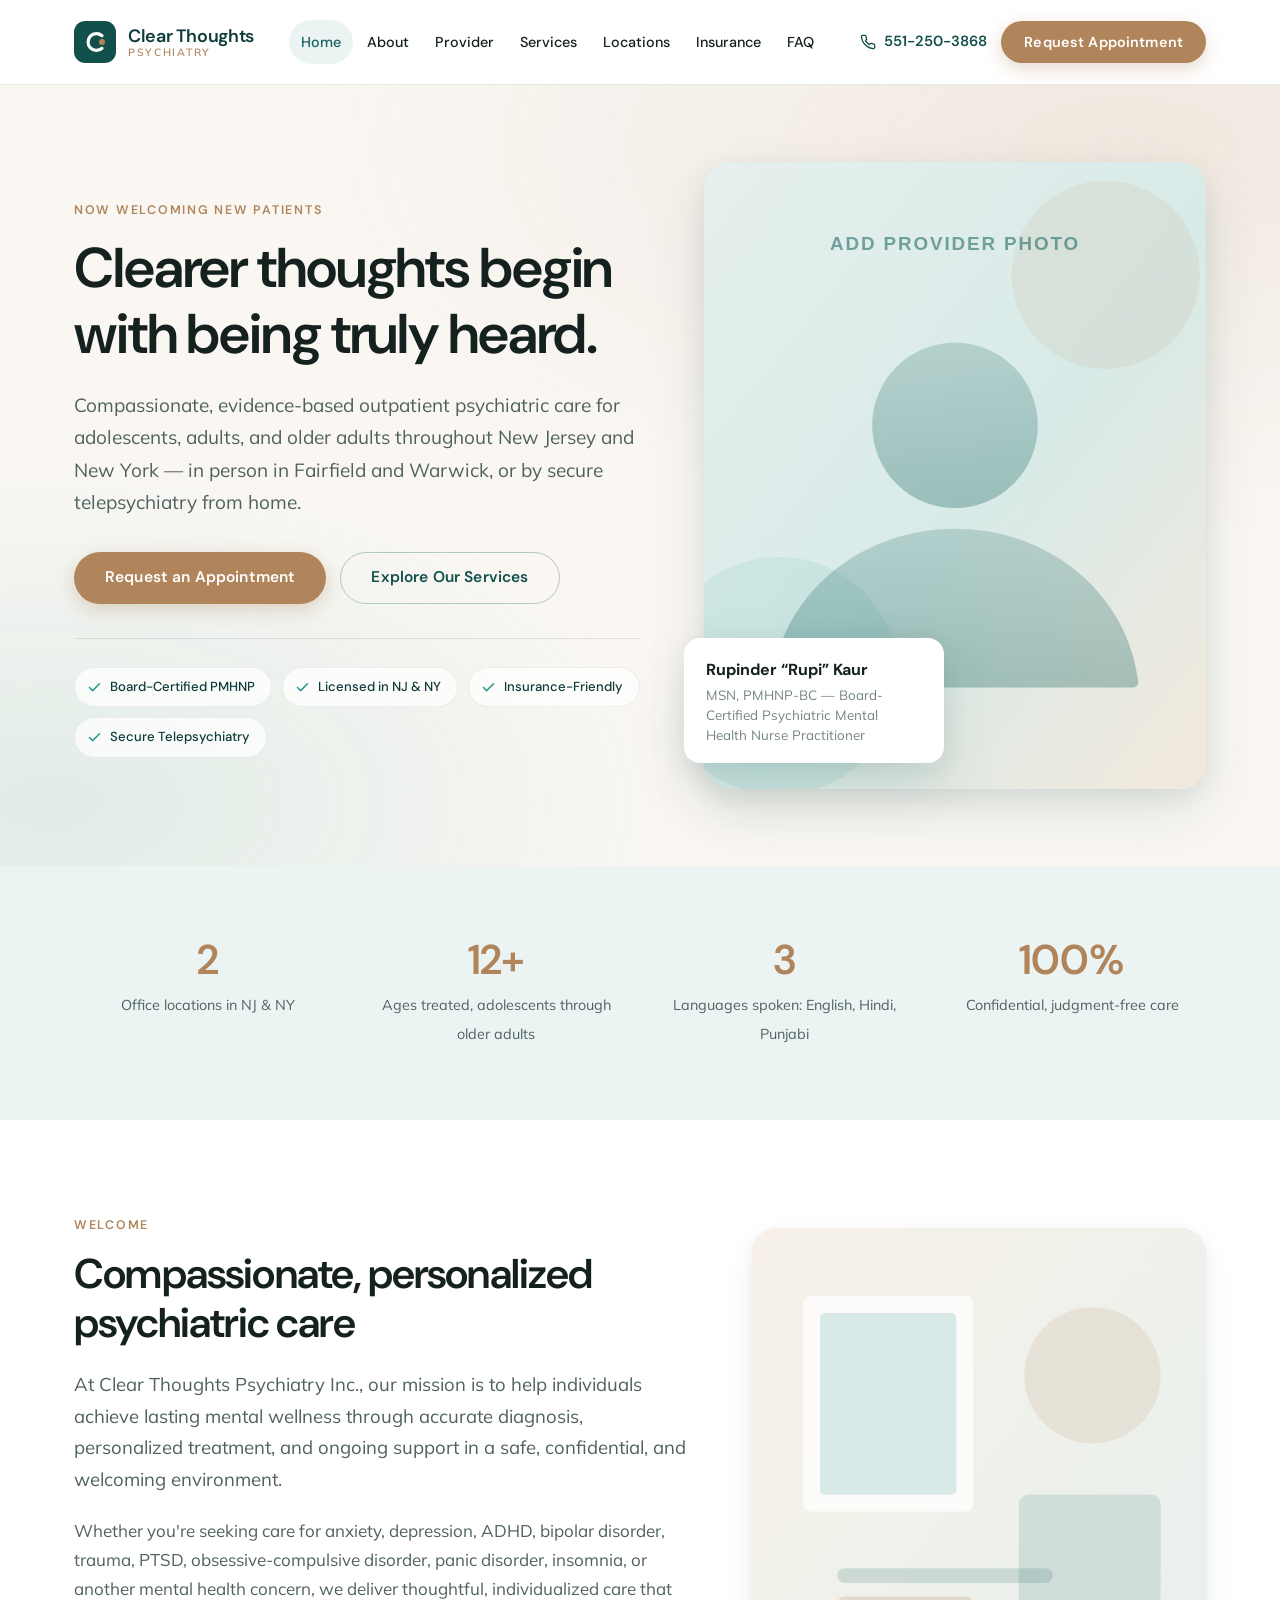
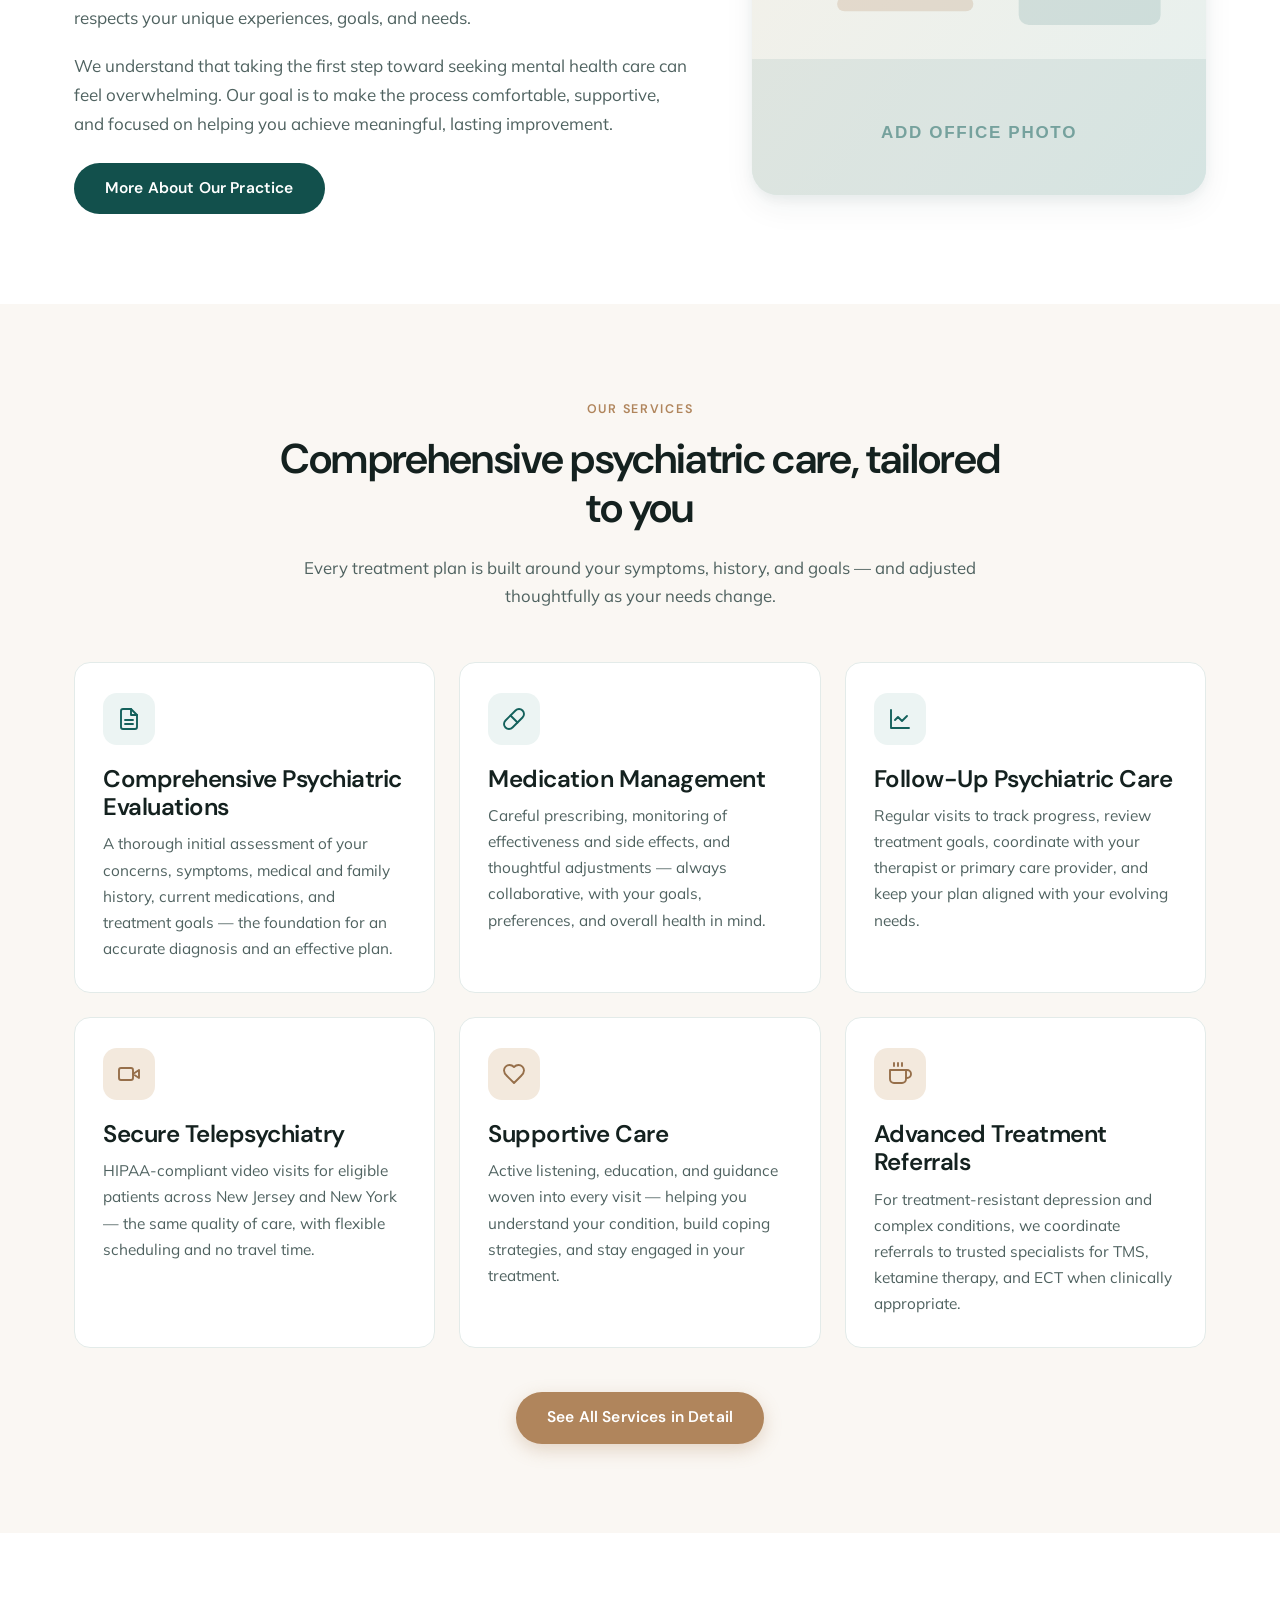
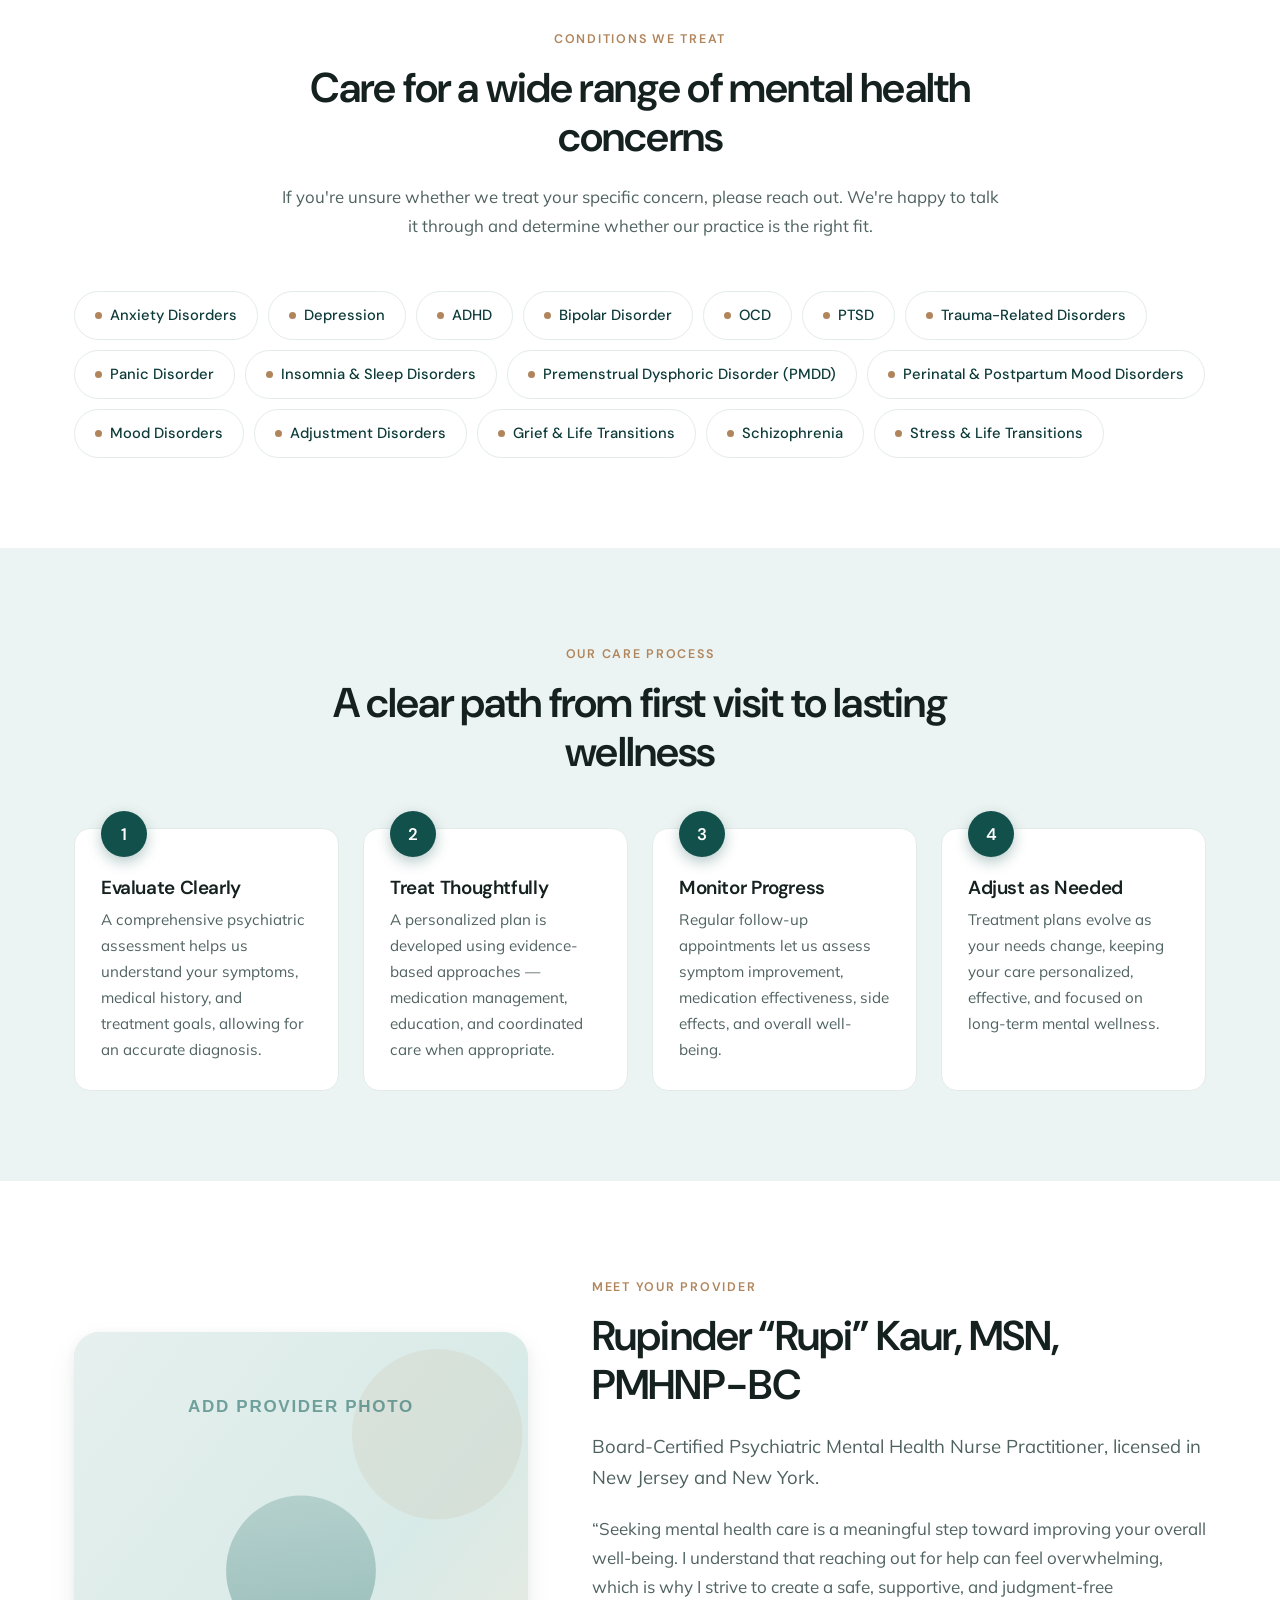
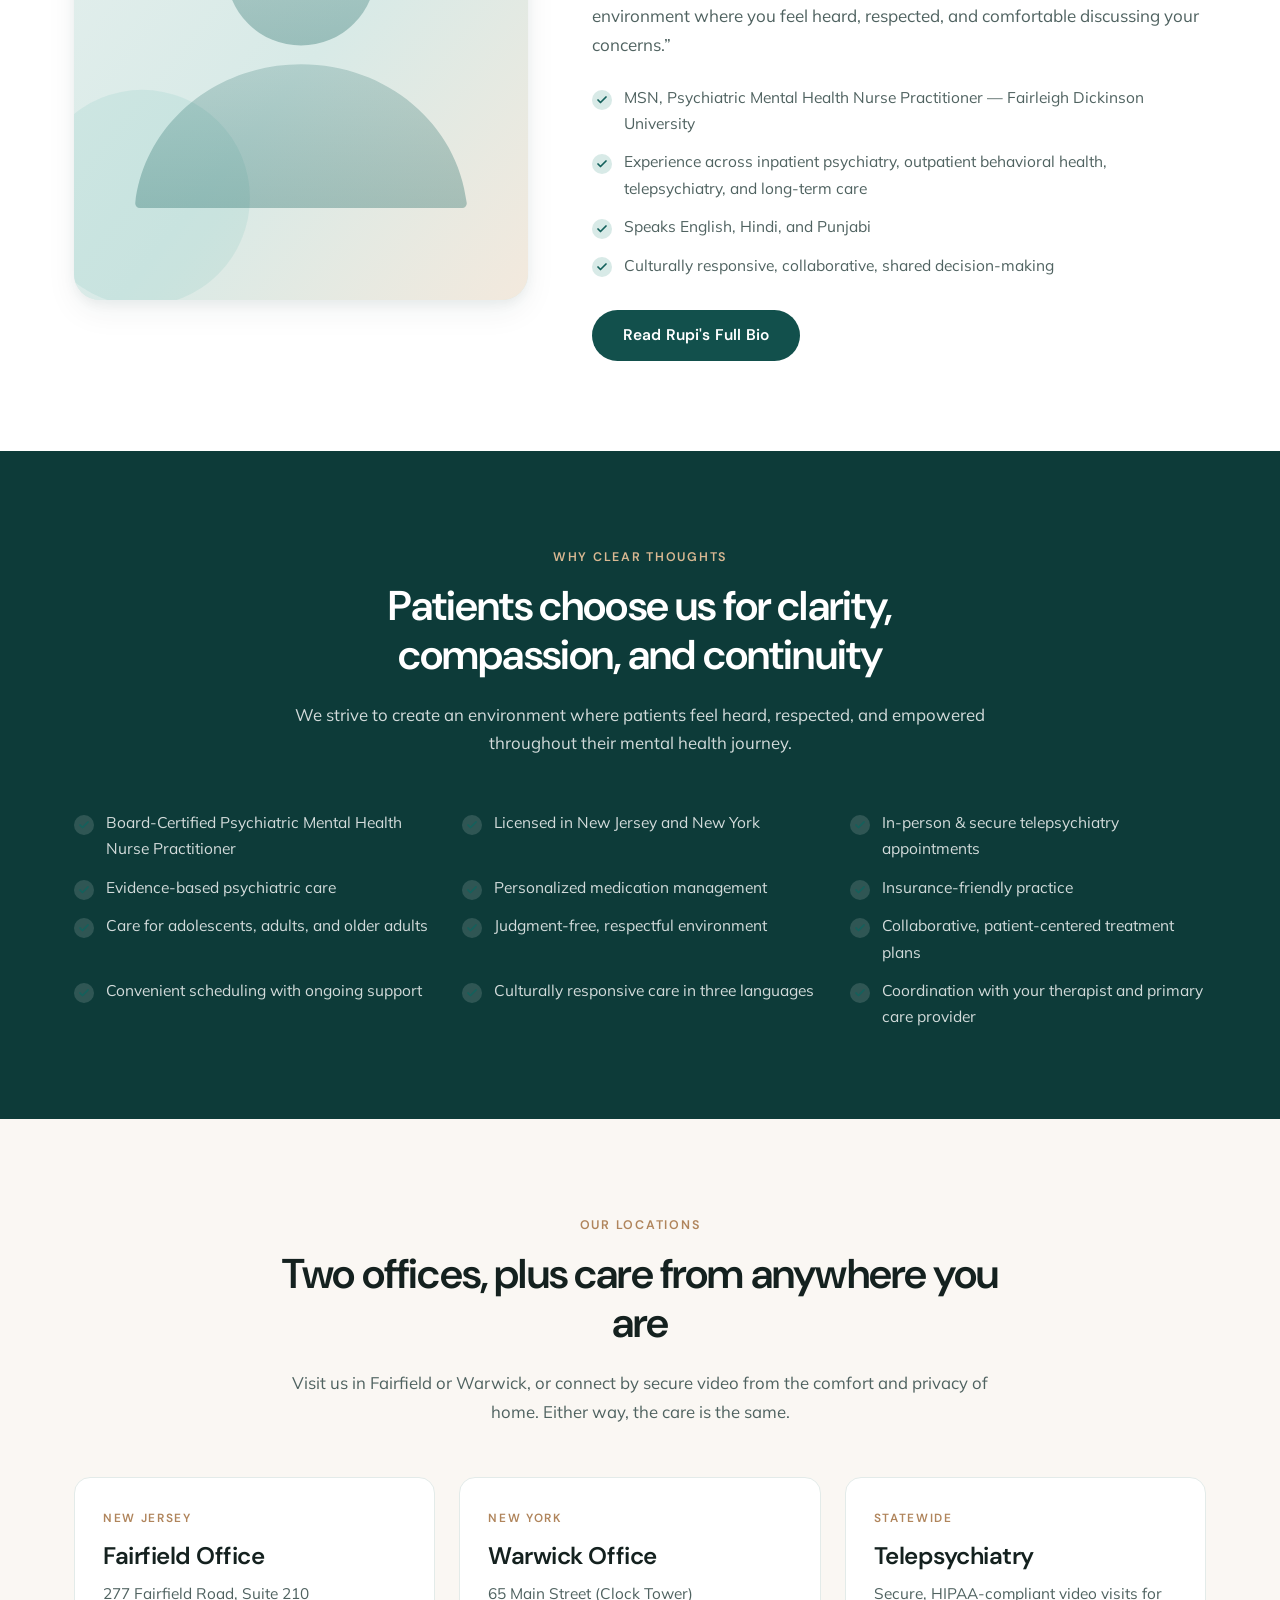
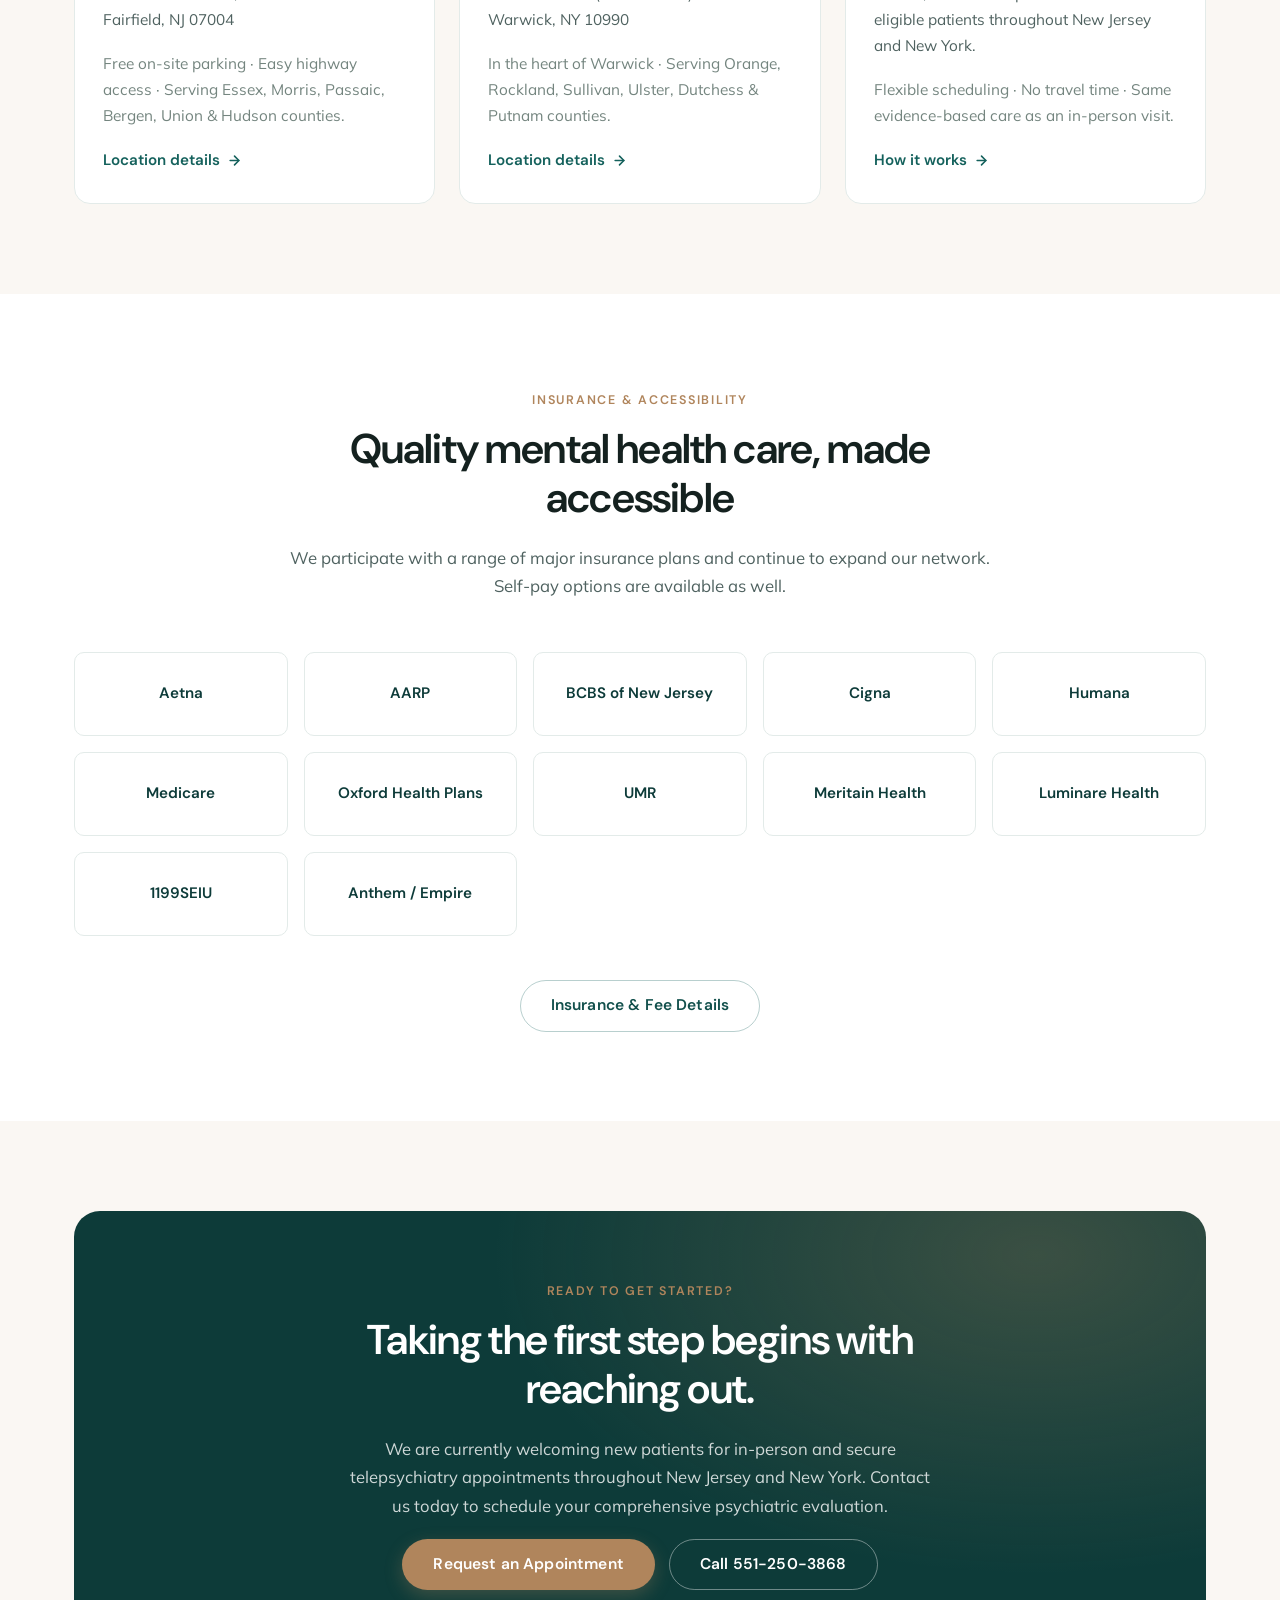
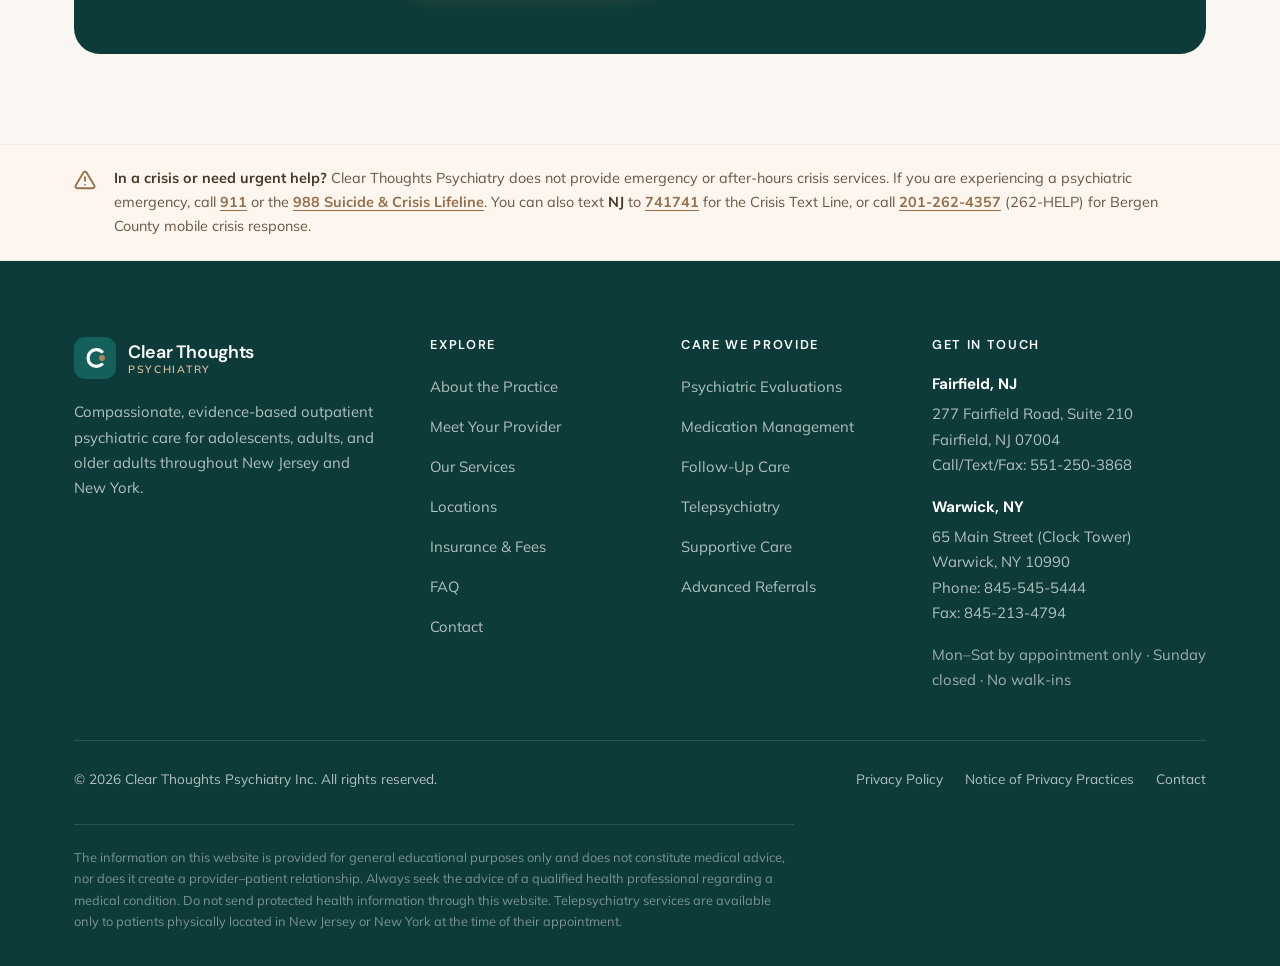
==== index.html @ 6c9cc45d "Initial commit: Clear Thoughts Psychiatry static site Static multi-page marketing site, no build ste" ====
<!DOCTYPE html>
<html lang="en">
<head>
<meta charset="utf-8">
<meta name="viewport" content="width=device-width, initial-scale=1">
<title>Clear Thoughts Psychiatry Inc. | Psychiatric Care in New Jersey &amp; New York</title>
<meta name="description" content="Compassionate, evidence-based outpatient psychiatric care for adolescents, adults, and older adults in New Jersey and New York. In-person visits in Fairfield, NJ and Warwick, NY plus secure telepsychiatry. Now accepting new patients.">
<meta name="theme-color" content="#12504c">
<link rel="canonical" href="https://www.clearthoughtspsychiatry.com/">

<meta property="og:type" content="website">
<meta property="og:site_name" content="Clear Thoughts Psychiatry Inc.">
<meta property="og:title" content="Clear Thoughts Psychiatry Inc. | Psychiatric Care in NJ &amp; NY">
<meta property="og:description" content="Compassionate, evidence-based psychiatric evaluations, medication management, and telepsychiatry across New Jersey and New York.">
<meta property="og:url" content="https://www.clearthoughtspsychiatry.com/">
<meta name="twitter:card" content="summary_large_image">

<link rel="icon" href="images/favicon.svg" type="image/svg+xml">
<link rel="preconnect" href="https://fonts.googleapis.com">
<link rel="preconnect" href="https://fonts.gstatic.com" crossorigin>
<link href="https://fonts.googleapis.com/css2?family=DM+Sans:wght@400;500;600;700&family=Mulish:wght@400;500;600;700&display=swap" rel="stylesheet">
<link rel="stylesheet" href="css/styles.css">

<script type="application/ld+json">
{
  "@context": "https://schema.org",
  "@type": "MedicalBusiness",
  "name": "Clear Thoughts Psychiatry Inc.",
  "description": "Outpatient psychiatric care for adolescents, adults, and older adults in New Jersey and New York.",
  "url": "https://www.clearthoughtspsychiatry.com/",
  "medicalSpecialty": "Psychiatric",
  "priceRange": "$$",
  "location": [
    {
      "@type": "MedicalClinic",
      "name": "Clear Thoughts Psychiatry — Fairfield, NJ",
      "address": {
        "@type": "PostalAddress",
        "streetAddress": "277 Fairfield Road, Suite 210",
        "addressLocality": "Fairfield",
        "addressRegion": "NJ",
        "postalCode": "07004",
        "addressCountry": "US"
      },
      "telephone": "+1-551-250-3868"
    },
    {
      "@type": "MedicalClinic",
      "name": "Clear Thoughts Psychiatry — Warwick, NY",
      "address": {
        "@type": "PostalAddress",
        "streetAddress": "65 Main Street (Clock Tower)",
        "addressLocality": "Warwick",
        "addressRegion": "NY",
        "postalCode": "10990",
        "addressCountry": "US"
      },
      "telephone": "+1-845-545-5444",
      "faxNumber": "+1-845-213-4794"
    }
  ],
  "employee": {
    "@type": "Person",
    "name": "Rupinder Kaur",
    "honorificSuffix": "MSN, PMHNP-BC",
    "jobTitle": "Board-Certified Psychiatric Mental Health Nurse Practitioner",
    "knowsLanguage": ["English", "Hindi", "Punjabi"]
  },
  "areaServed": [
    { "@type": "State", "name": "New Jersey" },
    { "@type": "State", "name": "New York" }
  ]
}
</script>
</head>
<body>
<a class="skip-link" href="#main">Skip to main content</a>

<!-- ================= HEADER ================= -->
<header class="site-header">
  <div class="container header-inner">
    <a class="logo" href="index.html" aria-label="Clear Thoughts Psychiatry — home">
      <svg class="logo__mark" viewBox="0 0 48 48" aria-hidden="true">
        <rect width="48" height="48" rx="13" fill="#12504c"/>
        <path d="M32 16.8a9.6 9.6 0 1 0 0 14.4" fill="none" stroke="#fff" stroke-width="3.6" stroke-linecap="round"/>
        <circle cx="32" cy="24" r="3.4" fill="#b0855c"/>
      </svg>
      <span class="logo__text">
        <span class="logo__name">Clear Thoughts</span>
        <span class="logo__tag">Psychiatry</span>
      </span>
    </a>

    <nav class="nav" id="primary-nav" aria-label="Primary">
      <a href="index.html" aria-current="page">Home</a>
      <a href="about.html">About</a>
      <a href="provider.html">Provider</a>
      <a href="services.html">Services</a>
      <a href="locations.html">Locations</a>
      <a href="insurance.html">Insurance</a>
      <a href="faq.html">FAQ</a>
      <a class="btn btn--primary btn--sm nav-mobile-cta" href="contact.html">Request Appointment</a>
    </nav>

    <div class="header-cta">
      <a class="header-phone" href="tel:+15512503868">
        <svg width="16" height="16" viewBox="0 0 24 24" fill="none" stroke="currentColor" stroke-width="2" stroke-linecap="round" stroke-linejoin="round" aria-hidden="true"><path d="M22 16.92v3a2 2 0 0 1-2.18 2 19.79 19.79 0 0 1-8.63-3.07 19.5 19.5 0 0 1-6-6 19.79 19.79 0 0 1-3.07-8.67A2 2 0 0 1 4.11 2h3a2 2 0 0 1 2 1.72c.13.96.36 1.9.7 2.81a2 2 0 0 1-.45 2.11L8.09 9.91a16 16 0 0 0 6 6l1.27-1.27a2 2 0 0 1 2.11-.45c.9.34 1.85.57 2.81.7A2 2 0 0 1 22 16.92z"/></svg>
        551-250-3868
      </a>
      <a class="btn btn--primary btn--sm" href="contact.html">Request Appointment</a>
      <button class="nav-toggle" type="button" aria-label="Open menu" aria-expanded="false" aria-controls="primary-nav">
        <span></span>
      </button>
    </div>
  </div>
</header>

<main id="main">

<!-- ================= HERO ================= -->
<section class="hero">
  <div class="container hero__grid">
    <div>
      <span class="eyebrow">Now Welcoming New Patients</span>
      <h1>Clearer thoughts begin with being truly heard.</h1>
      <p class="hero__lede">
        Compassionate, evidence-based outpatient psychiatric care for adolescents,
        adults, and older adults throughout New Jersey and New York — in person in
        Fairfield and Warwick, or by secure telepsychiatry from home.
      </p>

      <div class="btn-row">
        <a class="btn btn--primary" href="contact.html">Request an Appointment</a>
        <a class="btn btn--ghost" href="services.html">Explore Our Services</a>
      </div>

      <div class="hero__badges">
        <span class="hero__badge">
          <svg width="15" height="15" viewBox="0 0 24 24" fill="none" stroke="currentColor" stroke-width="2.5" stroke-linecap="round" stroke-linejoin="round" aria-hidden="true"><polyline points="20 6 9 17 4 12"/></svg>
          Board-Certified PMHNP
        </span>
        <span class="hero__badge">
          <svg width="15" height="15" viewBox="0 0 24 24" fill="none" stroke="currentColor" stroke-width="2.5" stroke-linecap="round" stroke-linejoin="round" aria-hidden="true"><polyline points="20 6 9 17 4 12"/></svg>
          Licensed in NJ &amp; NY
        </span>
        <span class="hero__badge">
          <svg width="15" height="15" viewBox="0 0 24 24" fill="none" stroke="currentColor" stroke-width="2.5" stroke-linecap="round" stroke-linejoin="round" aria-hidden="true"><polyline points="20 6 9 17 4 12"/></svg>
          Insurance-Friendly
        </span>
        <span class="hero__badge">
          <svg width="15" height="15" viewBox="0 0 24 24" fill="none" stroke="currentColor" stroke-width="2.5" stroke-linecap="round" stroke-linejoin="round" aria-hidden="true"><polyline points="20 6 9 17 4 12"/></svg>
          Secure Telepsychiatry
        </span>
      </div>
    </div>

    <div class="hero__media">
      <div class="hero__photo">
        <!-- Replace images/provider.svg with a professional headshot (e.g. images/provider.jpg) -->
        <img src="images/provider.svg" alt="Rupinder “Rupi” Kaur, MSN, PMHNP-BC, board-certified psychiatric mental health nurse practitioner" width="800" height="1000">
      </div>
      <div class="hero__card">
        <strong>Rupinder “Rupi” Kaur</strong>
        <span>MSN, PMHNP-BC — Board-Certified Psychiatric Mental Health Nurse Practitioner</span>
      </div>
    </div>
  </div>
</section>

<!-- ================= QUICK STATS ================= -->
<section class="section--tight section--mint">
  <div class="container">
    <div class="stats">
      <div class="stat">
        <span class="stat__num">2</span>
        <span class="stat__label">Office locations in NJ &amp; NY</span>
      </div>
      <div class="stat">
        <span class="stat__num">12+</span>
        <span class="stat__label">Ages treated, adolescents through older adults</span>
      </div>
      <div class="stat">
        <span class="stat__num">3</span>
        <span class="stat__label">Languages spoken: English, Hindi, Punjabi</span>
      </div>
      <div class="stat">
        <span class="stat__num">100%</span>
        <span class="stat__label">Confidential, judgment-free care</span>
      </div>
    </div>
  </div>
</section>

<!-- ================= INTRO ================= -->
<section class="section">
  <div class="container split split--wide-left">
    <div data-reveal>
      <span class="eyebrow">Welcome</span>
      <h2>Compassionate, personalized psychiatric care</h2>
      <p class="lede">
        At Clear Thoughts Psychiatry Inc., our mission is to help individuals achieve
        lasting mental wellness through accurate diagnosis, personalized treatment,
        and ongoing support in a safe, confidential, and welcoming environment.
      </p>
      <p>
        Whether you're seeking care for anxiety, depression, ADHD, bipolar disorder,
        trauma, PTSD, obsessive-compulsive disorder, panic disorder, insomnia, or another
        mental health concern, we deliver thoughtful, individualized care that respects
        your unique experiences, goals, and needs.
      </p>
      <p>
        We understand that taking the first step toward seeking mental health care can
        feel overwhelming. Our goal is to make the process comfortable, supportive, and
        focused on helping you achieve meaningful, lasting improvement.
      </p>
      <div class="btn-row mt-3">
        <a class="btn btn--dark" href="about.html">More About Our Practice</a>
      </div>
    </div>
    <div class="split__media" data-reveal data-reveal-delay="120">
      <div class="split__frame">
        <!-- Replace with a photo of the office waiting room or exterior -->
        <img src="images/office.svg" alt="The welcoming, private office environment at Clear Thoughts Psychiatry" width="800" height="1000">
      </div>
    </div>
  </div>
</section>

<!-- ================= SERVICES ================= -->
<section class="section section--cream">
  <div class="container">
    <div class="sec-head sec-head--center" data-reveal>
      <span class="eyebrow">Our Services</span>
      <h2>Comprehensive psychiatric care, tailored to you</h2>
      <p>
        Every treatment plan is built around your symptoms, history, and goals — and
        adjusted thoughtfully as your needs change.
      </p>
    </div>

    <div class="grid grid-3">
      <article class="card" data-reveal>
        <div class="card__icon">
          <svg width="24" height="24" viewBox="0 0 24 24" fill="none" stroke="currentColor" stroke-width="1.9" stroke-linecap="round" stroke-linejoin="round" aria-hidden="true"><path d="M14 2H6a2 2 0 0 0-2 2v16a2 2 0 0 0 2 2h12a2 2 0 0 0 2-2V8z"/><polyline points="14 2 14 8 20 8"/><line x1="16" y1="13" x2="8" y2="13"/><line x1="16" y1="17" x2="8" y2="17"/></svg>
        </div>
        <h3>Comprehensive Psychiatric Evaluations</h3>
        <p>
          A thorough initial assessment of your concerns, symptoms, medical and family
          history, current medications, and treatment goals — the foundation for an
          accurate diagnosis and an effective plan.
        </p>
      </article>

      <article class="card" data-reveal data-reveal-delay="80">
        <div class="card__icon">
          <svg width="24" height="24" viewBox="0 0 24 24" fill="none" stroke="currentColor" stroke-width="1.9" stroke-linecap="round" stroke-linejoin="round" aria-hidden="true"><path d="m10.5 20.5 10-10a4.95 4.95 0 1 0-7-7l-10 10a4.95 4.95 0 1 0 7 7Z"/><path d="m8.5 8.5 7 7"/></svg>
        </div>
        <h3>Medication Management</h3>
        <p>
          Careful prescribing, monitoring of effectiveness and side effects, and
          thoughtful adjustments — always collaborative, with your goals, preferences,
          and overall health in mind.
        </p>
      </article>

      <article class="card" data-reveal data-reveal-delay="160">
        <div class="card__icon">
          <svg width="24" height="24" viewBox="0 0 24 24" fill="none" stroke="currentColor" stroke-width="1.9" stroke-linecap="round" stroke-linejoin="round" aria-hidden="true"><path d="M3 3v18h18"/><path d="m19 9-5 5-4-4-3 3"/></svg>
        </div>
        <h3>Follow-Up Psychiatric Care</h3>
        <p>
          Regular visits to track progress, review treatment goals, coordinate with your
          therapist or primary care provider, and keep your plan aligned with your
          evolving needs.
        </p>
      </article>

      <article class="card" data-reveal>
        <div class="card__icon card__icon--bronze">
          <svg width="24" height="24" viewBox="0 0 24 24" fill="none" stroke="currentColor" stroke-width="1.9" stroke-linecap="round" stroke-linejoin="round" aria-hidden="true"><path d="m22 8-6 4 6 4V8Z"/><rect width="14" height="12" x="2" y="6" rx="2"/></svg>
        </div>
        <h3>Secure Telepsychiatry</h3>
        <p>
          HIPAA-compliant video visits for eligible patients across New Jersey and New
          York — the same quality of care, with flexible scheduling and no travel time.
        </p>
      </article>

      <article class="card" data-reveal data-reveal-delay="80">
        <div class="card__icon card__icon--bronze">
          <svg width="24" height="24" viewBox="0 0 24 24" fill="none" stroke="currentColor" stroke-width="1.9" stroke-linecap="round" stroke-linejoin="round" aria-hidden="true"><path d="M19 14c1.49-1.46 3-3.21 3-5.5A5.5 5.5 0 0 0 16.5 3c-1.76 0-3 .5-4.5 2-1.5-1.5-2.74-2-4.5-2A5.5 5.5 0 0 0 2 8.5c0 2.3 1.5 4.05 3 5.5l7 7Z"/></svg>
        </div>
        <h3>Supportive Care</h3>
        <p>
          Active listening, education, and guidance woven into every visit — helping you
          understand your condition, build coping strategies, and stay engaged in your
          treatment.
        </p>
      </article>

      <article class="card" data-reveal data-reveal-delay="160">
        <div class="card__icon card__icon--bronze">
          <svg width="24" height="24" viewBox="0 0 24 24" fill="none" stroke="currentColor" stroke-width="1.9" stroke-linecap="round" stroke-linejoin="round" aria-hidden="true"><path d="M18 8h1a4 4 0 0 1 0 8h-1"/><path d="M2 8h16v9a4 4 0 0 1-4 4H6a4 4 0 0 1-4-4Z"/><line x1="6" y1="1" x2="6" y2="4"/><line x1="10" y1="1" x2="10" y2="4"/><line x1="14" y1="1" x2="14" y2="4"/></svg>
        </div>
        <h3>Advanced Treatment Referrals</h3>
        <p>
          For treatment-resistant depression and complex conditions, we coordinate
          referrals to trusted specialists for TMS, ketamine therapy, and ECT when
          clinically appropriate.
        </p>
      </article>
    </div>

    <div class="btn-row btn-row--center mt-5" data-reveal>
      <a class="btn btn--primary" href="services.html">See All Services in Detail</a>
    </div>
  </div>
</section>

<!-- ================= CONDITIONS ================= -->
<section class="section">
  <div class="container">
    <div class="sec-head sec-head--center" data-reveal>
      <span class="eyebrow">Conditions We Treat</span>
      <h2>Care for a wide range of mental health concerns</h2>
      <p>
        If you're unsure whether we treat your specific concern, please reach out.
        We're happy to talk it through and determine whether our practice is the right fit.
      </p>
    </div>

    <div class="pill-grid" data-reveal>
      <span class="pill">Anxiety Disorders</span>
      <span class="pill">Depression</span>
      <span class="pill">ADHD</span>
      <span class="pill">Bipolar Disorder</span>
      <span class="pill">OCD</span>
      <span class="pill">PTSD</span>
      <span class="pill">Trauma-Related Disorders</span>
      <span class="pill">Panic Disorder</span>
      <span class="pill">Insomnia &amp; Sleep Disorders</span>
      <span class="pill">Premenstrual Dysphoric Disorder (PMDD)</span>
      <span class="pill">Perinatal &amp; Postpartum Mood Disorders</span>
      <span class="pill">Mood Disorders</span>
      <span class="pill">Adjustment Disorders</span>
      <span class="pill">Grief &amp; Life Transitions</span>
      <span class="pill">Schizophrenia</span>
      <span class="pill">Stress &amp; Life Transitions</span>
    </div>
  </div>
</section>

<!-- ================= CARE PROCESS ================= -->
<section class="section section--mint">
  <div class="container">
    <div class="sec-head sec-head--center" data-reveal>
      <span class="eyebrow">Our Care Process</span>
      <h2>A clear path from first visit to lasting wellness</h2>
    </div>

    <div class="grid grid-4 steps-grid">
      <div class="step" data-reveal>
        <span class="step__num">1</span>
        <h3>Evaluate Clearly</h3>
        <p>
          A comprehensive psychiatric assessment helps us understand your symptoms,
          medical history, and treatment goals, allowing for an accurate diagnosis.
        </p>
      </div>
      <div class="step" data-reveal data-reveal-delay="80">
        <span class="step__num">2</span>
        <h3>Treat Thoughtfully</h3>
        <p>
          A personalized plan is developed using evidence-based approaches — medication
          management, education, and coordinated care when appropriate.
        </p>
      </div>
      <div class="step" data-reveal data-reveal-delay="160">
        <span class="step__num">3</span>
        <h3>Monitor Progress</h3>
        <p>
          Regular follow-up appointments let us assess symptom improvement, medication
          effectiveness, side effects, and overall well-being.
        </p>
      </div>
      <div class="step" data-reveal data-reveal-delay="240">
        <span class="step__num">4</span>
        <h3>Adjust as Needed</h3>
        <p>
          Treatment plans evolve as your needs change, keeping your care personalized,
          effective, and focused on long-term mental wellness.
        </p>
      </div>
    </div>
  </div>
</section>

<!-- ================= PROVIDER ================= -->
<section class="section">
  <div class="container split split--wide-right">
    <div class="split__media" data-reveal>
      <div class="split__frame">
        <img src="images/provider.svg" alt="Rupinder “Rupi” Kaur, MSN, PMHNP-BC" width="800" height="1000">
      </div>
    </div>
    <div data-reveal data-reveal-delay="120">
      <span class="eyebrow">Meet Your Provider</span>
      <h2>Rupinder “Rupi” Kaur, MSN, PMHNP-BC</h2>
      <p class="lede">
        Board-Certified Psychiatric Mental Health Nurse Practitioner, licensed in
        New Jersey and New York.
      </p>
      <p>
        “Seeking mental health care is a meaningful step toward improving your overall
        well-being. I understand that reaching out for help can feel overwhelming, which
        is why I strive to create a safe, supportive, and judgment-free environment where
        you feel heard, respected, and comfortable discussing your concerns.”
      </p>
      <ul class="check-list mt-3">
        <li>MSN, Psychiatric Mental Health Nurse Practitioner — Fairleigh Dickinson University</li>
        <li>Experience across inpatient psychiatry, outpatient behavioral health, telepsychiatry, and long-term care</li>
        <li>Speaks English, Hindi, and Punjabi</li>
        <li>Culturally responsive, collaborative, shared decision-making</li>
      </ul>
      <div class="btn-row mt-4">
        <a class="btn btn--dark" href="provider.html">Read Rupi's Full Bio</a>
      </div>
    </div>
  </div>
</section>

<!-- ================= WHY CHOOSE ================= -->
<section class="section section--ink">
  <div class="container">
    <div class="sec-head sec-head--center" data-reveal>
      <span class="eyebrow">Why Clear Thoughts</span>
      <h2>Patients choose us for clarity, compassion, and continuity</h2>
      <p>
        We strive to create an environment where patients feel heard, respected, and
        empowered throughout their mental health journey.
      </p>
    </div>

    <ul class="check-list check-list--3" data-reveal>
      <li>Board-Certified Psychiatric Mental Health Nurse Practitioner</li>
      <li>Licensed in New Jersey and New York</li>
      <li>In-person &amp; secure telepsychiatry appointments</li>
      <li>Evidence-based psychiatric care</li>
      <li>Personalized medication management</li>
      <li>Insurance-friendly practice</li>
      <li>Care for adolescents, adults, and older adults</li>
      <li>Judgment-free, respectful environment</li>
      <li>Collaborative, patient-centered treatment plans</li>
      <li>Convenient scheduling with ongoing support</li>
      <li>Culturally responsive care in three languages</li>
      <li>Coordination with your therapist and primary care provider</li>
    </ul>
  </div>
</section>

<!-- ================= LOCATIONS ================= -->
<section class="section section--cream">
  <div class="container">
    <div class="sec-head sec-head--center" data-reveal>
      <span class="eyebrow">Our Locations</span>
      <h2>Two offices, plus care from anywhere you are</h2>
      <p>
        Visit us in Fairfield or Warwick, or connect by secure video from the comfort
        and privacy of home. Either way, the care is the same.
      </p>
    </div>

    <div class="grid grid-3">
      <article class="card" data-reveal>
        <span class="loc-card__state">New Jersey</span>
        <h3>Fairfield Office</h3>
        <p>
          277 Fairfield Road, Suite 210<br>
          Fairfield, NJ 07004
        </p>
        <p class="small">
          Free on-site parking · Easy highway access · Serving Essex, Morris, Passaic,
          Bergen, Union &amp; Hudson counties.
        </p>
        <p class="mt-2">
          <a class="link-arrow" href="locations.html#fairfield">
            Location details
            <svg width="15" height="15" viewBox="0 0 24 24" fill="none" stroke="currentColor" stroke-width="2.5" stroke-linecap="round" stroke-linejoin="round" aria-hidden="true"><line x1="5" y1="12" x2="19" y2="12"/><polyline points="12 5 19 12 12 19"/></svg>
          </a>
        </p>
      </article>

      <article class="card" data-reveal data-reveal-delay="80">
        <span class="loc-card__state">New York</span>
        <h3>Warwick Office</h3>
        <p>
          65 Main Street (Clock Tower)<br>
          Warwick, NY 10990
        </p>
        <p class="small">
          In the heart of Warwick · Serving Orange, Rockland, Sullivan, Ulster, Dutchess
          &amp; Putnam counties.
        </p>
        <p class="mt-2">
          <a class="link-arrow" href="locations.html#warwick">
            Location details
            <svg width="15" height="15" viewBox="0 0 24 24" fill="none" stroke="currentColor" stroke-width="2.5" stroke-linecap="round" stroke-linejoin="round" aria-hidden="true"><line x1="5" y1="12" x2="19" y2="12"/><polyline points="12 5 19 12 12 19"/></svg>
          </a>
        </p>
      </article>

      <article class="card" data-reveal data-reveal-delay="160">
        <span class="loc-card__state">Statewide</span>
        <h3>Telepsychiatry</h3>
        <p>
          Secure, HIPAA-compliant video visits for eligible patients throughout New
          Jersey and New York.
        </p>
        <p class="small">
          Flexible scheduling · No travel time · Same evidence-based care as an
          in-person visit.
        </p>
        <p class="mt-2">
          <a class="link-arrow" href="locations.html#telepsychiatry">
            How it works
            <svg width="15" height="15" viewBox="0 0 24 24" fill="none" stroke="currentColor" stroke-width="2.5" stroke-linecap="round" stroke-linejoin="round" aria-hidden="true"><line x1="5" y1="12" x2="19" y2="12"/><polyline points="12 5 19 12 12 19"/></svg>
          </a>
        </p>
      </article>
    </div>
  </div>
</section>

<!-- ================= INSURANCE ================= -->
<section class="section">
  <div class="container">
    <div class="sec-head sec-head--center" data-reveal>
      <span class="eyebrow">Insurance &amp; Accessibility</span>
      <h2>Quality mental health care, made accessible</h2>
      <p>
        We participate with a range of major insurance plans and continue to expand our
        network. Self-pay options are available as well.
      </p>
    </div>

    <div class="plan-grid" data-reveal>
      <span class="plan">Aetna</span>
      <span class="plan">AARP</span>
      <span class="plan">BCBS of New Jersey</span>
      <span class="plan">Cigna</span>
      <span class="plan">Humana</span>
      <span class="plan">Medicare</span>
      <span class="plan">Oxford Health Plans</span>
      <span class="plan">UMR</span>
      <span class="plan">Meritain Health</span>
      <span class="plan">Luminare Health</span>
      <span class="plan">1199SEIU</span>
      <span class="plan">Anthem / Empire</span>
    </div>

    <div class="btn-row btn-row--center mt-5" data-reveal>
      <a class="btn btn--ghost" href="insurance.html">Insurance &amp; Fee Details</a>
    </div>
  </div>
</section>

<!-- ================= CTA ================= -->
<section class="section section--cream">
  <div class="container">
    <div class="cta-band" data-reveal>
      <span class="eyebrow">Ready to Get Started?</span>
      <h2>Taking the first step begins with reaching out.</h2>
      <p>
        We are currently welcoming new patients for in-person and secure telepsychiatry
        appointments throughout New Jersey and New York. Contact us today to schedule
        your comprehensive psychiatric evaluation.
      </p>
      <div class="btn-row btn-row--center">
        <a class="btn btn--primary" href="contact.html">Request an Appointment</a>
        <a class="btn btn--outline-light" href="tel:+15512503868">Call 551-250-3868</a>
      </div>
    </div>
  </div>
</section>

</main>

<!-- ================= CRISIS ================= -->
<section class="crisis">
  <div class="container crisis__inner">
    <svg width="22" height="22" viewBox="0 0 24 24" fill="none" stroke="currentColor" stroke-width="2" stroke-linecap="round" stroke-linejoin="round" aria-hidden="true"><path d="M10.29 3.86 1.82 18a2 2 0 0 0 1.71 3h16.94a2 2 0 0 0 1.71-3L13.71 3.86a2 2 0 0 0-3.42 0z"/><line x1="12" y1="9" x2="12" y2="13"/><line x1="12" y1="17" x2="12.01" y2="17"/></svg>
    <p>
      <strong>In a crisis or need urgent help?</strong>
      Clear Thoughts Psychiatry does not provide emergency or after-hours crisis services.
      If you are experiencing a psychiatric emergency, call <a href="tel:911">911</a> or the
      <a href="tel:988">988 Suicide &amp; Crisis Lifeline</a>. You can also text
      <strong>NJ</strong> to <a href="sms:741741">741741</a> for the Crisis Text Line, or call
      <a href="tel:+12012624357">201-262-4357</a> (262-HELP) for Bergen County mobile crisis response.
    </p>
  </div>
</section>

<!-- ================= FOOTER ================= -->
<footer class="site-footer">
  <div class="container">
    <div class="footer-grid">
      <div>
        <a class="logo" href="index.html" aria-label="Clear Thoughts Psychiatry — home">
          <svg class="logo__mark" viewBox="0 0 48 48" aria-hidden="true">
            <rect width="48" height="48" rx="13" fill="#14615c"/>
            <path d="M32 16.8a9.6 9.6 0 1 0 0 14.4" fill="none" stroke="#fff" stroke-width="3.6" stroke-linecap="round"/>
            <circle cx="32" cy="24" r="3.4" fill="#b0855c"/>
          </svg>
          <span class="logo__text">
            <span class="logo__name">Clear Thoughts</span>
            <span class="logo__tag">Psychiatry</span>
          </span>
        </a>
        <p class="footer-about">
          Compassionate, evidence-based outpatient psychiatric care for adolescents,
          adults, and older adults throughout New Jersey and New York.
        </p>
      </div>

      <div class="footer-col">
        <h4>Explore</h4>
        <ul>
          <li><a href="about.html">About the Practice</a></li>
          <li><a href="provider.html">Meet Your Provider</a></li>
          <li><a href="services.html">Our Services</a></li>
          <li><a href="locations.html">Locations</a></li>
          <li><a href="insurance.html">Insurance &amp; Fees</a></li>
          <li><a href="faq.html">FAQ</a></li>
          <li><a href="contact.html">Contact</a></li>
        </ul>
      </div>

      <div class="footer-col">
        <h4>Care We Provide</h4>
        <ul>
          <li><a href="services.html#evaluations">Psychiatric Evaluations</a></li>
          <li><a href="services.html#medication">Medication Management</a></li>
          <li><a href="services.html#follow-up">Follow-Up Care</a></li>
          <li><a href="services.html#telepsychiatry">Telepsychiatry</a></li>
          <li><a href="services.html#supportive">Supportive Care</a></li>
          <li><a href="services.html#referrals">Advanced Referrals</a></li>
        </ul>
      </div>

      <div class="footer-col">
        <h4>Get in Touch</h4>
        <address class="footer-addr">
          <strong>Fairfield, NJ</strong>
          277 Fairfield Road, Suite 210<br>
          Fairfield, NJ 07004<br>
          Call/Text/Fax: <a href="tel:+15512503868">551-250-3868</a>
        </address>
        <address class="footer-addr">
          <strong>Warwick, NY</strong>
          65 Main Street (Clock Tower)<br>
          Warwick, NY 10990<br>
          Phone: <a href="tel:+18455455444">845-545-5444</a><br>
          Fax: 845-213-4794
        </address>
        <p class="small" style="color:rgba(255,255,255,.6)">
          Mon–Sat by appointment only · Sunday closed · No walk-ins
        </p>
      </div>
    </div>

    <div class="footer-bottom">
      <span>&copy; <span data-year>2026</span> Clear Thoughts Psychiatry Inc. All rights reserved.</span>
      <span class="footer-legal">
        <a href="privacy.html">Privacy Policy</a>
        <a href="privacy.html#hipaa">Notice of Privacy Practices</a>
        <a href="contact.html">Contact</a>
      </span>
    </div>

    <p class="footer-disclaimer">
      The information on this website is provided for general educational purposes only and
      does not constitute medical advice, nor does it create a provider–patient relationship.
      Always seek the advice of a qualified health professional regarding a medical condition.
      Do not send protected health information through this website. Telepsychiatry services
      are available only to patients physically located in New Jersey or New York at the time
      of their appointment.
    </p>
  </div>
</footer>

<script src="js/main.js" defer></script>
</body>
</html>
---- css/styles.css ----
/* ==========================================================================
   Clear Thoughts Psychiatry Inc. — Design System
   ========================================================================== */

/* --------------------------------------------------------------------------
   1. Tokens
   -------------------------------------------------------------------------- */
:root {
  /* Brand */
  --teal-900: #0d3b39;
  --teal-800: #12504c;
  --teal-700: #14615c;
  --teal-500: #2a9d8f;
  --teal-100: #d8eae7;
  --mint:     #ecf4f3;

  --bronze:      #b0855c;
  --bronze-dark: #966f4a;
  --bronze-100:  #f3e9dd;

  /* Neutrals */
  --ink:    #14211f;
  --body:   #4f6260;
  --muted:  #74857f;
  --line:   #e3ebe9;
  --cream:  #faf7f3;
  --paper:  #ffffff;

  /* Semantic */
  --accent:      var(--bronze);
  --accent-dark: var(--bronze-dark);
  --primary:     var(--teal-800);

  /* Type */
  --font-head: 'DM Sans', -apple-system, BlinkMacSystemFont, 'Segoe UI', sans-serif;
  --font-body: 'Mulish', -apple-system, BlinkMacSystemFont, 'Segoe UI', sans-serif;

  /* Radii */
  --r-sm:   10px;
  --r:      16px;
  --r-lg:   26px;
  --r-pill: 999px;

  /* Shadow */
  --sh-sm: 0 1px 2px rgba(13, 59, 57, .05), 0 2px 8px rgba(13, 59, 57, .04);
  --sh:    0 4px 12px rgba(13, 59, 57, .06), 0 12px 32px rgba(13, 59, 57, .06);
  --sh-lg: 0 8px 24px rgba(13, 59, 57, .08), 0 24px 60px rgba(13, 59, 57, .10);

  /* Layout */
  --container: 1180px;
  --gutter: 24px;
  --header-h: 84px;
}

/* --------------------------------------------------------------------------
   2. Reset & base
   -------------------------------------------------------------------------- */
*, *::before, *::after { box-sizing: border-box; }

html {
  -webkit-text-size-adjust: 100%;
  scroll-behavior: smooth;
  scroll-padding-top: calc(var(--header-h) + 16px);
}

@media (prefers-reduced-motion: reduce) {
  html { scroll-behavior: auto; }
  *, *::before, *::after {
    animation-duration: .01ms !important;
    animation-iteration-count: 1 !important;
    transition-duration: .01ms !important;
  }
}

body {
  margin: 0;
  font-family: var(--font-body);
  font-size: 17px;
  line-height: 1.7;
  color: var(--body);
  background: var(--paper);
  -webkit-font-smoothing: antialiased;
  -moz-osx-font-smoothing: grayscale;
}

img, svg, video { max-width: 100%; height: auto; display: block; }

h1, h2, h3, h4, h5 {
  font-family: var(--font-head);
  color: var(--ink);
  line-height: 1.18;
  letter-spacing: -0.02em;
  margin: 0 0 .5em;
  font-weight: 600;
}

h1 { font-size: clamp(2.15rem, 1.4rem + 3.1vw, 3.5rem); }
h2 { font-size: clamp(1.75rem, 1.25rem + 2vw, 2.6rem); }
h3 { font-size: clamp(1.2rem, 1.05rem + .6vw, 1.5rem); }
h4 { font-size: 1.1rem; }

p { margin: 0 0 1.15em; }
p:last-child { margin-bottom: 0; }

a { color: var(--teal-700); text-decoration-thickness: 1px; text-underline-offset: 3px; }
a:hover { color: var(--accent-dark); }

ul, ol { margin: 0 0 1.15em; padding-left: 1.25em; }
li { margin-bottom: .45em; }

strong { color: var(--ink); font-weight: 700; }

hr { border: 0; border-top: 1px solid var(--line); margin: 40px 0; }

:focus-visible {
  outline: 3px solid var(--teal-500);
  outline-offset: 3px;
  border-radius: 4px;
}

::selection { background: var(--bronze-100); color: var(--ink); }

/* --------------------------------------------------------------------------
   3. Layout primitives
   -------------------------------------------------------------------------- */
.container {
  width: 100%;
  max-width: var(--container);
  margin-inline: auto;
  padding-inline: var(--gutter);
}
.container--narrow { max-width: 820px; }

.section { padding: clamp(56px, 7vw, 104px) 0; }
.section--tight { padding: clamp(40px, 5vw, 68px) 0; }
.section--cream { background: var(--cream); }
.section--mint  { background: var(--mint); }
.section--ink   { background: var(--teal-900); }
.section--ink, .section--ink p, .section--ink li { color: rgba(255,255,255,.82); }
.section--ink h1, .section--ink h2, .section--ink h3 { color: #fff; }

.skip-link {
  position: absolute; left: -9999px; top: 0; z-index: 999;
  background: var(--teal-900); color: #fff;
  padding: 12px 20px; border-radius: 0 0 var(--r-sm) 0;
  font-family: var(--font-head); font-weight: 600;
}
.skip-link:focus { left: 0; color: #fff; }

/* Section heading block */
.sec-head { max-width: 720px; margin-bottom: clamp(32px, 4vw, 52px); }
.sec-head--center { margin-inline: auto; text-align: center; }
.sec-head p { font-size: 1.05rem; }

.eyebrow {
  display: inline-block;
  font-family: var(--font-head);
  font-size: .78rem;
  font-weight: 600;
  letter-spacing: .14em;
  text-transform: uppercase;
  color: var(--accent);
  margin-bottom: 14px;
}
.section--ink .eyebrow { color: #d9b892; }

/* Generic grids */
.grid { display: grid; gap: 24px; }
.grid-2 { grid-template-columns: repeat(2, 1fr); }
.grid-3 { grid-template-columns: repeat(3, 1fr); }
.grid-4 { grid-template-columns: repeat(4, 1fr); }

@media (max-width: 960px) {
  .grid-3, .grid-4 { grid-template-columns: repeat(2, 1fr); }
}
@media (max-width: 620px) {
  .grid-2, .grid-3, .grid-4 { grid-template-columns: 1fr; }
}

/* --------------------------------------------------------------------------
   4. Buttons
   -------------------------------------------------------------------------- */
.btn {
  display: inline-flex;
  align-items: center;
  justify-content: center;
  gap: 10px;
  font-family: var(--font-head);
  font-size: .97rem;
  font-weight: 600;
  letter-spacing: .01em;
  line-height: 1;
  padding: 17px 30px;
  border-radius: var(--r-pill);
  border: 1.5px solid transparent;
  cursor: pointer;
  text-decoration: none;
  transition: background-color .2s ease, color .2s ease, border-color .2s ease,
              transform .2s ease, box-shadow .2s ease;
  white-space: nowrap;
}
.btn:hover { transform: translateY(-2px); }
.btn:active { transform: translateY(0); }

.btn--primary {
  background: var(--accent);
  color: #fff;
  box-shadow: 0 6px 18px rgba(176, 133, 92, .3);
}
.btn--primary:hover { background: var(--accent-dark); color: #fff; box-shadow: 0 10px 26px rgba(176, 133, 92, .36); }

.btn--dark { background: var(--teal-800); color: #fff; }
.btn--dark:hover { background: var(--teal-900); color: #fff; }

.btn--ghost {
  background: transparent;
  color: var(--teal-800);
  border-color: rgba(20, 97, 92, .3);
}
.btn--ghost:hover { background: var(--teal-800); border-color: var(--teal-800); color: #fff; }

.btn--light { background: #fff; color: var(--teal-900); }
.btn--light:hover { background: var(--bronze-100); color: var(--teal-900); }

.btn--outline-light {
  background: transparent; color: #fff; border-color: rgba(255,255,255,.4);
}
.btn--outline-light:hover { background: rgba(255,255,255,.12); color: #fff; border-color: rgba(255,255,255,.7); }

.btn--sm { padding: 13px 22px; font-size: .9rem; }
.btn--block { width: 100%; }

.btn-row {
  display: flex; flex-wrap: wrap; gap: 14px; align-items: center;
}
.btn-row--center { justify-content: center; }

/* Text link with arrow */
.link-arrow {
  display: inline-flex; align-items: center; gap: 7px;
  font-family: var(--font-head); font-weight: 600; font-size: .95rem;
  color: var(--teal-700); text-decoration: none;
}
.link-arrow svg { transition: transform .2s ease; }
.link-arrow:hover svg { transform: translateX(4px); }

/* --------------------------------------------------------------------------
   5. Header / navigation
   -------------------------------------------------------------------------- */
.site-header {
  position: sticky; top: 0; z-index: 100;
  background: rgba(255,255,255,.92);
  backdrop-filter: saturate(1.6) blur(12px);
  -webkit-backdrop-filter: saturate(1.6) blur(12px);
  border-bottom: 1px solid var(--line);
  transition: box-shadow .25s ease;
}
.site-header.is-stuck { box-shadow: var(--sh-sm); }

.header-inner {
  height: var(--header-h);
  display: flex; align-items: center; justify-content: space-between; gap: 24px;
}

/* Logo */
.logo { display: flex; align-items: center; gap: 12px; text-decoration: none; flex-shrink: 0; }
.logo__mark { width: 42px; height: 42px; flex-shrink: 0; }
.logo__text { display: flex; flex-direction: column; line-height: 1.15; }
.logo__name {
  font-family: var(--font-head); font-weight: 600; font-size: 1.12rem;
  color: var(--teal-900); letter-spacing: -.02em;
}
.logo__tag {
  font-size: .66rem; font-weight: 600; letter-spacing: .16em;
  text-transform: uppercase; color: var(--accent);
}

/* Desktop nav */
.nav { display: flex; align-items: center; gap: 2px; }
.nav a {
  font-family: var(--font-head); font-size: .9rem; font-weight: 500;
  color: var(--ink); text-decoration: none;
  padding: 10px 12px; border-radius: var(--r-pill);
  white-space: nowrap;
  transition: background-color .18s ease, color .18s ease;
}
.nav a:hover { background: var(--mint); color: var(--teal-800); }
.nav a[aria-current="page"] { color: var(--teal-700); background: var(--mint); }

.header-cta { display: flex; align-items: center; gap: 14px; flex-shrink: 0; }
.header-phone {
  display: inline-flex; align-items: center; gap: 8px;
  font-family: var(--font-head); font-weight: 600; font-size: .92rem;
  color: var(--teal-800); text-decoration: none; white-space: nowrap;
}
.header-phone:hover { color: var(--accent-dark); }

/* Hamburger */
.nav-toggle {
  display: none;
  width: 46px; height: 46px;
  align-items: center; justify-content: center;
  background: var(--mint); border: 0; border-radius: 12px; cursor: pointer;
  color: var(--teal-900);
}
.nav-toggle span {
  display: block; width: 20px; height: 2px; background: currentColor;
  border-radius: 2px; position: relative;
  transition: transform .25s ease, background-color .2s ease;
}
.nav-toggle span::before, .nav-toggle span::after {
  content: ""; position: absolute; left: 0; width: 20px; height: 2px;
  background: currentColor; border-radius: 2px; transition: transform .25s ease;
}
.nav-toggle span::before { top: -6px; }
.nav-toggle span::after  { top: 6px; }
.nav-toggle[aria-expanded="true"] span { background: transparent; }
.nav-toggle[aria-expanded="true"] span::before { transform: translateY(6px) rotate(45deg); }
.nav-toggle[aria-expanded="true"] span::after  { transform: translateY(-6px) rotate(-45deg); }

@media (max-width: 1220px) {
  .header-phone { display: none; }
}

@media (max-width: 980px) {
  .nav-toggle { display: flex; }
  .header-cta .btn { display: none; }
  .nav {
    position: fixed; inset: var(--header-h) 0 auto 0;
    flex-direction: column; align-items: stretch; gap: 2px;
    background: #fff;
    padding: 18px var(--gutter) 28px;
    border-bottom: 1px solid var(--line);
    box-shadow: var(--sh);
    max-height: calc(100vh - var(--header-h));
    overflow-y: auto;
    transform: translateY(-8px);
    opacity: 0; visibility: hidden; pointer-events: none;
    transition: opacity .2s ease, transform .2s ease, visibility .2s;
  }
  .nav.is-open { opacity: 1; visibility: visible; transform: translateY(0); pointer-events: auto; }
  .nav a { padding: 14px 16px; font-size: 1.02rem; border-radius: var(--r-sm); }
  .nav .btn { margin-top: 14px; }
  .nav .nav-mobile-cta { display: inline-flex; }
}

.nav-mobile-cta { display: none; }

/* --------------------------------------------------------------------------
   6. Hero
   -------------------------------------------------------------------------- */
.hero {
  position: relative;
  background:
    radial-gradient(120% 90% at 88% 8%, rgba(176,133,92,.13) 0%, transparent 55%),
    radial-gradient(90% 80% at 4% 92%, rgba(42,157,143,.12) 0%, transparent 55%),
    var(--cream);
  padding: clamp(52px, 6vw, 92px) 0 clamp(56px, 6vw, 96px);
  overflow: hidden;
}
.hero__grid {
  display: grid; grid-template-columns: 1.06fr .94fr;
  gap: clamp(32px, 5vw, 72px); align-items: center;
}
.hero h1 { margin-bottom: 22px; }
.hero__lede { font-size: clamp(1.03rem, .98rem + .3vw, 1.19rem); max-width: 56ch; }
.hero .btn-row { margin-top: 34px; }

.hero__badges {
  display: flex; flex-wrap: wrap; gap: 10px; margin-top: 34px;
  padding-top: 28px; border-top: 1px solid rgba(20,33,31,.1);
}
.hero__badge {
  display: inline-flex; align-items: center; gap: 8px;
  background: rgba(255,255,255,.75);
  border: 1px solid rgba(20,33,31,.07);
  border-radius: var(--r-pill);
  padding: 8px 16px 8px 12px;
  font-family: var(--font-head); font-size: .82rem; font-weight: 500; color: var(--teal-900);
}
.hero__badge svg { color: var(--teal-500); flex-shrink: 0; }

/* Hero media */
.hero__media { position: relative; }
.hero__photo {
  position: relative; border-radius: var(--r-lg); overflow: hidden;
  box-shadow: var(--sh-lg); aspect-ratio: 4 / 5; background: var(--teal-100);
}
.hero__photo img { width: 100%; height: 100%; object-fit: cover; }

.hero__card {
  position: absolute; left: -20px; bottom: 26px;
  background: #fff; border-radius: var(--r);
  padding: 18px 22px; box-shadow: var(--sh-lg);
  max-width: 260px;
}
.hero__card strong {
  display: block; font-family: var(--font-head); font-size: 1rem;
  color: var(--ink); margin-bottom: 2px;
}
.hero__card span { font-size: .84rem; color: var(--muted); line-height: 1.5; display: block; }

@media (max-width: 900px) {
  .hero__grid { grid-template-columns: 1fr; }
  .hero__media { max-width: 460px; margin-inline: auto; order: -1; }
  .hero__photo { aspect-ratio: 1 / 1; }
  .hero__card { left: 0; }
}

/* Compact page hero for interior pages */
.page-hero {
  background:
    radial-gradient(100% 120% at 92% 0%, rgba(176,133,92,.14) 0%, transparent 58%),
    var(--teal-900);
  color: rgba(255,255,255,.82);
  padding: clamp(52px, 6vw, 86px) 0;
  text-align: center;
}
.page-hero h1 { color: #fff; max-width: 18ch; margin-inline: auto; }
.page-hero p {
  max-width: 62ch; margin-inline: auto; font-size: 1.06rem; color: rgba(255,255,255,.78);
}
.page-hero .eyebrow { color: #ddbf9c; }

/* Breadcrumb */
.crumbs {
  font-size: .84rem; color: rgba(255,255,255,.6);
  margin-bottom: 18px; font-family: var(--font-head);
}
.crumbs a { color: rgba(255,255,255,.8); text-decoration: none; }
.crumbs a:hover { color: #fff; text-decoration: underline; }
.crumbs span { margin: 0 8px; opacity: .5; }

/* --------------------------------------------------------------------------
   7. Cards
   -------------------------------------------------------------------------- */
.card {
  background: #fff;
  border: 1px solid var(--line);
  border-radius: var(--r);
  padding: 30px 28px;
  transition: transform .22s ease, box-shadow .22s ease, border-color .22s ease;
}
.card:hover { transform: translateY(-3px); box-shadow: var(--sh); border-color: var(--teal-100); }
.card h3 { margin-bottom: 10px; }
.card p { font-size: .96rem; }
.card > :last-child { margin-bottom: 0; }

.card__icon {
  width: 52px; height: 52px; border-radius: 14px;
  background: var(--mint); color: var(--teal-700);
  display: flex; align-items: center; justify-content: center;
  margin-bottom: 20px;
}
.card__icon--bronze { background: var(--bronze-100); color: var(--bronze-dark); }

.card--flat { background: var(--cream); border-color: transparent; }
.card--flat:hover { border-color: var(--line); }

/* Numbered process steps */
.step {
  position: relative;
  background: #fff; border: 1px solid var(--line); border-radius: var(--r);
  padding: 32px 26px 28px;
}
.step__num {
  position: absolute; top: -18px; left: 26px;
  width: 46px; height: 46px; border-radius: 50%;
  background: var(--teal-800); color: #fff;
  display: flex; align-items: center; justify-content: center;
  font-family: var(--font-head); font-weight: 600; font-size: 1.05rem;
  box-shadow: 0 5px 14px rgba(18,80,76,.3);
}
.step h3 { margin-top: 16px; margin-bottom: 8px; font-size: 1.18rem; }
.step p { font-size: .95rem; margin-bottom: 0; }
.steps-grid { margin-top: 26px; }

/* Feature list with checkmarks */
.check-list { list-style: none; padding: 0; margin: 0; display: grid; gap: 12px; }
.check-list li {
  position: relative; padding-left: 32px; margin: 0;
  font-size: .97rem; color: var(--body);
}
.check-list li::before {
  content: ""; position: absolute; left: 0; top: .38em;
  width: 20px; height: 20px; border-radius: 50%;
  background: var(--teal-100) url("data:image/svg+xml,%3Csvg xmlns='http://www.w3.org/2000/svg' width='12' height='12' viewBox='0 0 24 24' fill='none' stroke='%2314615c' stroke-width='3.5' stroke-linecap='round' stroke-linejoin='round'%3E%3Cpolyline points='20 6 9 17 4 12'/%3E%3C/svg%3E") center / 12px no-repeat;
}
.check-list--2 { grid-template-columns: repeat(2, 1fr); gap: 12px 32px; }
.check-list--3 { grid-template-columns: repeat(3, 1fr); gap: 12px 32px; }
@media (max-width: 860px) { .check-list--3 { grid-template-columns: repeat(2, 1fr); } }
@media (max-width: 600px) { .check-list--2, .check-list--3 { grid-template-columns: 1fr; } }

.section--ink .check-list li { color: rgba(255,255,255,.82); }
.section--ink .check-list li::before { background-color: rgba(255,255,255,.14); }

/* Condition pills */
.pill-grid { display: flex; flex-wrap: wrap; gap: 10px; }
.pill {
  display: inline-flex; align-items: center; gap: 8px;
  background: #fff; border: 1px solid var(--line);
  border-radius: var(--r-pill);
  padding: 11px 20px;
  font-family: var(--font-head); font-size: .92rem; font-weight: 500; color: var(--teal-900);
  transition: border-color .2s ease, background-color .2s ease, transform .2s ease;
}
.pill:hover { border-color: var(--teal-500); background: var(--mint); transform: translateY(-2px); }
.pill::before {
  content: ""; width: 7px; height: 7px; border-radius: 50%;
  background: var(--accent); flex-shrink: 0;
}
.section--cream .pill, .section--mint .pill { background: #fff; }

/* Split media/content rows */
.split {
  display: grid; grid-template-columns: 1fr 1fr;
  gap: clamp(32px, 5vw, 68px); align-items: center;
}
.split--wide-left { grid-template-columns: 1.15fr .85fr; }
.split--wide-right { grid-template-columns: .85fr 1.15fr; }
@media (max-width: 900px) {
  .split, .split--wide-left, .split--wide-right { grid-template-columns: 1fr; }
  .split__media { order: -1; max-width: 520px; margin-inline: auto; }
}
.split__media img, .split__frame {
  border-radius: var(--r-lg); box-shadow: var(--sh);
  width: 100%;
}
.split__frame { aspect-ratio: 4/5; overflow: hidden; background: var(--teal-100); }
.split__frame img { border-radius: 0; box-shadow: none; height: 100%; object-fit: cover; }

/* Stat row */
.stats { display: grid; grid-template-columns: repeat(4, 1fr); gap: 20px; }
.stat { text-align: center; padding: 8px; }
.stat__num {
  font-family: var(--font-head); font-weight: 600;
  font-size: clamp(1.9rem, 1.4rem + 1.6vw, 2.6rem);
  color: var(--accent); line-height: 1.1; display: block; margin-bottom: 6px;
}
.stat__label { font-size: .9rem; color: var(--body); line-height: 1.45; }
.section--ink .stat__label { color: rgba(255,255,255,.72); }
.section--ink .stat__num { color: #ddbf9c; }
@media (max-width: 760px) { .stats { grid-template-columns: repeat(2, 1fr); gap: 28px 16px; } }

/* --------------------------------------------------------------------------
   8. Prose blocks (long-form content pages)
   -------------------------------------------------------------------------- */
.prose { max-width: 780px; }
.prose h2 { margin-top: 2em; }
.prose h2:first-child { margin-top: 0; }
.prose h3 { margin-top: 1.7em; }
.prose ul li { margin-bottom: .5em; }
.prose > :last-child { margin-bottom: 0; }

.callout {
  background: var(--mint);
  border-left: 4px solid var(--teal-500);
  border-radius: 0 var(--r-sm) var(--r-sm) 0;
  padding: 22px 26px;
  margin: 28px 0;
}
.callout p { font-size: .97rem; margin-bottom: .8em; }
.callout > :last-child { margin-bottom: 0; }
.callout--bronze { background: var(--bronze-100); border-left-color: var(--bronze); }

/* --------------------------------------------------------------------------
   9. Accordion (FAQ)
   -------------------------------------------------------------------------- */
.accordion { border-top: 1px solid var(--line); }
.acc-item { border-bottom: 1px solid var(--line); }
.acc-btn {
  width: 100%; display: flex; align-items: flex-start; justify-content: space-between;
  gap: 24px; text-align: left;
  background: none; border: 0; cursor: pointer;
  padding: 26px 4px;
  font-family: var(--font-head); font-size: clamp(1.02rem, .98rem + .25vw, 1.15rem);
  font-weight: 600; color: var(--ink); line-height: 1.4;
  transition: color .2s ease;
}
.acc-btn:hover { color: var(--teal-700); }
.acc-icon {
  flex-shrink: 0; width: 30px; height: 30px; border-radius: 50%;
  background: var(--mint); color: var(--teal-700);
  display: flex; align-items: center; justify-content: center;
  transition: transform .28s ease, background-color .2s ease;
  margin-top: 2px;
}
.acc-btn[aria-expanded="true"] .acc-icon {
  transform: rotate(45deg); background: var(--teal-800); color: #fff;
}
.acc-panel {
  display: grid; grid-template-rows: 0fr;
  transition: grid-template-rows .3s ease;
}
.acc-panel[data-open="true"] { grid-template-rows: 1fr; }
/* visibility keeps collapsed content out of the tab order and the a11y tree */
.acc-panel > div { overflow: hidden; visibility: hidden; transition: visibility .3s; }
.acc-panel[data-open="true"] > div { visibility: visible; }
.acc-panel .acc-inner { padding: 0 60px 28px 4px; font-size: .98rem; }
.acc-panel .acc-inner > :last-child { margin-bottom: 0; }
@media (max-width: 620px) { .acc-panel .acc-inner { padding-right: 8px; } }

/* --------------------------------------------------------------------------
   10. Location cards
   -------------------------------------------------------------------------- */
.loc-card {
  background: #fff; border: 1px solid var(--line); border-radius: var(--r-lg);
  overflow: hidden; display: flex; flex-direction: column;
  box-shadow: var(--sh-sm);
}
.loc-card__map { aspect-ratio: 16/10; background: var(--mint); position: relative; }
.loc-card__map iframe { width: 100%; height: 100%; border: 0; display: block; }
.loc-card__body { padding: 32px 30px; flex: 1; display: flex; flex-direction: column; }
.loc-card__body > :last-child { margin-top: auto; }
.loc-card h3 { margin-bottom: 4px; }
.loc-card__state {
  font-family: var(--font-head); font-size: .74rem; font-weight: 600;
  letter-spacing: .14em; text-transform: uppercase; color: var(--accent);
  margin-bottom: 14px; display: block;
}

.detail-list { list-style: none; padding: 0; margin: 0 0 24px; display: grid; gap: 14px; }
.detail-list li { display: flex; gap: 14px; align-items: flex-start; margin: 0; font-size: .96rem; }
.detail-list svg { flex-shrink: 0; color: var(--teal-500); margin-top: 3px; }
.detail-list a { color: var(--body); text-decoration: none; }
.detail-list a:hover { color: var(--teal-700); text-decoration: underline; }
.detail-list strong { display: block; color: var(--ink); font-size: .95rem; }

/* Service-area column lists */
.area-cols { columns: 3; column-gap: 36px; list-style: none; padding: 0; margin: 0; }
.area-cols li {
  break-inside: avoid; font-size: .94rem; padding-left: 18px; position: relative;
  margin-bottom: .55em;
}
.area-cols li::before {
  content: ""; position: absolute; left: 0; top: .62em;
  width: 6px; height: 6px; border-radius: 50%; background: var(--bronze);
}
@media (max-width: 780px) { .area-cols { columns: 2; } }
@media (max-width: 480px) { .area-cols { columns: 1; } }

/* --------------------------------------------------------------------------
   11. Insurance logos / plan grid
   -------------------------------------------------------------------------- */
.plan-grid {
  display: grid; grid-template-columns: repeat(auto-fill, minmax(180px, 1fr)); gap: 16px;
}
.plan {
  background: #fff; border: 1px solid var(--line); border-radius: var(--r-sm);
  padding: 22px 18px; text-align: center;
  font-family: var(--font-head); font-weight: 600; font-size: .95rem; color: var(--teal-900);
  display: flex; align-items: center; justify-content: center; min-height: 84px;
  transition: border-color .2s ease, box-shadow .2s ease, transform .2s ease;
  text-decoration: none;
}
.plan:hover {
  border-color: var(--teal-500); box-shadow: var(--sh-sm);
  transform: translateY(-2px); color: var(--teal-800);
}

/* Fee table */
.fee-table { width: 100%; border-collapse: collapse; margin: 0 0 8px; }
.fee-table th, .fee-table td {
  text-align: left; padding: 18px 16px; border-bottom: 1px solid var(--line);
  font-size: .97rem;
}
.fee-table th {
  font-family: var(--font-head); font-weight: 600; color: var(--ink);
  font-size: .8rem; letter-spacing: .1em; text-transform: uppercase;
  border-bottom-width: 2px; border-bottom-color: var(--teal-100);
}
.fee-table td:last-child, .fee-table th:last-child { text-align: right; }
.fee-table .fee-amt {
  font-family: var(--font-head); font-weight: 600; font-size: 1.15rem; color: var(--teal-800);
  white-space: nowrap;
}
.fee-table tbody tr:last-child td { border-bottom: 0; }
.table-wrap { overflow-x: auto; -webkit-overflow-scrolling: touch; }

/* --------------------------------------------------------------------------
   12. Forms
   -------------------------------------------------------------------------- */
.form-card {
  background: #fff; border: 1px solid var(--line); border-radius: var(--r-lg);
  padding: clamp(28px, 4vw, 44px); box-shadow: var(--sh);
}
.form-grid { display: grid; grid-template-columns: 1fr 1fr; gap: 20px; }
.form-grid .field--full { grid-column: 1 / -1; }
@media (max-width: 620px) { .form-grid { grid-template-columns: 1fr; } }

.field label {
  display: block; font-family: var(--font-head); font-size: .88rem; font-weight: 600;
  color: var(--ink); margin-bottom: 7px;
}
.field .req { color: var(--bronze-dark); }
.field input, .field select, .field textarea {
  width: 100%; font-family: var(--font-body); font-size: 1rem; color: var(--ink);
  background: var(--cream); border: 1.5px solid var(--line); border-radius: var(--r-sm);
  padding: 14px 16px; transition: border-color .2s ease, background-color .2s ease;
}
.field textarea { resize: vertical; min-height: 130px; }
.field input::placeholder, .field textarea::placeholder { color: #9baba6; opacity: .75; }
.field input:focus, .field select:focus, .field textarea:focus {
  outline: none; border-color: var(--teal-500); background: #fff;
  box-shadow: 0 0 0 4px rgba(42,157,143,.12);
}
.field select {
  appearance: none;
  background-image: url("data:image/svg+xml,%3Csvg xmlns='http://www.w3.org/2000/svg' width='16' height='16' viewBox='0 0 24 24' fill='none' stroke='%234f6260' stroke-width='2.5' stroke-linecap='round'%3E%3Cpolyline points='6 9 12 15 18 9'/%3E%3C/svg%3E");
  background-repeat: no-repeat; background-position: right 16px center;
  padding-right: 44px;
}
.field .hint { font-size: .82rem; color: var(--muted); margin-top: 6px; line-height: 1.5; }

.field-check { display: flex; gap: 12px; align-items: flex-start; }
.field-check input { width: 20px; height: 20px; flex-shrink: 0; margin-top: 2px; accent-color: var(--teal-700); }
.field-check label { font-family: var(--font-body); font-weight: 400; font-size: .9rem; color: var(--body); margin: 0; line-height: 1.6; }

.form-note {
  font-size: .84rem; color: var(--muted); line-height: 1.6;
  background: var(--mint); border-radius: var(--r-sm); padding: 16px 18px; margin-bottom: 26px;
}
.form-status {
  border-radius: var(--r-sm); padding: 16px 20px; margin-top: 20px;
  font-size: .95rem; display: none;
}
.form-status.is-visible { display: block; }
.form-status--ok { background: var(--teal-100); color: var(--teal-900); }
.form-status--err { background: #fdece9; color: #9d3423; }

.field-error { display: none; font-size: .82rem; color: #b8402b; margin-top: 6px; }
.field.has-error input, .field.has-error select, .field.has-error textarea { border-color: #d9755f; }
.field.has-error .field-error { display: block; }

/* Honeypot */
.hp { position: absolute; left: -9999px; opacity: 0; height: 0; overflow: hidden; }

/* --------------------------------------------------------------------------
   13. CTA band
   -------------------------------------------------------------------------- */
.cta-band {
  background:
    radial-gradient(80% 120% at 85% 10%, rgba(176,133,92,.28) 0%, transparent 60%),
    var(--teal-900);
  color: #fff; border-radius: var(--r-lg);
  padding: clamp(40px, 5vw, 68px) clamp(28px, 4vw, 60px);
  text-align: center;
}
.cta-band h2 { color: #fff; max-width: 20ch; margin-inline: auto; }
.cta-band p {
  color: rgba(255,255,255,.8); max-width: 58ch; margin-inline: auto 1.6em;
  margin-left: auto; margin-right: auto; font-size: 1.04rem;
}

/* --------------------------------------------------------------------------
   14. Crisis strip
   -------------------------------------------------------------------------- */
.crisis {
  background: #fdf6ef;
  border-top: 1px solid var(--bronze-100);
  border-bottom: 1px solid var(--bronze-100);
  padding: 22px 0;
}
.crisis__inner { display: flex; gap: 18px; align-items: flex-start; }
.crisis svg { flex-shrink: 0; color: var(--bronze-dark); margin-top: 2px; }
.crisis p { font-size: .9rem; color: #6b5540; margin: 0; line-height: 1.65; }
.crisis strong { color: #4a3826; }
.crisis a { color: var(--bronze-dark); font-weight: 700; }

/* --------------------------------------------------------------------------
   15. Footer
   -------------------------------------------------------------------------- */
.site-footer { background: var(--teal-900); color: rgba(255,255,255,.68); padding: clamp(52px, 6vw, 76px) 0 0; }
.footer-grid {
  display: grid; grid-template-columns: 1.5fr 1fr 1fr 1.3fr; gap: 40px;
  padding-bottom: 48px;
}
@media (max-width: 900px) { .footer-grid { grid-template-columns: 1fr 1fr; gap: 36px; } }
@media (max-width: 560px) { .footer-grid { grid-template-columns: 1fr; } }

.site-footer .logo__name { color: #fff; }
.site-footer .logo__tag { color: #ddbf9c; }
.footer-about { font-size: .93rem; line-height: 1.7; margin: 20px 0 0; max-width: 34ch; }

.footer-col h4 {
  color: #fff; font-size: .8rem; letter-spacing: .13em; text-transform: uppercase;
  margin-bottom: 20px; font-weight: 600;
}
.footer-col ul { list-style: none; padding: 0; margin: 0; }
.footer-col li { margin-bottom: 11px; }
.footer-col a { color: rgba(255,255,255,.68); text-decoration: none; font-size: .93rem; }
.footer-col a:hover { color: #fff; text-decoration: underline; }
.footer-col p { font-size: .93rem; line-height: 1.65; }

.footer-addr { font-style: normal; font-size: .93rem; line-height: 1.7; margin-bottom: 18px; }
.footer-addr strong { color: #fff; display: block; font-family: var(--font-head); font-size: .95rem; margin-bottom: 3px; }
.footer-addr a { color: rgba(255,255,255,.68); text-decoration: none; }
.footer-addr a:hover { color: #fff; }

.footer-bottom {
  border-top: 1px solid rgba(255,255,255,.12);
  padding: 26px 0 34px;
  display: flex; flex-wrap: wrap; gap: 12px 28px;
  align-items: center; justify-content: space-between;
  font-size: .85rem;
}
.footer-bottom a { color: rgba(255,255,255,.68); text-decoration: none; }
.footer-bottom a:hover { color: #fff; text-decoration: underline; }
.footer-legal { display: flex; flex-wrap: wrap; gap: 6px 22px; }

.footer-disclaimer {
  font-size: .8rem; line-height: 1.65; color: rgba(255,255,255,.45);
  border-top: 1px solid rgba(255,255,255,.12);
  padding: 22px 0 34px; max-width: 90ch;
}

/* --------------------------------------------------------------------------
   16. Reveal-on-scroll
   -------------------------------------------------------------------------- */
[data-reveal] {
  opacity: 0; transform: translateY(18px);
  transition: opacity .6s cubic-bezier(.2,.7,.3,1), transform .6s cubic-bezier(.2,.7,.3,1);
}
[data-reveal].is-visible { opacity: 1; transform: none; }
@media (prefers-reduced-motion: reduce) {
  [data-reveal] { opacity: 1; transform: none; }
}

/* --------------------------------------------------------------------------
   17. Utilities
   -------------------------------------------------------------------------- */
.text-center { text-align: center; }
.mt-0 { margin-top: 0; }
.mb-0 { margin-bottom: 0; }
.mt-2 { margin-top: 16px; }
.mt-3 { margin-top: 24px; }
.mt-4 { margin-top: 32px; }
.mt-5 { margin-top: 44px; }
.lede { font-size: clamp(1.02rem, .98rem + .3vw, 1.16rem); color: var(--body); }
.small { font-size: .87rem; color: var(--muted); }
.visually-hidden {
  position: absolute; width: 1px; height: 1px; padding: 0; margin: -1px;
  overflow: hidden; clip: rect(0 0 0 0); white-space: nowrap; border: 0;
}
.anchor-offset { scroll-margin-top: calc(var(--header-h) + 24px); }

@media print {
  .site-header, .site-footer, .crisis, .cta-band, .nav-toggle { display: none !important; }
  body { font-size: 12pt; color: #000; }
}
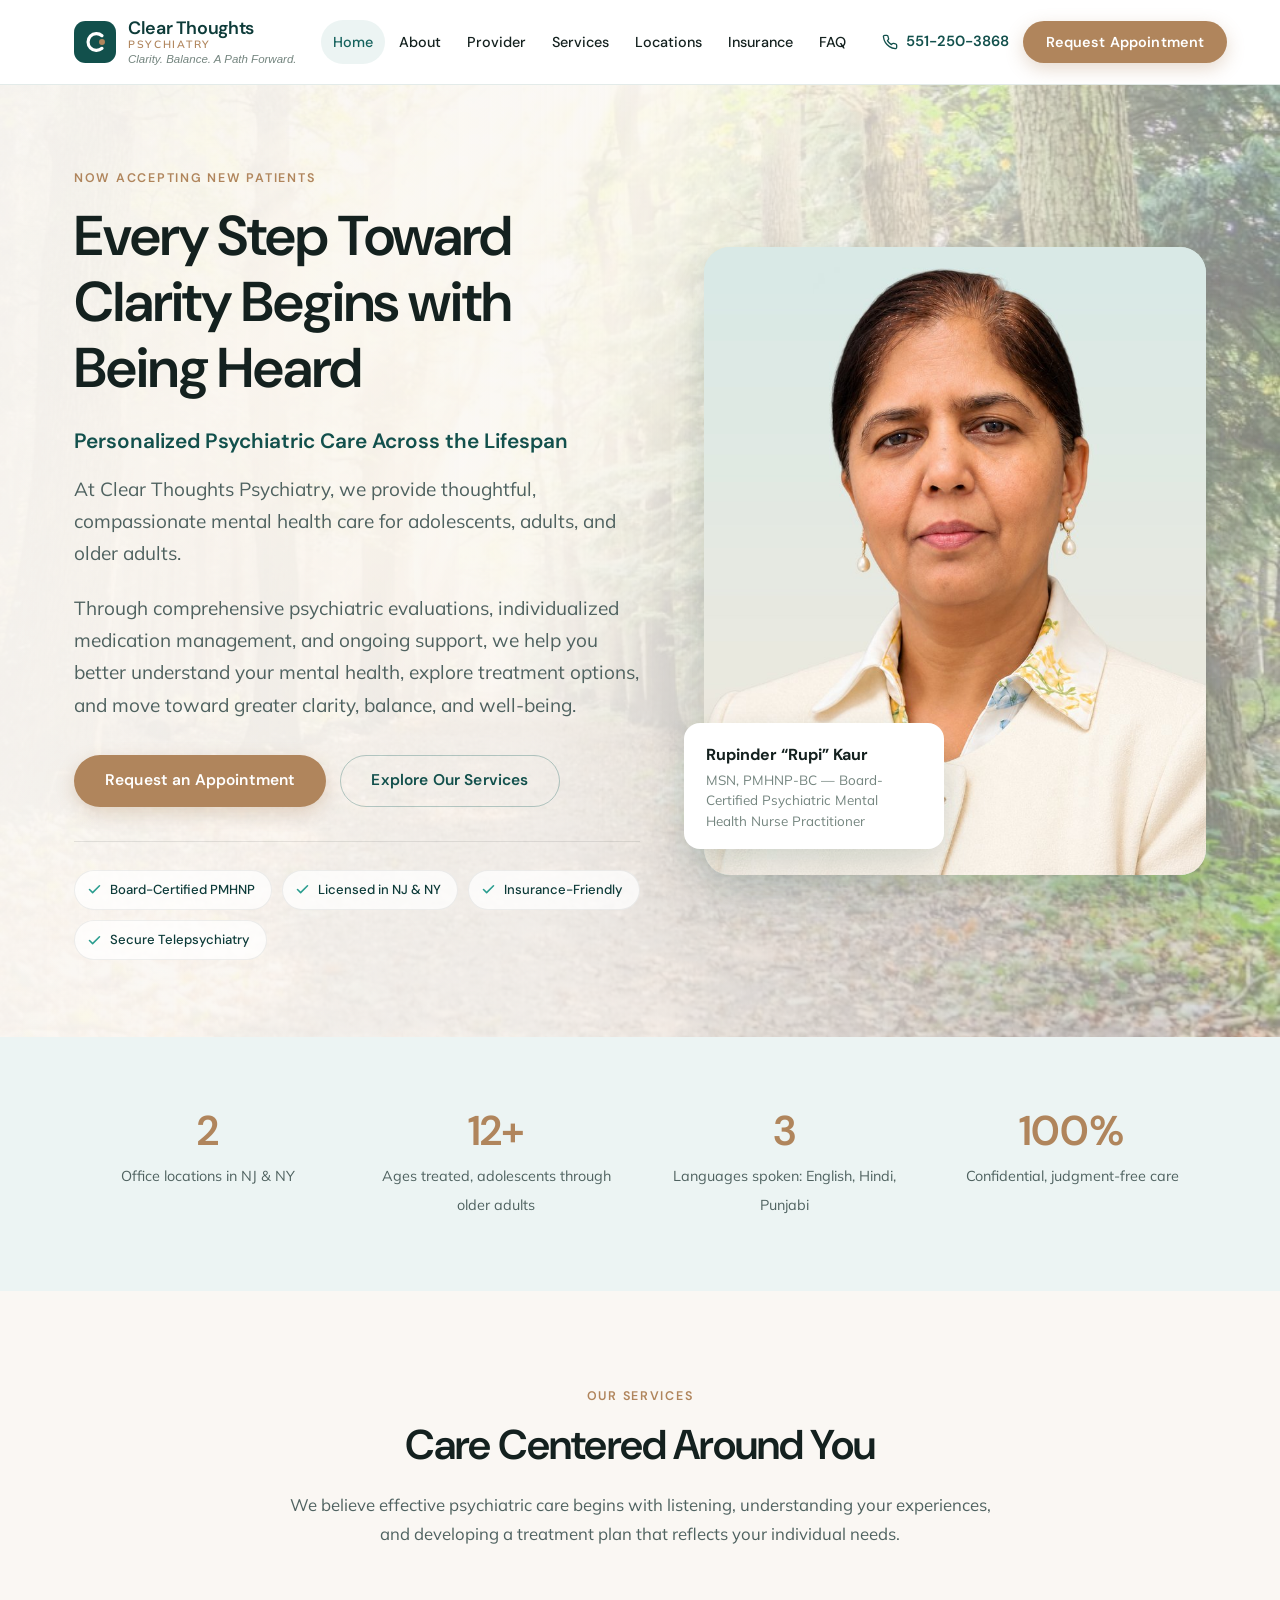
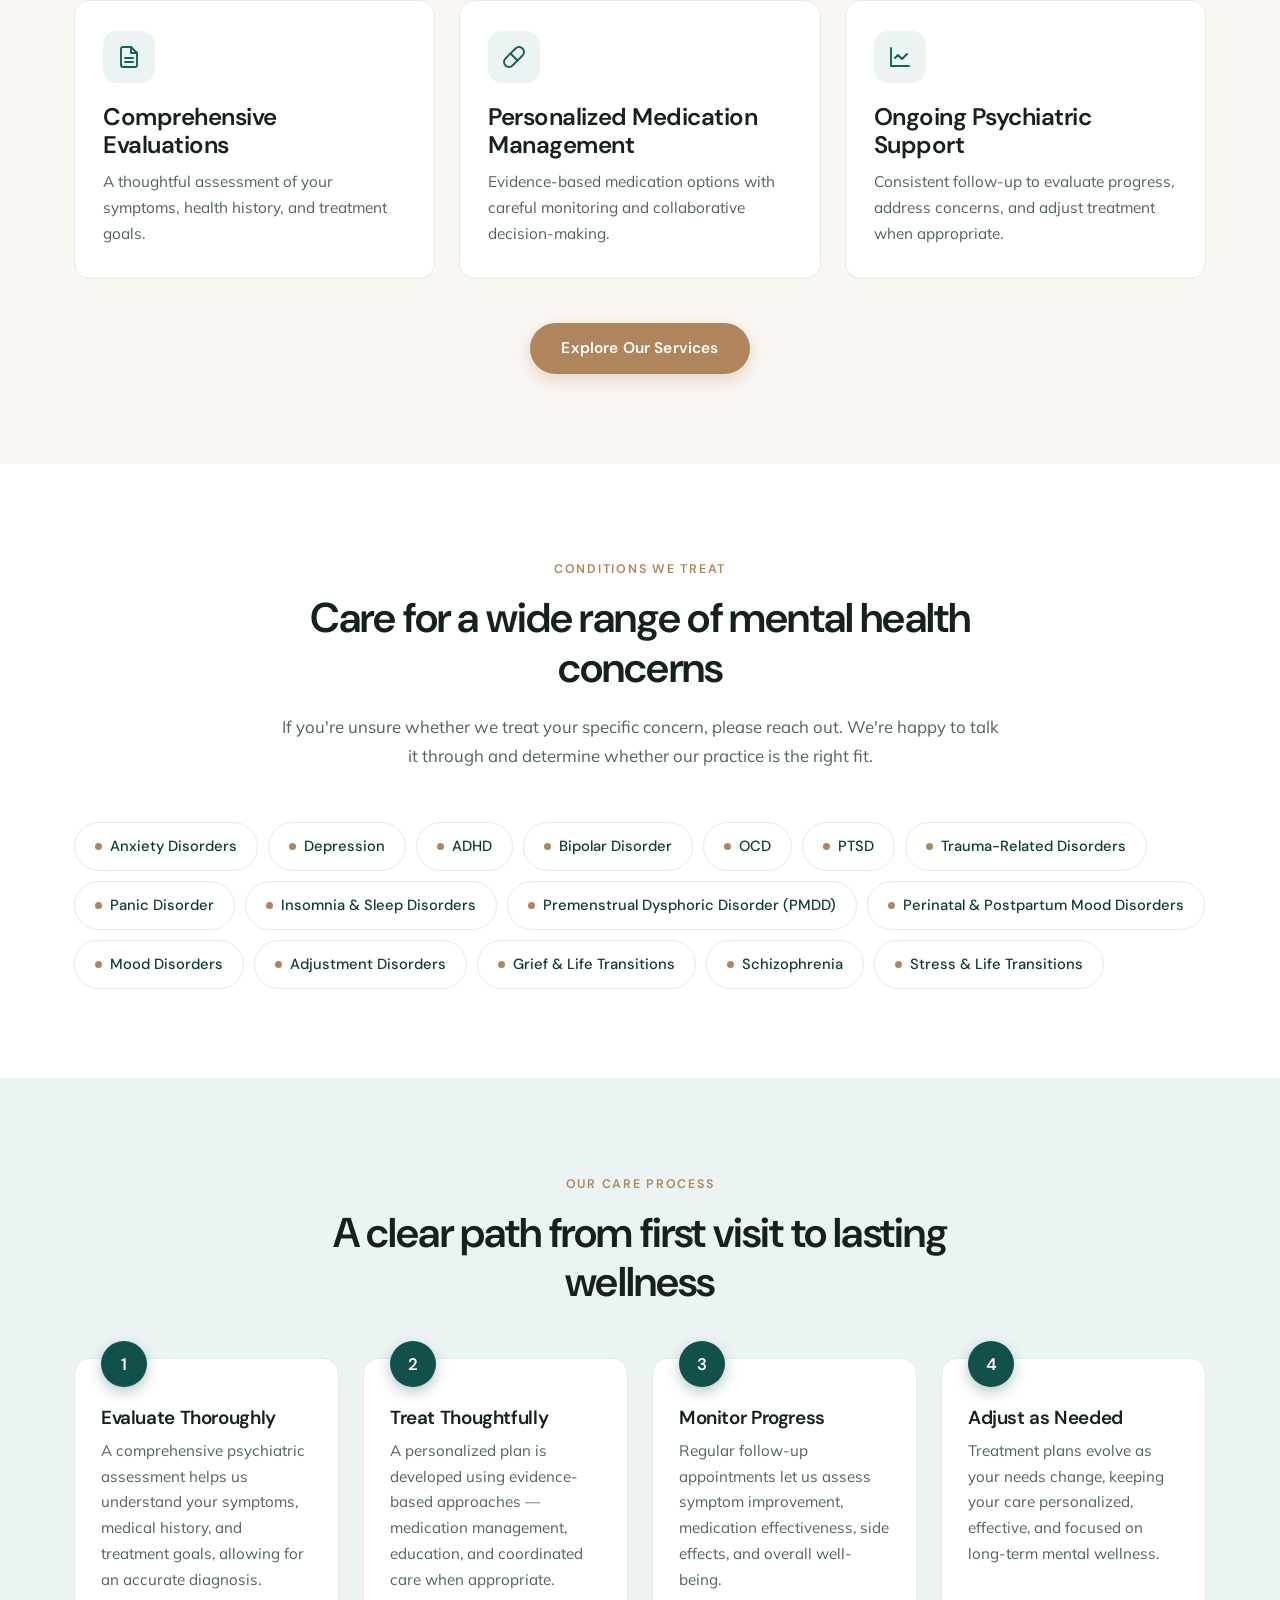
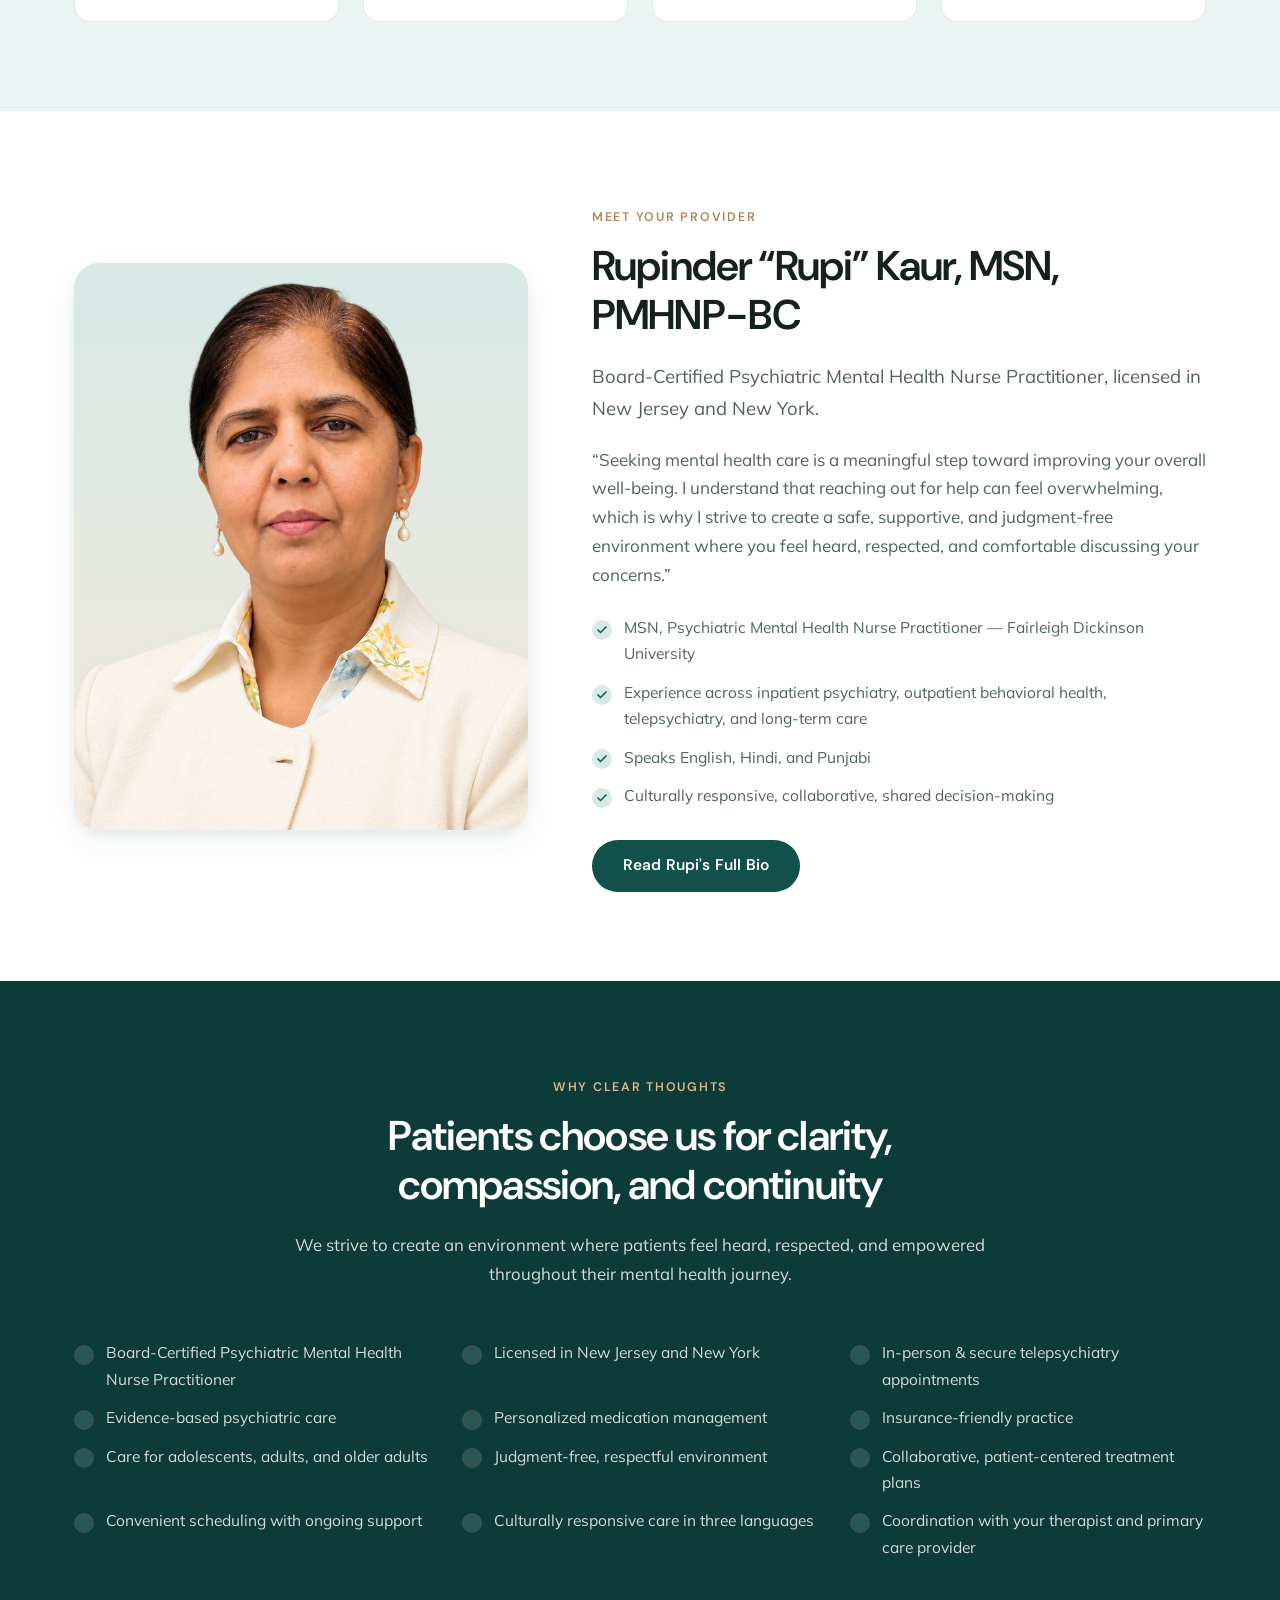
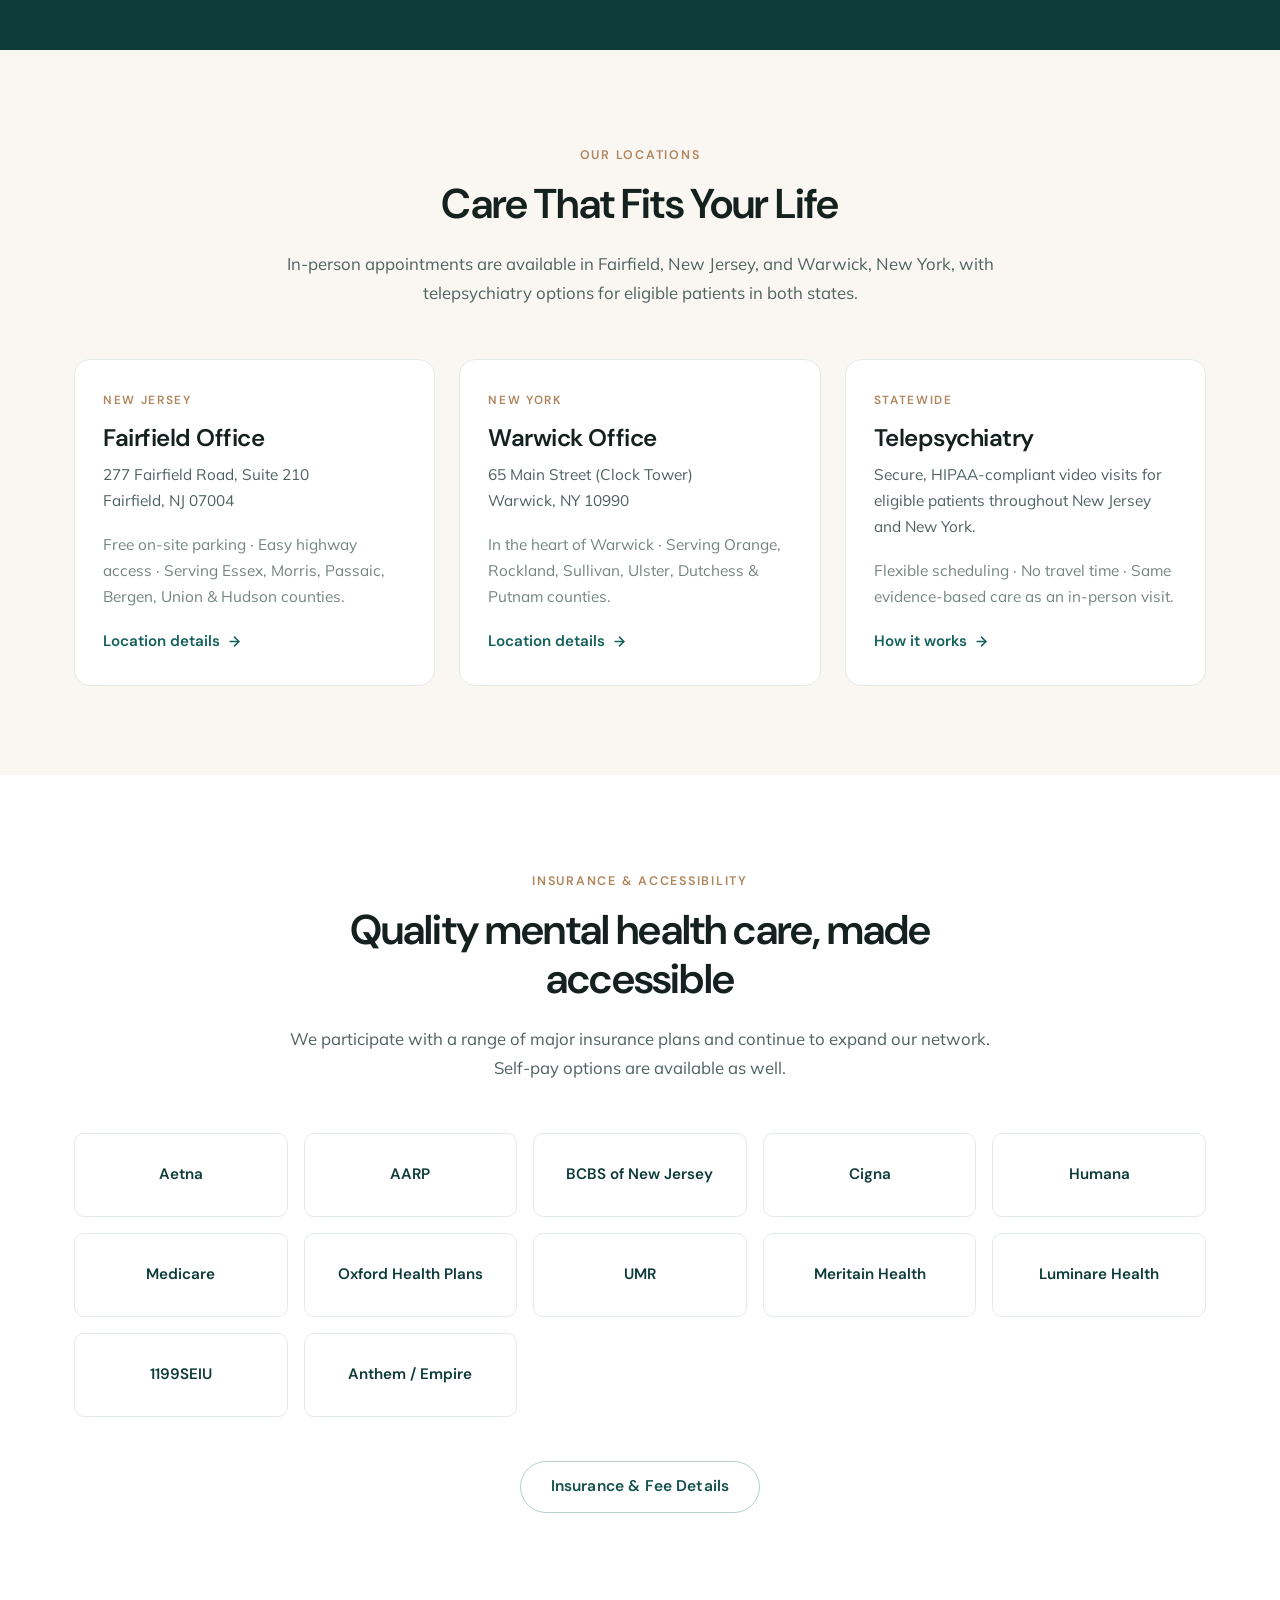
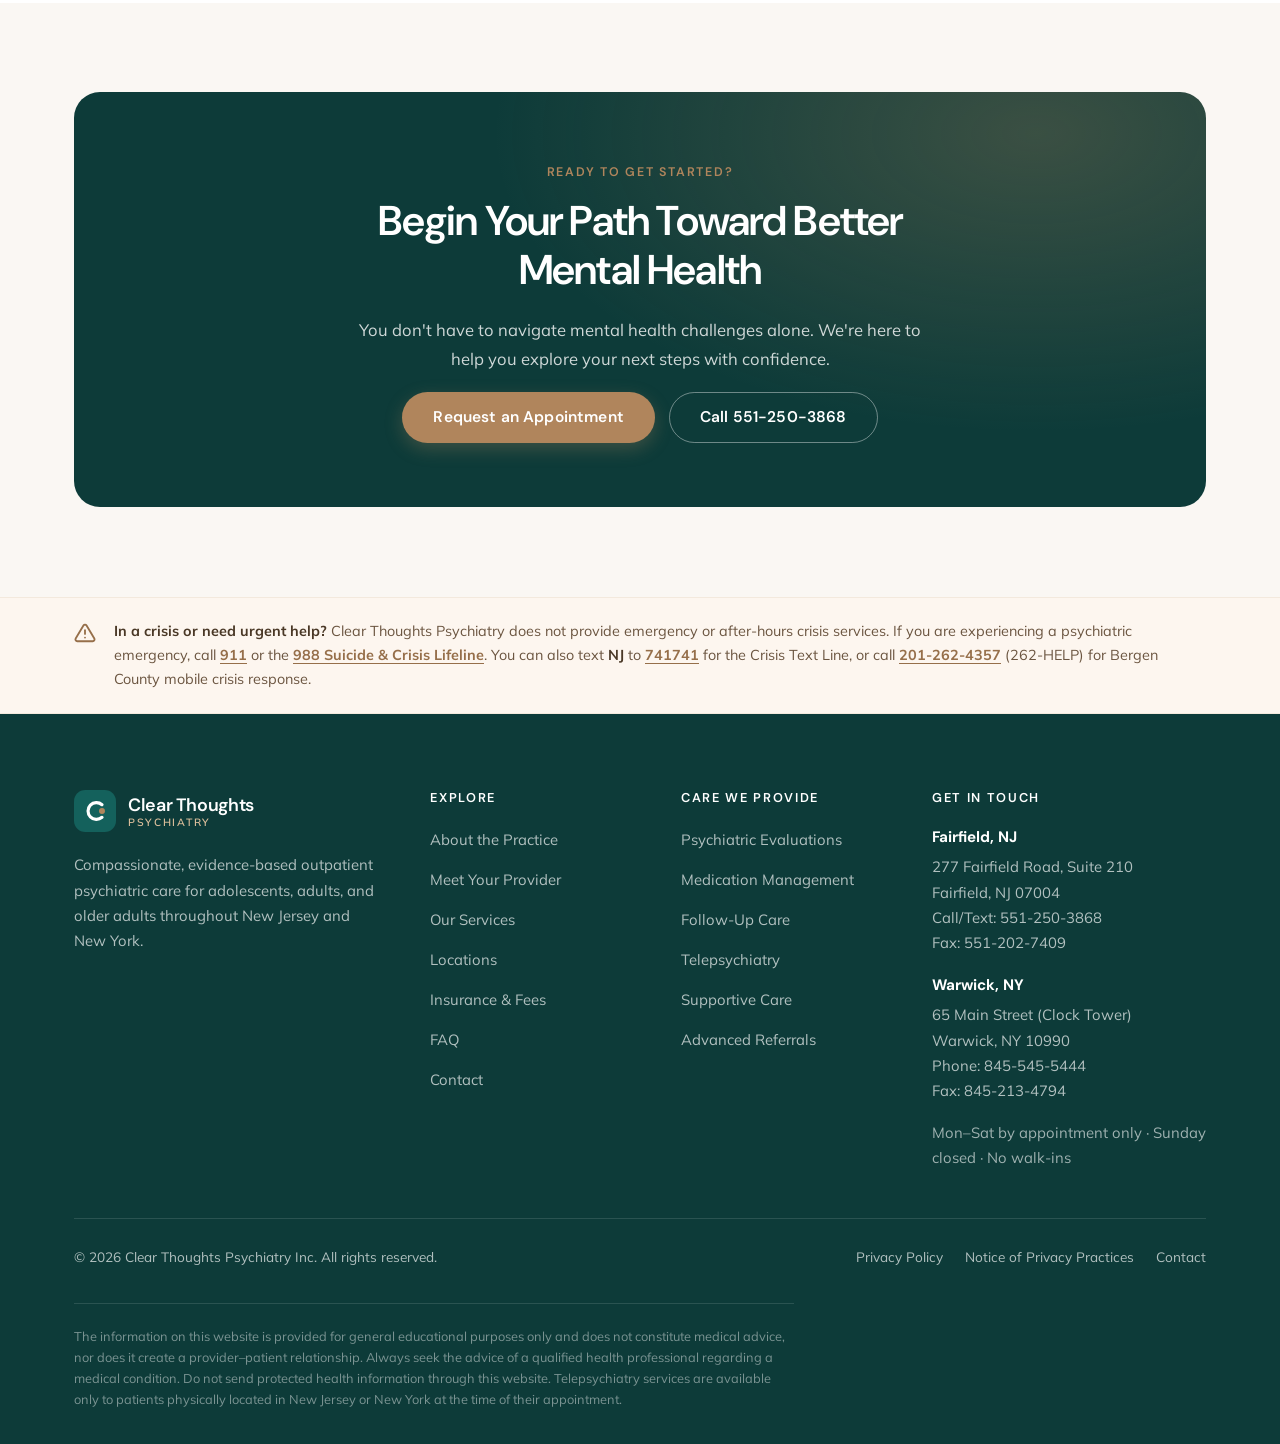
==== commit ec67ed88: "Update site copy and add real photography - Rewrite Home, About, Provider, Services, Locations, and " ====
--- a/index.html
+++ b/index.html
@@ -42,7 +42,8 @@
         "postalCode": "07004",
         "addressCountry": "US"
       },
-      "telephone": "+1-551-250-3868"
+      "telephone": "+1-551-250-3868",
+      "faxNumber": "+1-551-202-7409"
     },
     {
       "@type": "MedicalClinic",
@@ -88,6 +89,7 @@
       <span class="logo__text">
         <span class="logo__name">Clear Thoughts</span>
         <span class="logo__tag">Psychiatry</span>
+        <span class="logo__slogan">Clarity. Balance. A Path Forward.</span>
       </span>
     </a>
 
@@ -118,15 +120,21 @@
 <main id="main">
 
 <!-- ================= HERO ================= -->
-<section class="hero">
+<section class="hero hero--photo">
   <div class="container hero__grid">
     <div>
-      <span class="eyebrow">Now Welcoming New Patients</span>
-      <h1>Clearer thoughts begin with being truly heard.</h1>
+      <span class="eyebrow">Now Accepting New Patients</span>
+      <h1>Every Step Toward Clarity Begins with Being Heard</h1>
+      <p class="hero__sub">Personalized Psychiatric Care Across the Lifespan</p>
       <p class="hero__lede">
-        Compassionate, evidence-based outpatient psychiatric care for adolescents,
-        adults, and older adults throughout New Jersey and New York — in person in
-        Fairfield and Warwick, or by secure telepsychiatry from home.
+        At Clear Thoughts Psychiatry, we provide thoughtful, compassionate mental health
+        care for adolescents, adults, and older adults.
+      </p>
+      <p class="hero__lede">
+        Through comprehensive psychiatric evaluations, individualized medication
+        management, and ongoing support, we help you better understand your mental
+        health, explore treatment options, and move toward greater clarity, balance,
+        and well-being.
       </p>
 
       <div class="btn-row">
@@ -156,8 +164,7 @@
 
     <div class="hero__media">
       <div class="hero__photo">
-        <!-- Replace images/provider.svg with a professional headshot (e.g. images/provider.jpg) -->
-        <img src="images/provider.svg" alt="Rupinder “Rupi” Kaur, MSN, PMHNP-BC, board-certified psychiatric mental health nurse practitioner" width="800" height="1000">
+        <img src="images/provider.jpg" alt="Rupinder “Rupi” Kaur, MSN, PMHNP-BC, board-certified psychiatric mental health nurse practitioner" width="900" height="968">
       </div>
       <div class="hero__card">
         <strong>Rupinder “Rupi” Kaur</strong>
@@ -191,50 +198,15 @@
   </div>
 </section>
 
-<!-- ================= INTRO ================= -->
-<section class="section">
-  <div class="container split split--wide-left">
-    <div data-reveal>
-      <span class="eyebrow">Welcome</span>
-      <h2>Compassionate, personalized psychiatric care</h2>
-      <p class="lede">
-        At Clear Thoughts Psychiatry Inc., our mission is to help individuals achieve
-        lasting mental wellness through accurate diagnosis, personalized treatment,
-        and ongoing support in a safe, confidential, and welcoming environment.
-      </p>
-      <p>
-        Whether you're seeking care for anxiety, depression, ADHD, bipolar disorder,
-        trauma, PTSD, obsessive-compulsive disorder, panic disorder, insomnia, or another
-        mental health concern, we deliver thoughtful, individualized care that respects
-        your unique experiences, goals, and needs.
-      </p>
-      <p>
-        We understand that taking the first step toward seeking mental health care can
-        feel overwhelming. Our goal is to make the process comfortable, supportive, and
-        focused on helping you achieve meaningful, lasting improvement.
-      </p>
-      <div class="btn-row mt-3">
-        <a class="btn btn--dark" href="about.html">More About Our Practice</a>
-      </div>
-    </div>
-    <div class="split__media" data-reveal data-reveal-delay="120">
-      <div class="split__frame">
-        <!-- Replace with a photo of the office waiting room or exterior -->
-        <img src="images/office.svg" alt="The welcoming, private office environment at Clear Thoughts Psychiatry" width="800" height="1000">
-      </div>
-    </div>
-  </div>
-</section>
-
-<!-- ================= SERVICES ================= -->
+<!-- ================= CARE CENTERED AROUND YOU ================= -->
 <section class="section section--cream">
   <div class="container">
     <div class="sec-head sec-head--center" data-reveal>
       <span class="eyebrow">Our Services</span>
-      <h2>Comprehensive psychiatric care, tailored to you</h2>
+      <h2>Care Centered Around You</h2>
       <p>
-        Every treatment plan is built around your symptoms, history, and goals — and
-        adjusted thoughtfully as your needs change.
+        We believe effective psychiatric care begins with listening, understanding your
+        experiences, and developing a treatment plan that reflects your individual needs.
       </p>
     </div>
 
@@ -243,11 +215,9 @@
         <div class="card__icon">
           <svg width="24" height="24" viewBox="0 0 24 24" fill="none" stroke="currentColor" stroke-width="1.9" stroke-linecap="round" stroke-linejoin="round" aria-hidden="true"><path d="M14 2H6a2 2 0 0 0-2 2v16a2 2 0 0 0 2 2h12a2 2 0 0 0 2-2V8z"/><polyline points="14 2 14 8 20 8"/><line x1="16" y1="13" x2="8" y2="13"/><line x1="16" y1="17" x2="8" y2="17"/></svg>
         </div>
-        <h3>Comprehensive Psychiatric Evaluations</h3>
-        <p>
-          A thorough initial assessment of your concerns, symptoms, medical and family
-          history, current medications, and treatment goals — the foundation for an
-          accurate diagnosis and an effective plan.
+        <h3>Comprehensive Evaluations</h3>
+        <p>
+          A thoughtful assessment of your symptoms, health history, and treatment goals.
         </p>
       </article>
 
@@ -255,11 +225,10 @@
         <div class="card__icon">
           <svg width="24" height="24" viewBox="0 0 24 24" fill="none" stroke="currentColor" stroke-width="1.9" stroke-linecap="round" stroke-linejoin="round" aria-hidden="true"><path d="m10.5 20.5 10-10a4.95 4.95 0 1 0-7-7l-10 10a4.95 4.95 0 1 0 7 7Z"/><path d="m8.5 8.5 7 7"/></svg>
         </div>
-        <h3>Medication Management</h3>
-        <p>
-          Careful prescribing, monitoring of effectiveness and side effects, and
-          thoughtful adjustments — always collaborative, with your goals, preferences,
-          and overall health in mind.
+        <h3>Personalized Medication Management</h3>
+        <p>
+          Evidence-based medication options with careful monitoring and collaborative
+          decision-making.
         </p>
       </article>
 
@@ -267,52 +236,16 @@
         <div class="card__icon">
           <svg width="24" height="24" viewBox="0 0 24 24" fill="none" stroke="currentColor" stroke-width="1.9" stroke-linecap="round" stroke-linejoin="round" aria-hidden="true"><path d="M3 3v18h18"/><path d="m19 9-5 5-4-4-3 3"/></svg>
         </div>
-        <h3>Follow-Up Psychiatric Care</h3>
-        <p>
-          Regular visits to track progress, review treatment goals, coordinate with your
-          therapist or primary care provider, and keep your plan aligned with your
-          evolving needs.
+        <h3>Ongoing Psychiatric Support</h3>
+        <p>
+          Consistent follow-up to evaluate progress, address concerns, and adjust
+          treatment when appropriate.
         </p>
       </article>
-
-      <article class="card" data-reveal>
-        <div class="card__icon card__icon--bronze">
-          <svg width="24" height="24" viewBox="0 0 24 24" fill="none" stroke="currentColor" stroke-width="1.9" stroke-linecap="round" stroke-linejoin="round" aria-hidden="true"><path d="m22 8-6 4 6 4V8Z"/><rect width="14" height="12" x="2" y="6" rx="2"/></svg>
-        </div>
-        <h3>Secure Telepsychiatry</h3>
-        <p>
-          HIPAA-compliant video visits for eligible patients across New Jersey and New
-          York — the same quality of care, with flexible scheduling and no travel time.
-        </p>
-      </article>
-
-      <article class="card" data-reveal data-reveal-delay="80">
-        <div class="card__icon card__icon--bronze">
-          <svg width="24" height="24" viewBox="0 0 24 24" fill="none" stroke="currentColor" stroke-width="1.9" stroke-linecap="round" stroke-linejoin="round" aria-hidden="true"><path d="M19 14c1.49-1.46 3-3.21 3-5.5A5.5 5.5 0 0 0 16.5 3c-1.76 0-3 .5-4.5 2-1.5-1.5-2.74-2-4.5-2A5.5 5.5 0 0 0 2 8.5c0 2.3 1.5 4.05 3 5.5l7 7Z"/></svg>
-        </div>
-        <h3>Supportive Care</h3>
-        <p>
-          Active listening, education, and guidance woven into every visit — helping you
-          understand your condition, build coping strategies, and stay engaged in your
-          treatment.
-        </p>
-      </article>
-
-      <article class="card" data-reveal data-reveal-delay="160">
-        <div class="card__icon card__icon--bronze">
-          <svg width="24" height="24" viewBox="0 0 24 24" fill="none" stroke="currentColor" stroke-width="1.9" stroke-linecap="round" stroke-linejoin="round" aria-hidden="true"><path d="M18 8h1a4 4 0 0 1 0 8h-1"/><path d="M2 8h16v9a4 4 0 0 1-4 4H6a4 4 0 0 1-4-4Z"/><line x1="6" y1="1" x2="6" y2="4"/><line x1="10" y1="1" x2="10" y2="4"/><line x1="14" y1="1" x2="14" y2="4"/></svg>
-        </div>
-        <h3>Advanced Treatment Referrals</h3>
-        <p>
-          For treatment-resistant depression and complex conditions, we coordinate
-          referrals to trusted specialists for TMS, ketamine therapy, and ECT when
-          clinically appropriate.
-        </p>
-      </article>
     </div>
 
     <div class="btn-row btn-row--center mt-5" data-reveal>
-      <a class="btn btn--primary" href="services.html">See All Services in Detail</a>
+      <a class="btn btn--primary" href="services.html">Explore Our Services</a>
     </div>
   </div>
 </section>
@@ -361,7 +294,7 @@
     <div class="grid grid-4 steps-grid">
       <div class="step" data-reveal>
         <span class="step__num">1</span>
-        <h3>Evaluate Clearly</h3>
+        <h3>Evaluate Thoroughly</h3>
         <p>
           A comprehensive psychiatric assessment helps us understand your symptoms,
           medical history, and treatment goals, allowing for an accurate diagnosis.
@@ -400,7 +333,7 @@
   <div class="container split split--wide-right">
     <div class="split__media" data-reveal>
       <div class="split__frame">
-        <img src="images/provider.svg" alt="Rupinder “Rupi” Kaur, MSN, PMHNP-BC" width="800" height="1000">
+        <img src="images/provider.jpg" alt="Rupinder “Rupi” Kaur, MSN, PMHNP-BC" width="900" height="968">
       </div>
     </div>
     <div data-reveal data-reveal-delay="120">
@@ -463,10 +396,10 @@
   <div class="container">
     <div class="sec-head sec-head--center" data-reveal>
       <span class="eyebrow">Our Locations</span>
-      <h2>Two offices, plus care from anywhere you are</h2>
+      <h2>Care That Fits Your Life</h2>
       <p>
-        Visit us in Fairfield or Warwick, or connect by secure video from the comfort
-        and privacy of home. Either way, the care is the same.
+        In-person appointments are available in Fairfield, New Jersey, and Warwick, New
+        York, with telepsychiatry options for eligible patients in both states.
       </p>
     </div>
 
@@ -569,11 +502,10 @@
   <div class="container">
     <div class="cta-band" data-reveal>
       <span class="eyebrow">Ready to Get Started?</span>
-      <h2>Taking the first step begins with reaching out.</h2>
+      <h2>Begin Your Path Toward Better Mental Health</h2>
       <p>
-        We are currently welcoming new patients for in-person and secure telepsychiatry
-        appointments throughout New Jersey and New York. Contact us today to schedule
-        your comprehensive psychiatric evaluation.
+        You don't have to navigate mental health challenges alone. We're here to help
+        you explore your next steps with confidence.
       </p>
       <div class="btn-row btn-row--center">
         <a class="btn btn--primary" href="contact.html">Request an Appointment</a>
@@ -653,7 +585,8 @@
           <strong>Fairfield, NJ</strong>
           277 Fairfield Road, Suite 210<br>
           Fairfield, NJ 07004<br>
-          Call/Text/Fax: <a href="tel:+15512503868">551-250-3868</a>
+          Call/Text: <a href="tel:+15512503868">551-250-3868</a><br>
+          Fax: 551-202-7409
         </address>
         <address class="footer-addr">
           <strong>Warwick, NY</strong>
--- a/css/styles.css
+++ b/css/styles.css
@@ -273,6 +273,11 @@
 .logo__tag {
   font-size: .66rem; font-weight: 600; letter-spacing: .16em;
   text-transform: uppercase; color: var(--accent);
+}
+.logo__slogan {
+  margin-top: 3px;
+  font-size: .72rem; font-style: italic; color: var(--muted);
+  white-space: nowrap;
 }
 
 /* Desktop nav */
@@ -358,11 +363,29 @@
   padding: clamp(52px, 6vw, 92px) 0 clamp(56px, 6vw, 96px);
   overflow: hidden;
 }
+.hero--photo {
+  background:
+    linear-gradient(90deg, rgba(250,247,243,.97) 0%, rgba(250,247,243,.9) 42%, rgba(250,247,243,.45) 100%),
+    url("../images/home-forest.jpg") center / cover no-repeat,
+    var(--cream);
+}
+@media (max-width: 900px) {
+  .hero--photo {
+    background:
+      linear-gradient(rgba(250,247,243,.82), rgba(250,247,243,.95)),
+      url("../images/home-forest.jpg") center / cover no-repeat,
+      var(--cream);
+  }
+}
 .hero__grid {
   display: grid; grid-template-columns: 1.06fr .94fr;
   gap: clamp(32px, 5vw, 72px); align-items: center;
 }
 .hero h1 { margin-bottom: 22px; }
+.hero__sub {
+  font-family: var(--font-head); font-weight: 600; color: var(--primary);
+  font-size: clamp(1.1rem, 1rem + .4vw, 1.3rem); margin-bottom: 14px;
+}
 .hero__lede { font-size: clamp(1.03rem, .98rem + .3vw, 1.19rem); max-width: 56ch; }
 .hero .btn-row { margin-top: 34px; }
 
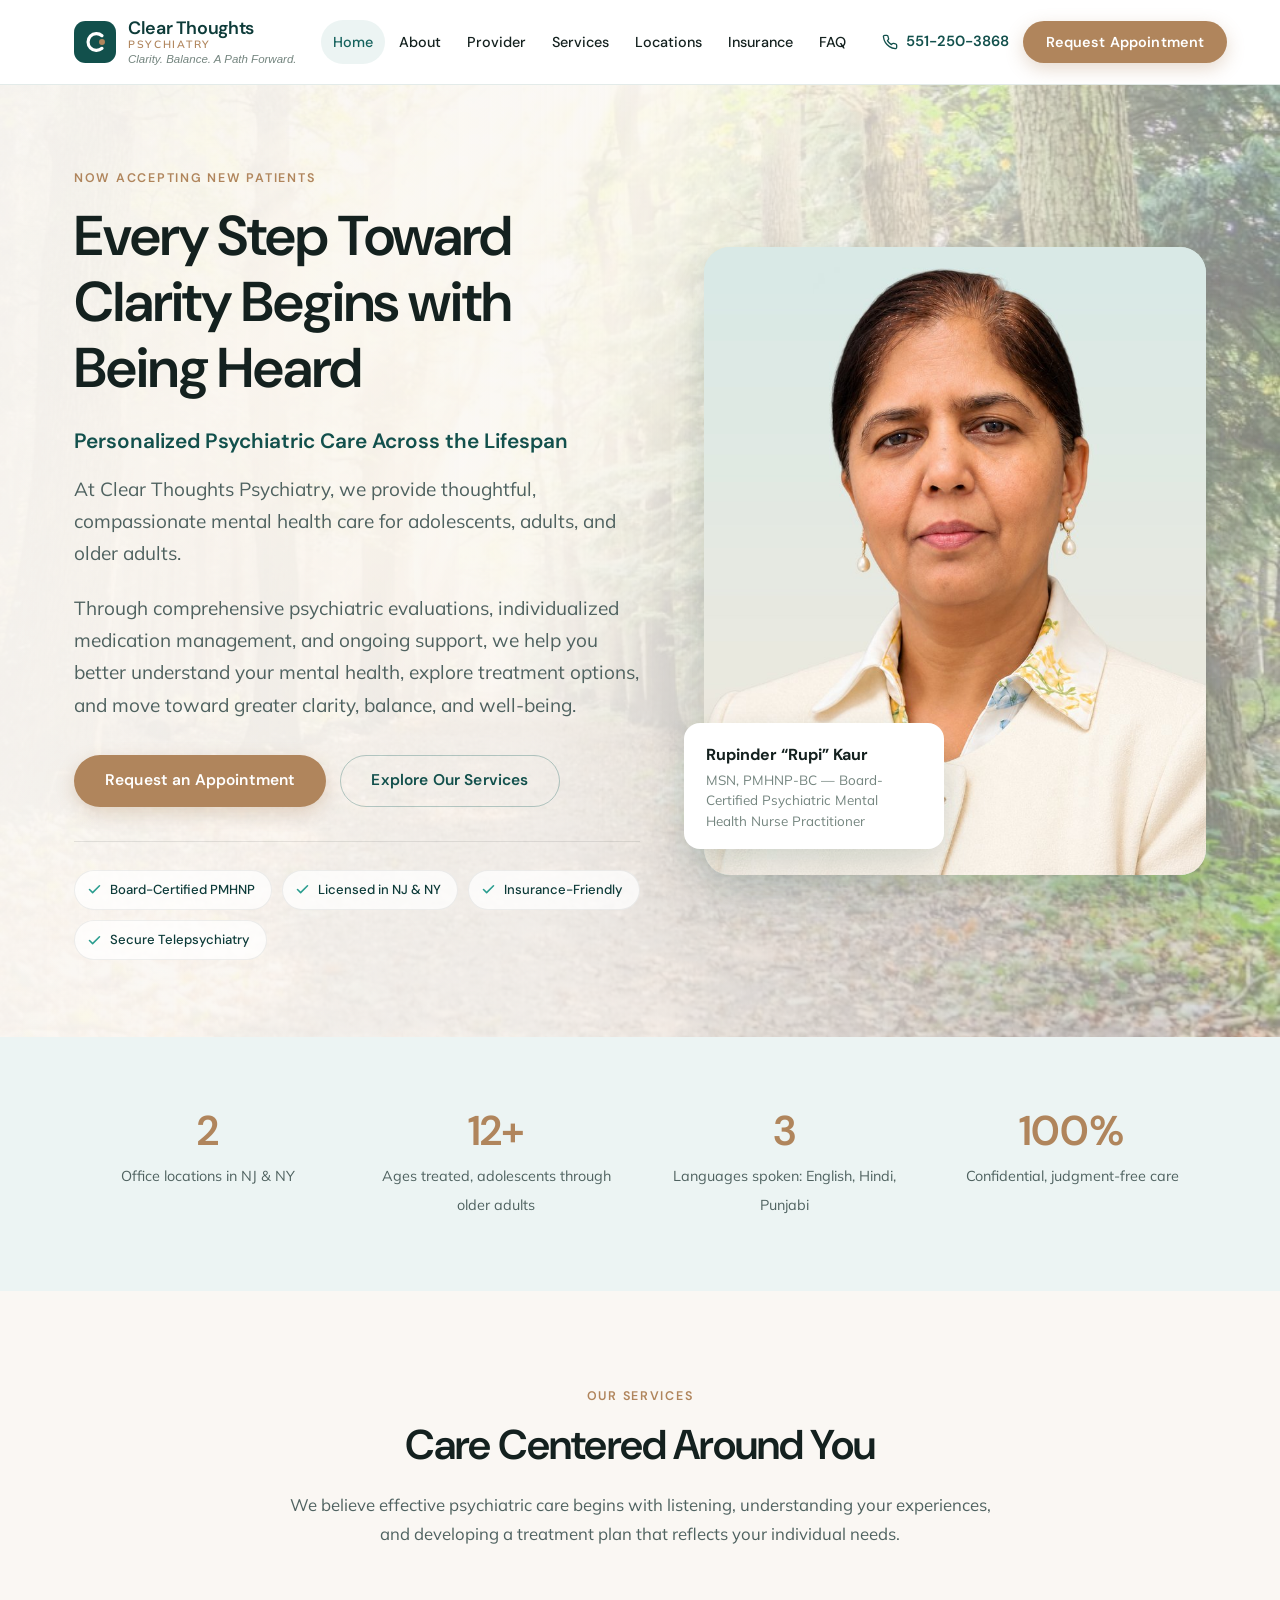
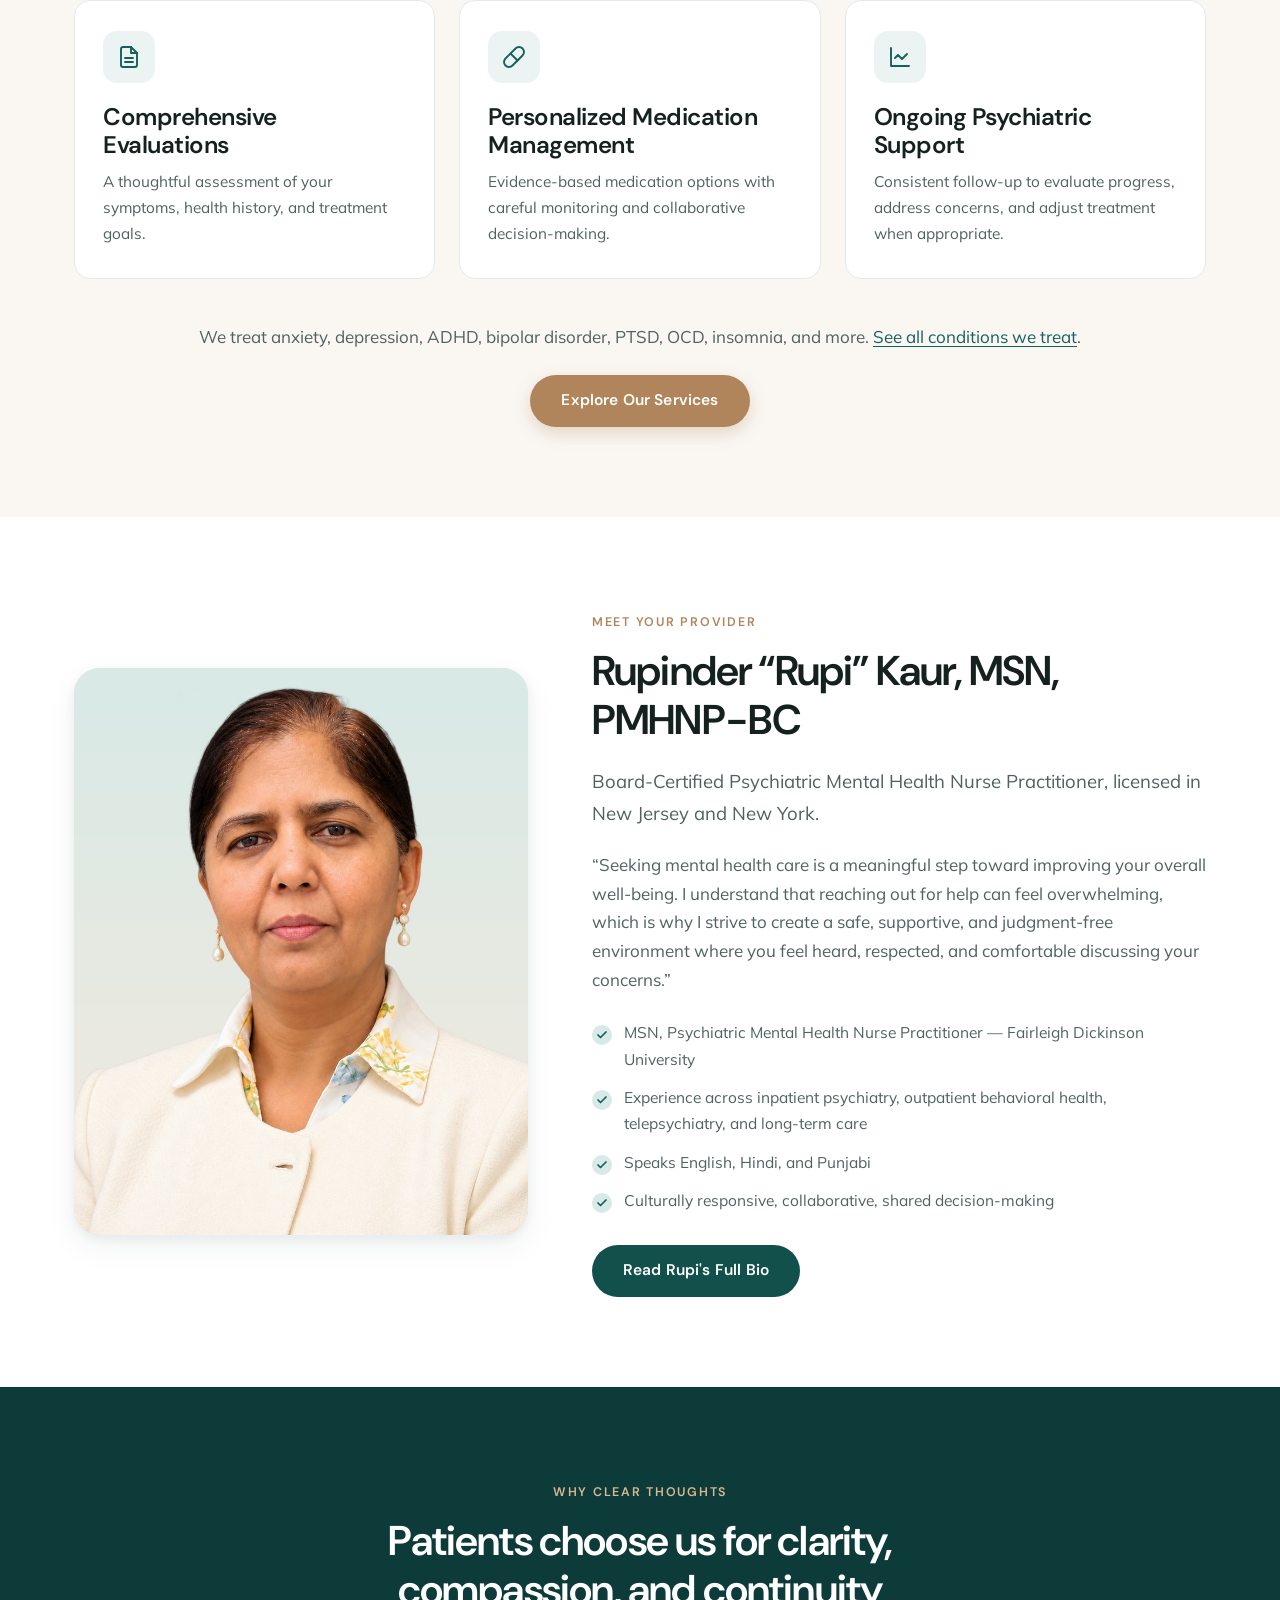
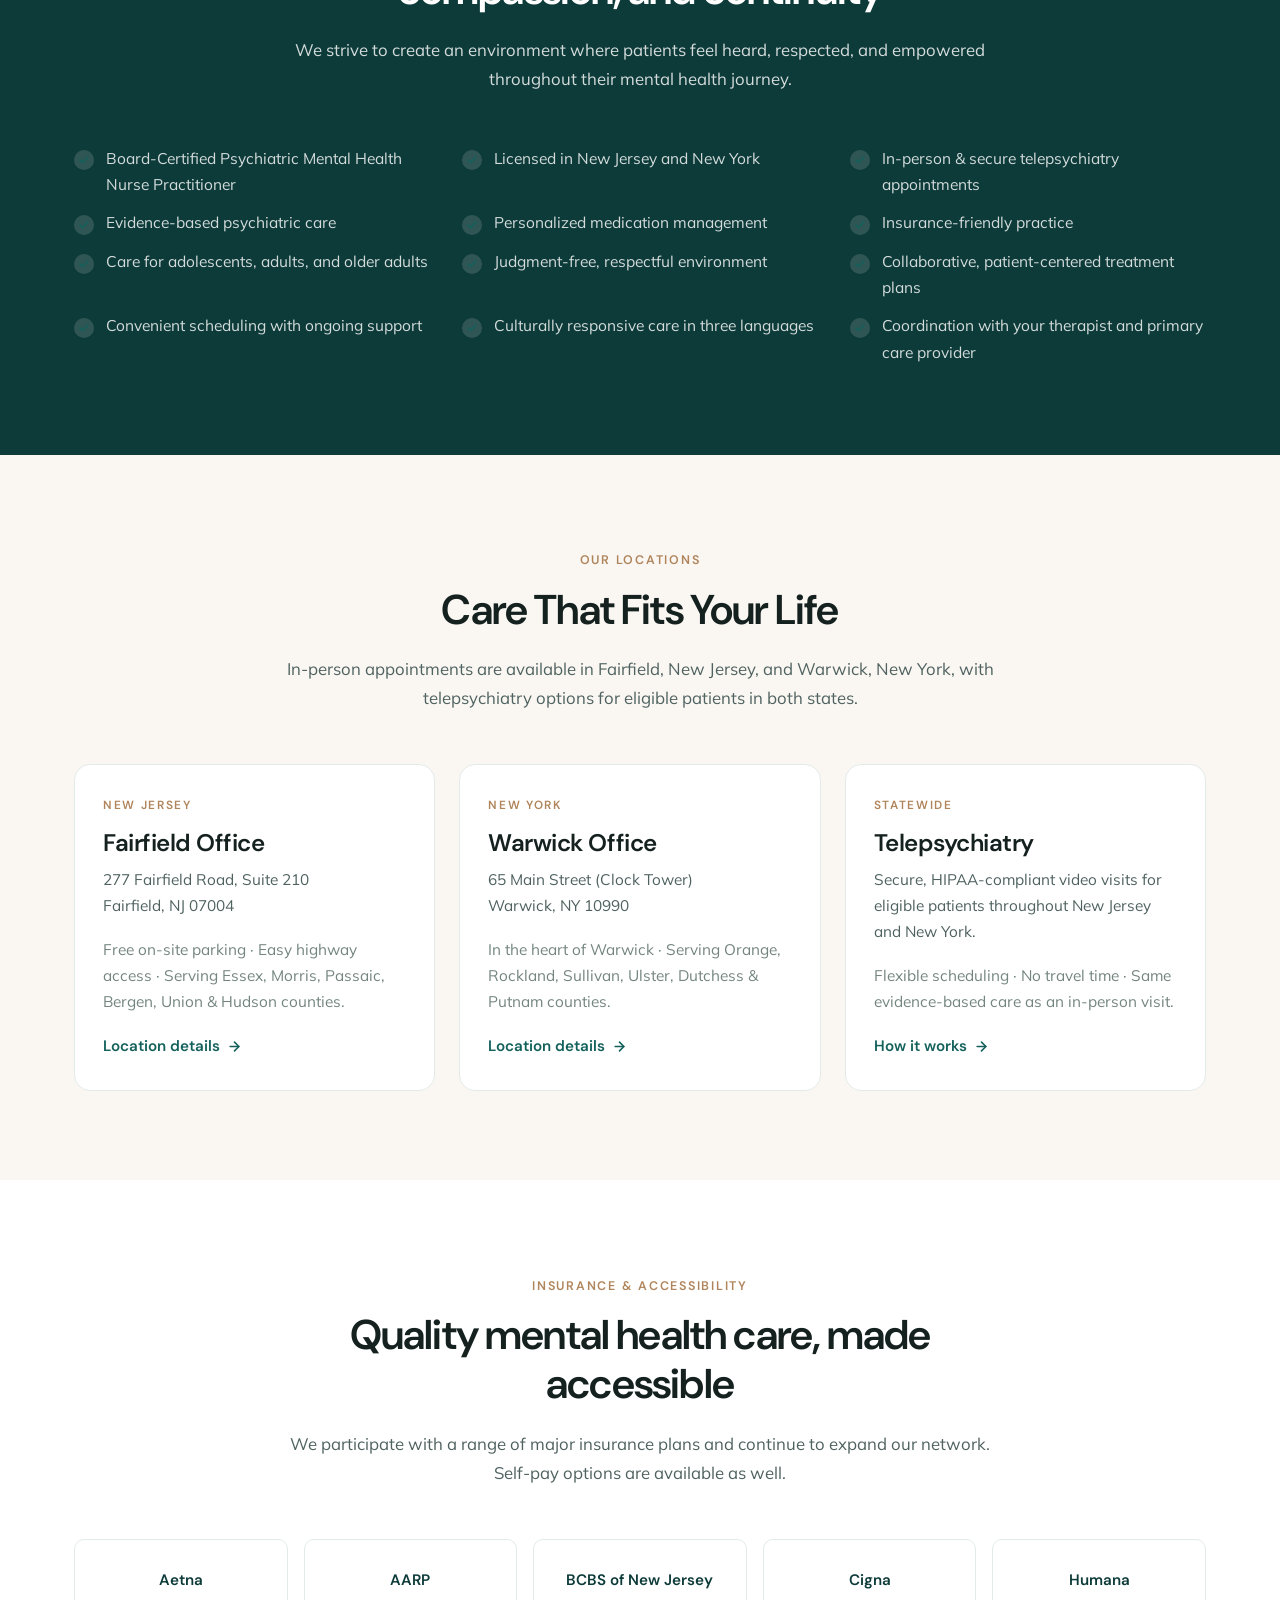
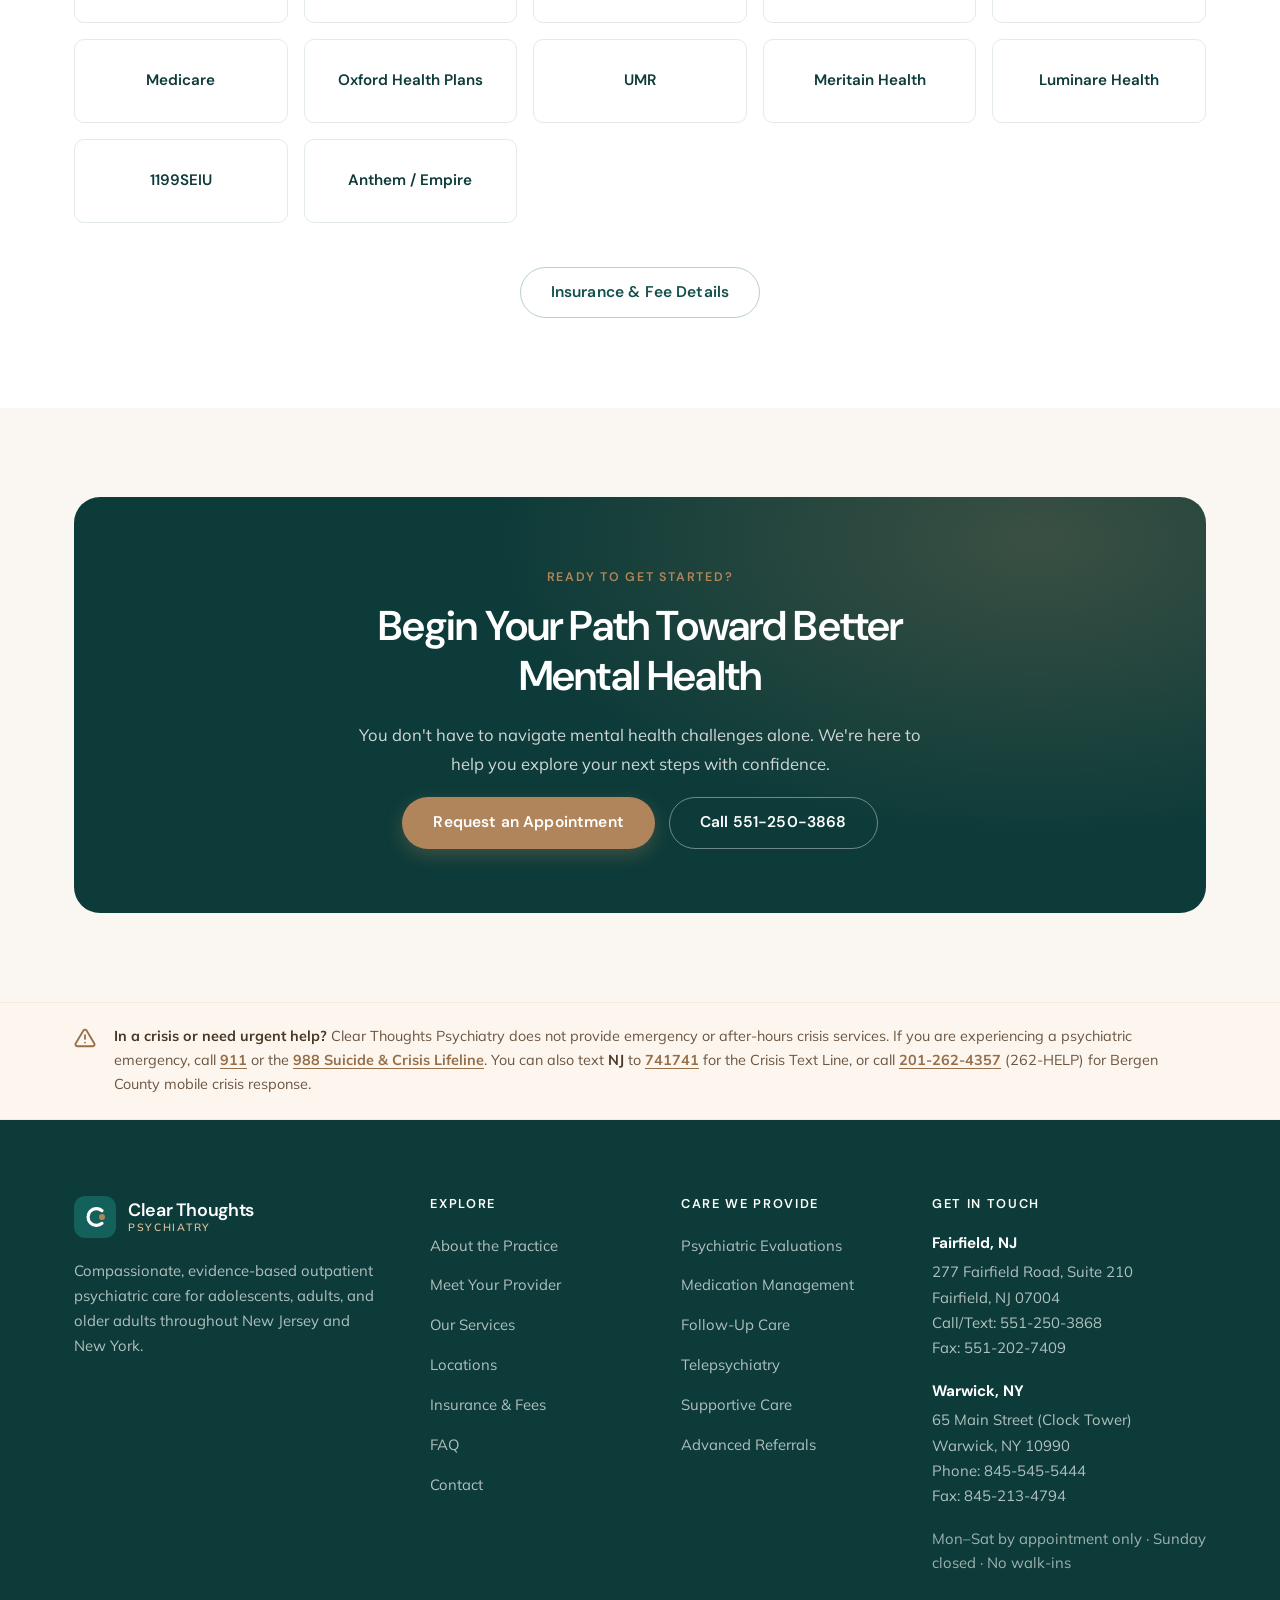
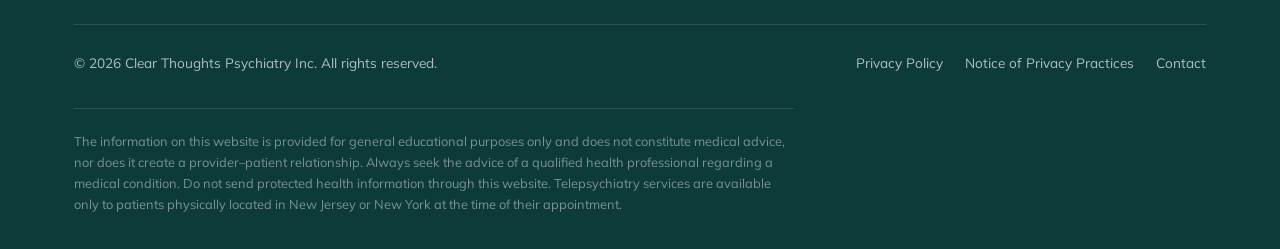
==== commit 682cfec7: "Trim repeated content across pages - Keep the full conditions list on Services only; Home links to i" ====
--- a/index.html
+++ b/index.html
@@ -244,86 +244,13 @@
       </article>
     </div>
 
-    <div class="btn-row btn-row--center mt-5" data-reveal>
+    <p class="text-center mt-5" data-reveal>
+      We treat anxiety, depression, ADHD, bipolar disorder, PTSD, OCD, insomnia, and more.
+      <a href="services.html#conditions">See all conditions we treat</a>.
+    </p>
+
+    <div class="btn-row btn-row--center mt-3" data-reveal>
       <a class="btn btn--primary" href="services.html">Explore Our Services</a>
-    </div>
-  </div>
-</section>
-
-<!-- ================= CONDITIONS ================= -->
-<section class="section">
-  <div class="container">
-    <div class="sec-head sec-head--center" data-reveal>
-      <span class="eyebrow">Conditions We Treat</span>
-      <h2>Care for a wide range of mental health concerns</h2>
-      <p>
-        If you're unsure whether we treat your specific concern, please reach out.
-        We're happy to talk it through and determine whether our practice is the right fit.
-      </p>
-    </div>
-
-    <div class="pill-grid" data-reveal>
-      <span class="pill">Anxiety Disorders</span>
-      <span class="pill">Depression</span>
-      <span class="pill">ADHD</span>
-      <span class="pill">Bipolar Disorder</span>
-      <span class="pill">OCD</span>
-      <span class="pill">PTSD</span>
-      <span class="pill">Trauma-Related Disorders</span>
-      <span class="pill">Panic Disorder</span>
-      <span class="pill">Insomnia &amp; Sleep Disorders</span>
-      <span class="pill">Premenstrual Dysphoric Disorder (PMDD)</span>
-      <span class="pill">Perinatal &amp; Postpartum Mood Disorders</span>
-      <span class="pill">Mood Disorders</span>
-      <span class="pill">Adjustment Disorders</span>
-      <span class="pill">Grief &amp; Life Transitions</span>
-      <span class="pill">Schizophrenia</span>
-      <span class="pill">Stress &amp; Life Transitions</span>
-    </div>
-  </div>
-</section>
-
-<!-- ================= CARE PROCESS ================= -->
-<section class="section section--mint">
-  <div class="container">
-    <div class="sec-head sec-head--center" data-reveal>
-      <span class="eyebrow">Our Care Process</span>
-      <h2>A clear path from first visit to lasting wellness</h2>
-    </div>
-
-    <div class="grid grid-4 steps-grid">
-      <div class="step" data-reveal>
-        <span class="step__num">1</span>
-        <h3>Evaluate Thoroughly</h3>
-        <p>
-          A comprehensive psychiatric assessment helps us understand your symptoms,
-          medical history, and treatment goals, allowing for an accurate diagnosis.
-        </p>
-      </div>
-      <div class="step" data-reveal data-reveal-delay="80">
-        <span class="step__num">2</span>
-        <h3>Treat Thoughtfully</h3>
-        <p>
-          A personalized plan is developed using evidence-based approaches — medication
-          management, education, and coordinated care when appropriate.
-        </p>
-      </div>
-      <div class="step" data-reveal data-reveal-delay="160">
-        <span class="step__num">3</span>
-        <h3>Monitor Progress</h3>
-        <p>
-          Regular follow-up appointments let us assess symptom improvement, medication
-          effectiveness, side effects, and overall well-being.
-        </p>
-      </div>
-      <div class="step" data-reveal data-reveal-delay="240">
-        <span class="step__num">4</span>
-        <h3>Adjust as Needed</h3>
-        <p>
-          Treatment plans evolve as your needs change, keeping your care personalized,
-          effective, and focused on long-term mental wellness.
-        </p>
-      </div>
     </div>
   </div>
 </section>
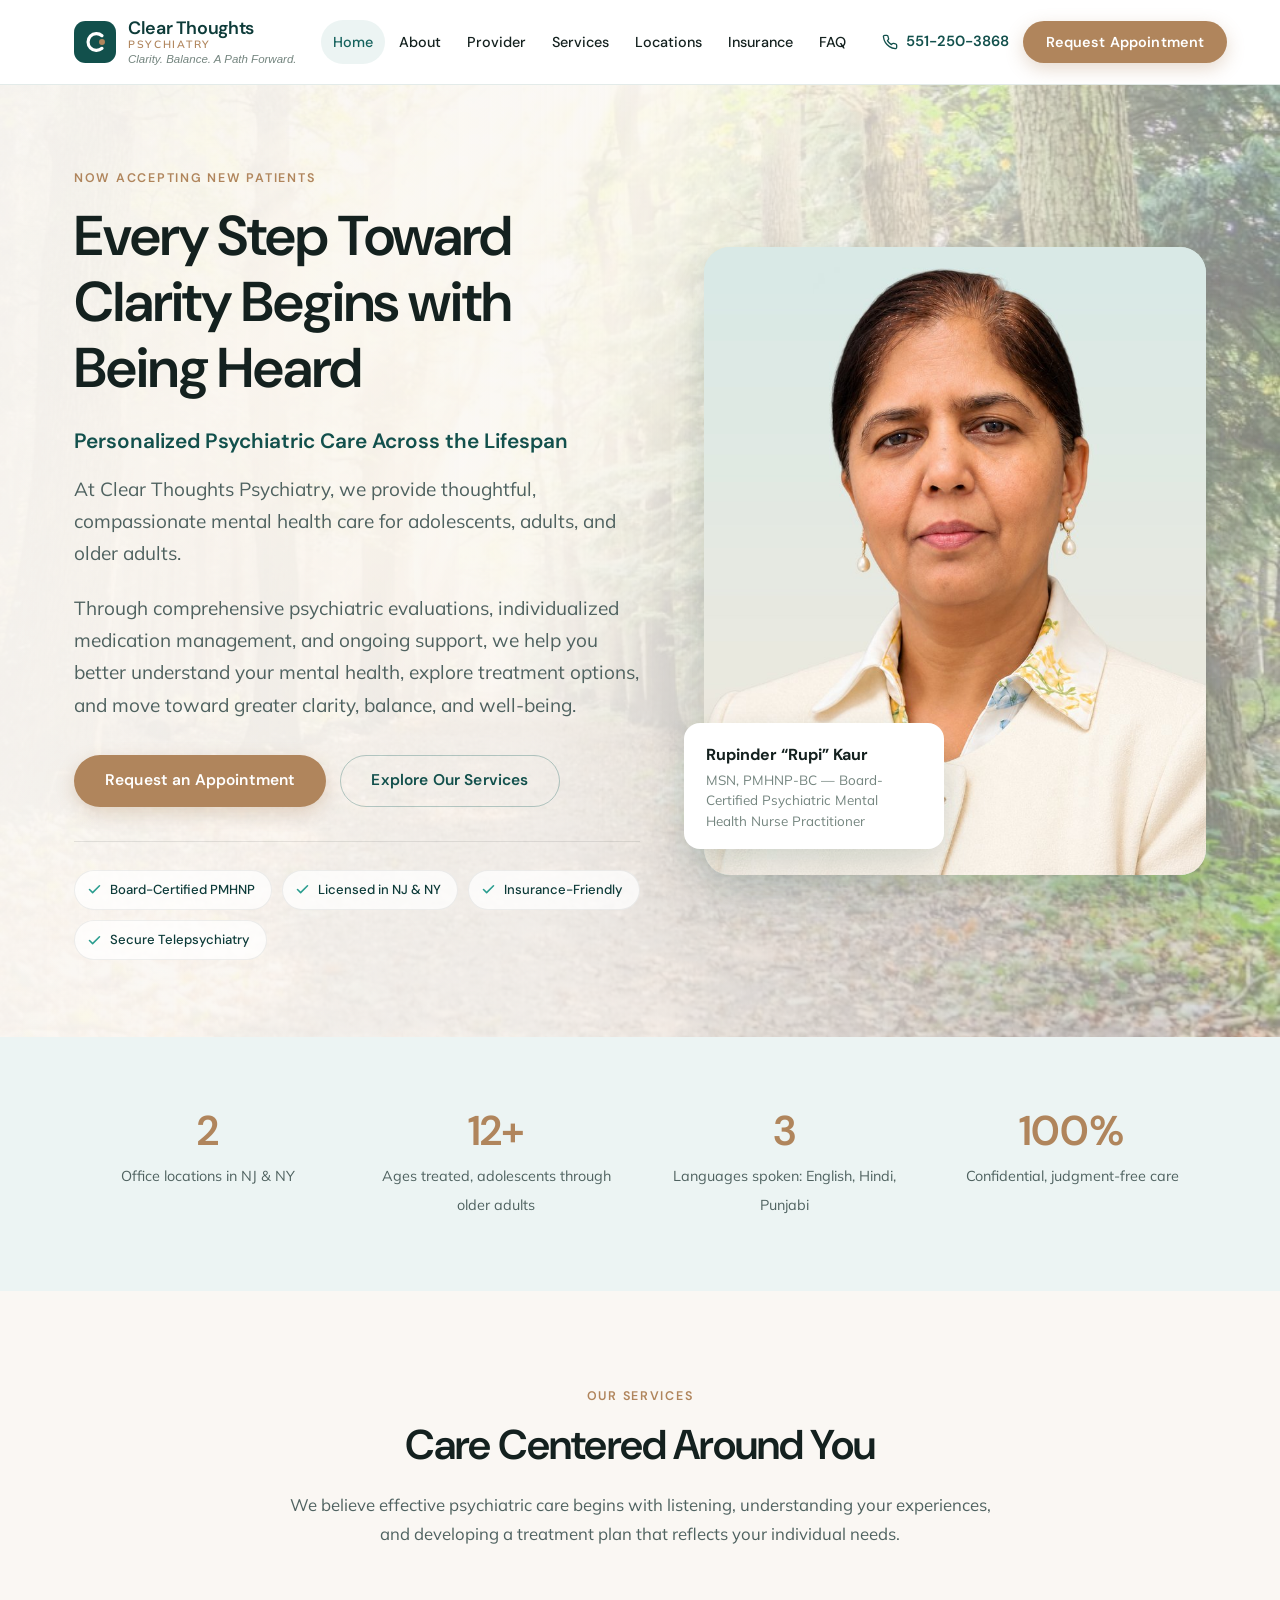
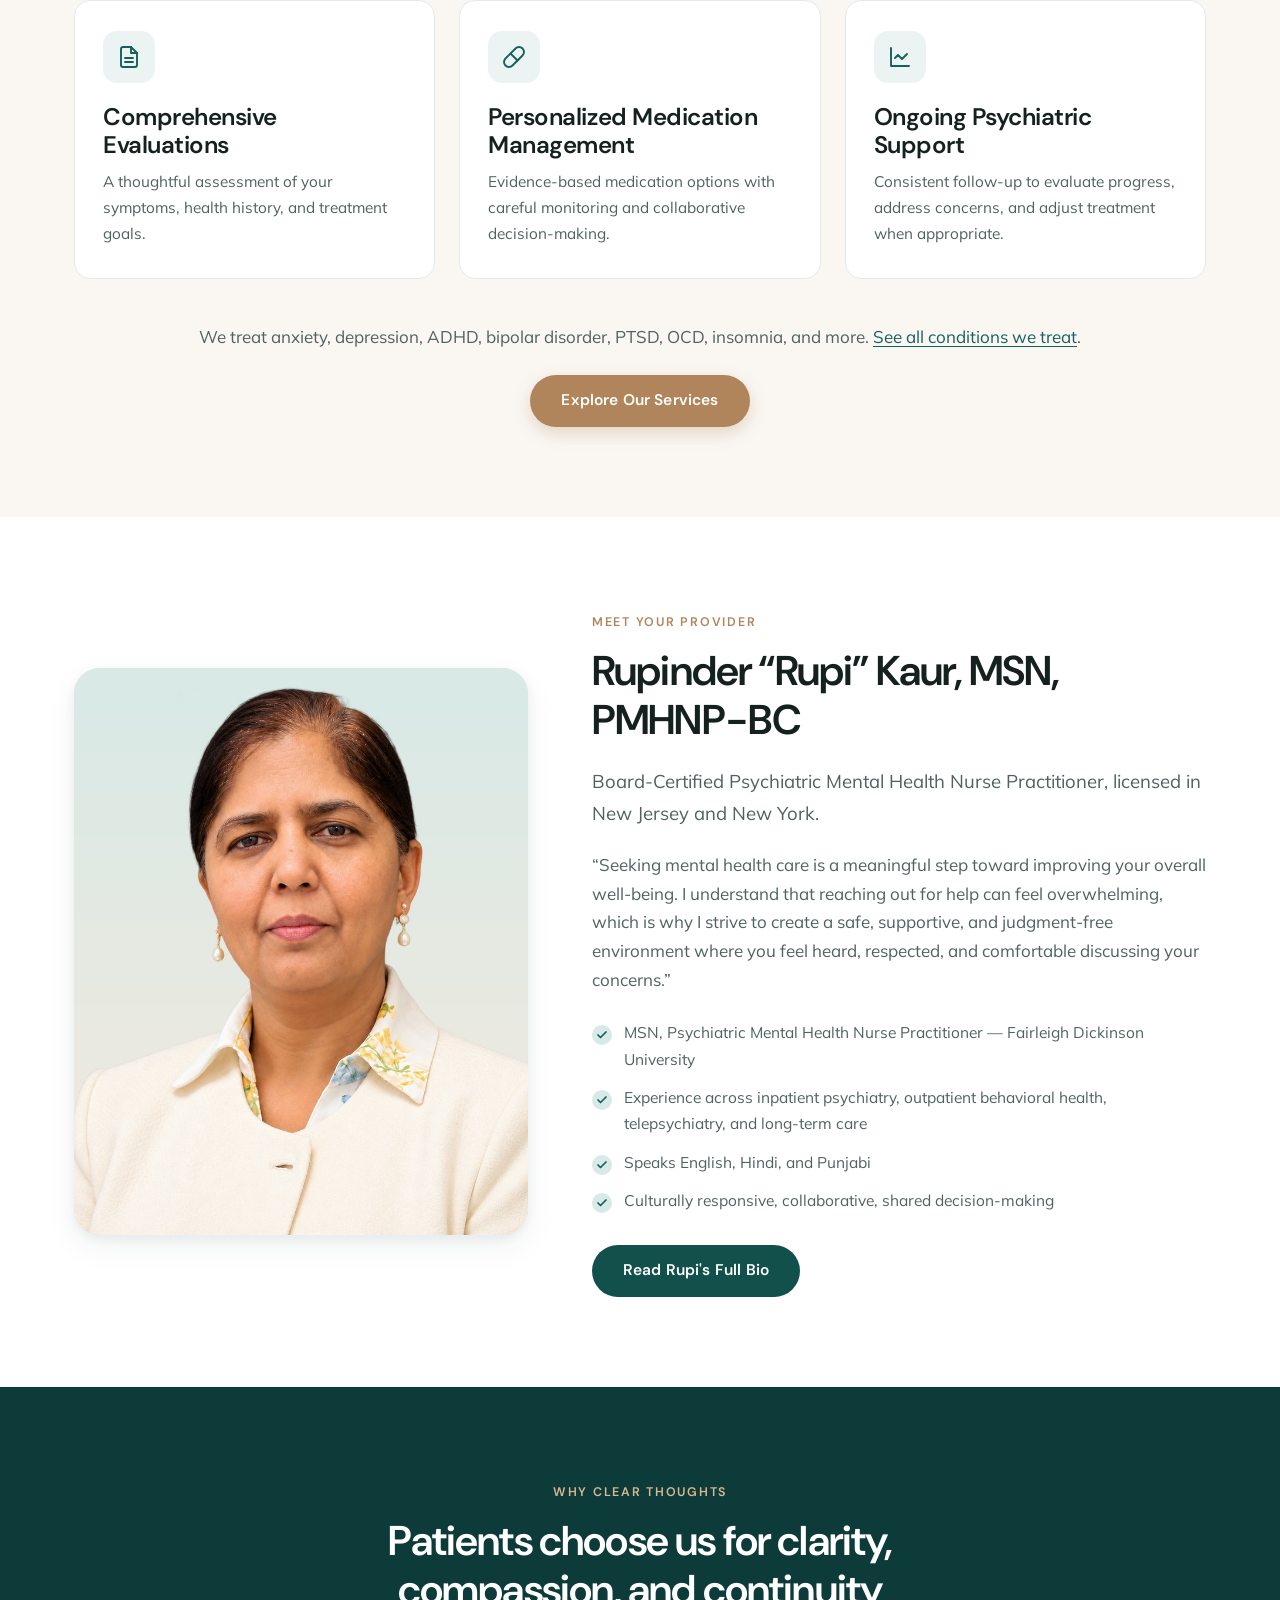
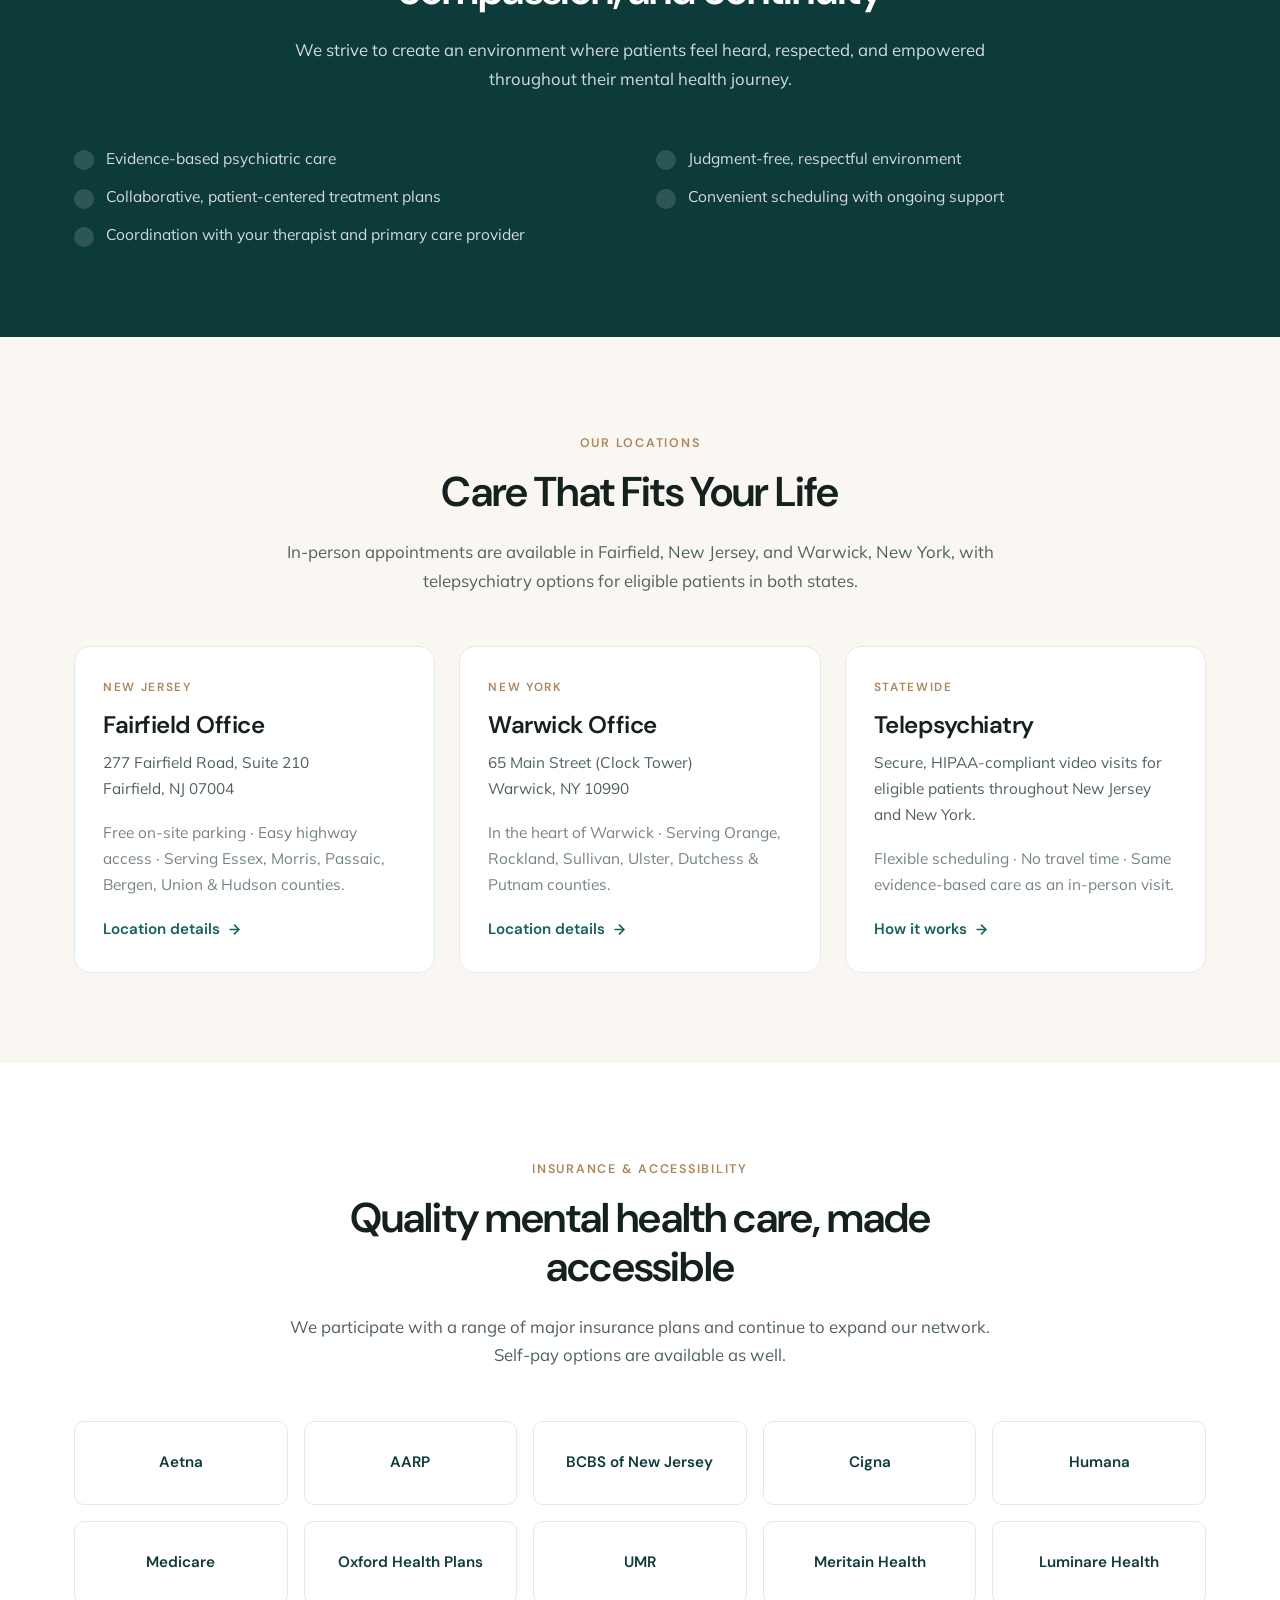
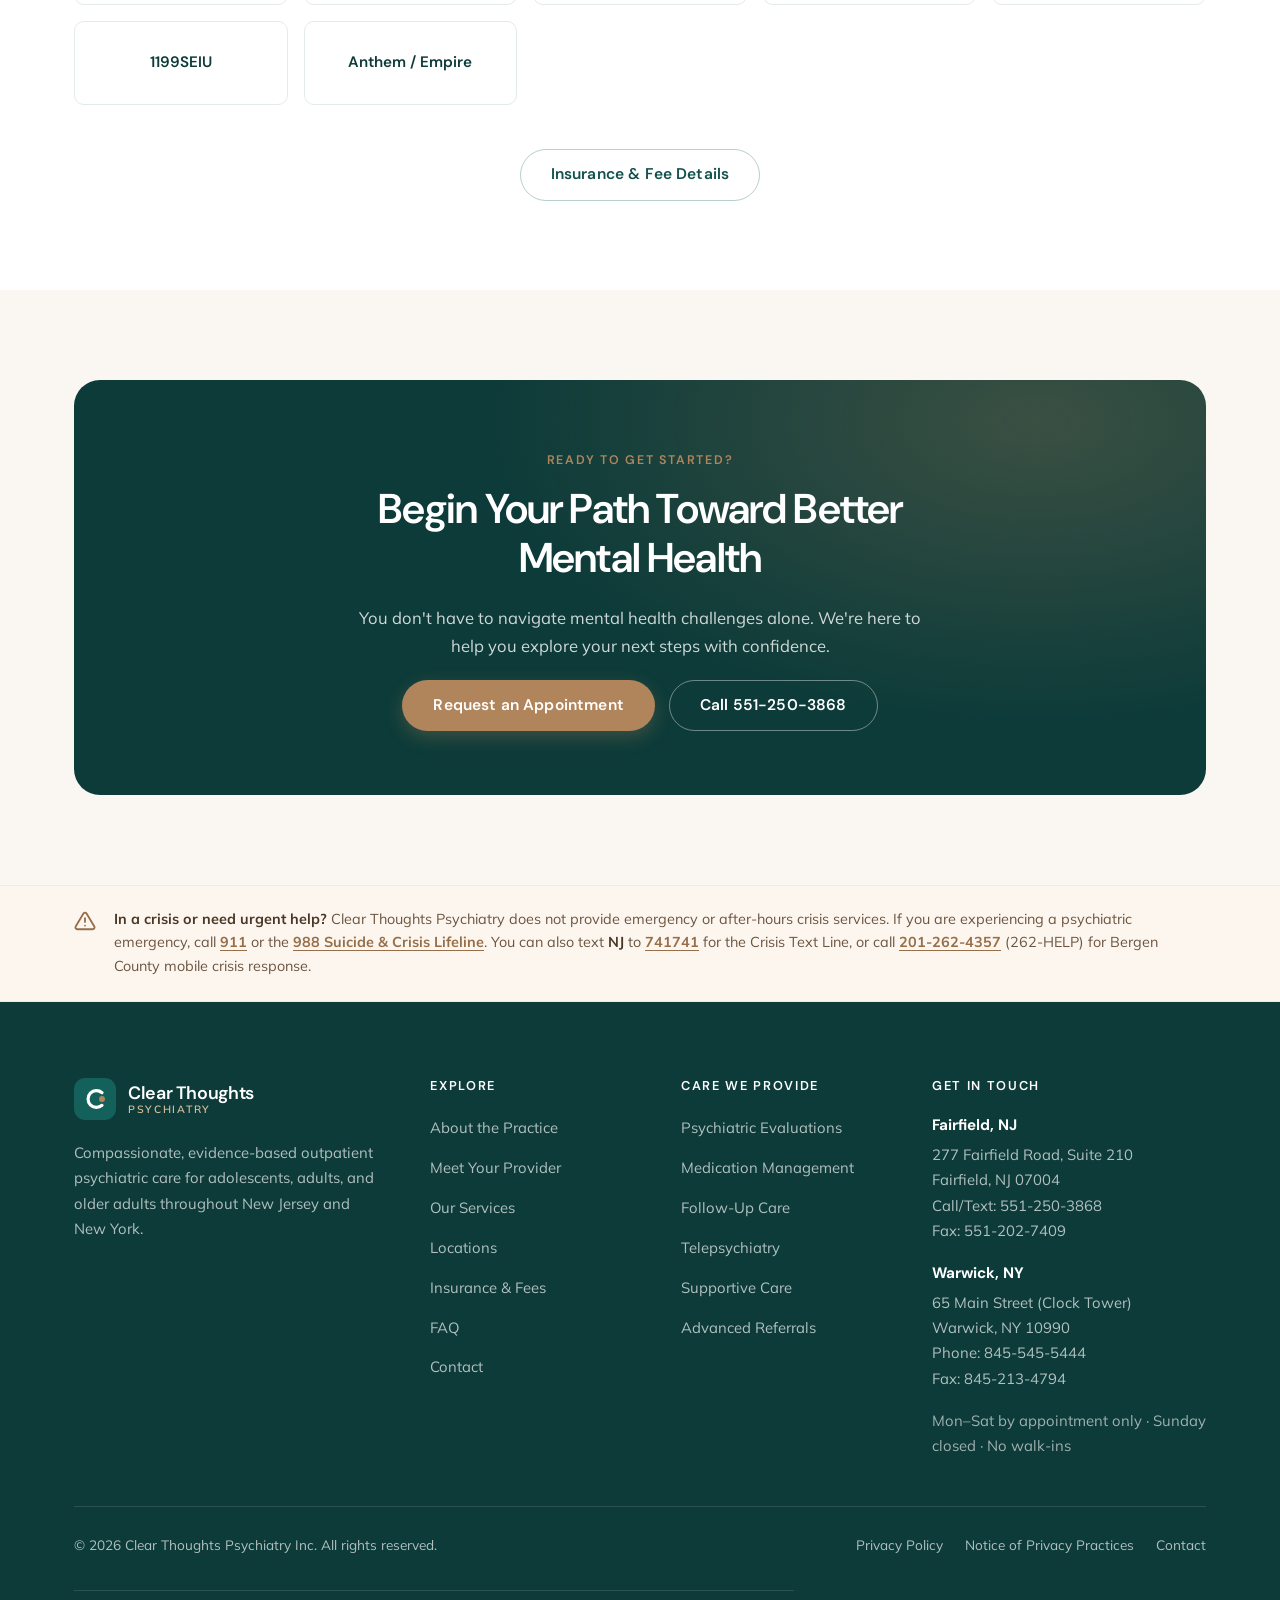
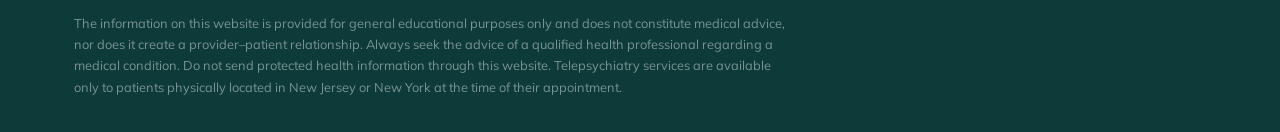
==== commit 92cb7470: "Remove more repeated content across pages - Home: trim "Why Clear Thoughts" to items not already on " ====
--- a/index.html
+++ b/index.html
@@ -301,18 +301,11 @@
       </p>
     </div>
 
-    <ul class="check-list check-list--3" data-reveal>
-      <li>Board-Certified Psychiatric Mental Health Nurse Practitioner</li>
-      <li>Licensed in New Jersey and New York</li>
-      <li>In-person &amp; secure telepsychiatry appointments</li>
+    <ul class="check-list check-list--2" data-reveal>
       <li>Evidence-based psychiatric care</li>
-      <li>Personalized medication management</li>
-      <li>Insurance-friendly practice</li>
-      <li>Care for adolescents, adults, and older adults</li>
       <li>Judgment-free, respectful environment</li>
       <li>Collaborative, patient-centered treatment plans</li>
       <li>Convenient scheduling with ongoing support</li>
-      <li>Culturally responsive care in three languages</li>
       <li>Coordination with your therapist and primary care provider</li>
     </ul>
   </div>
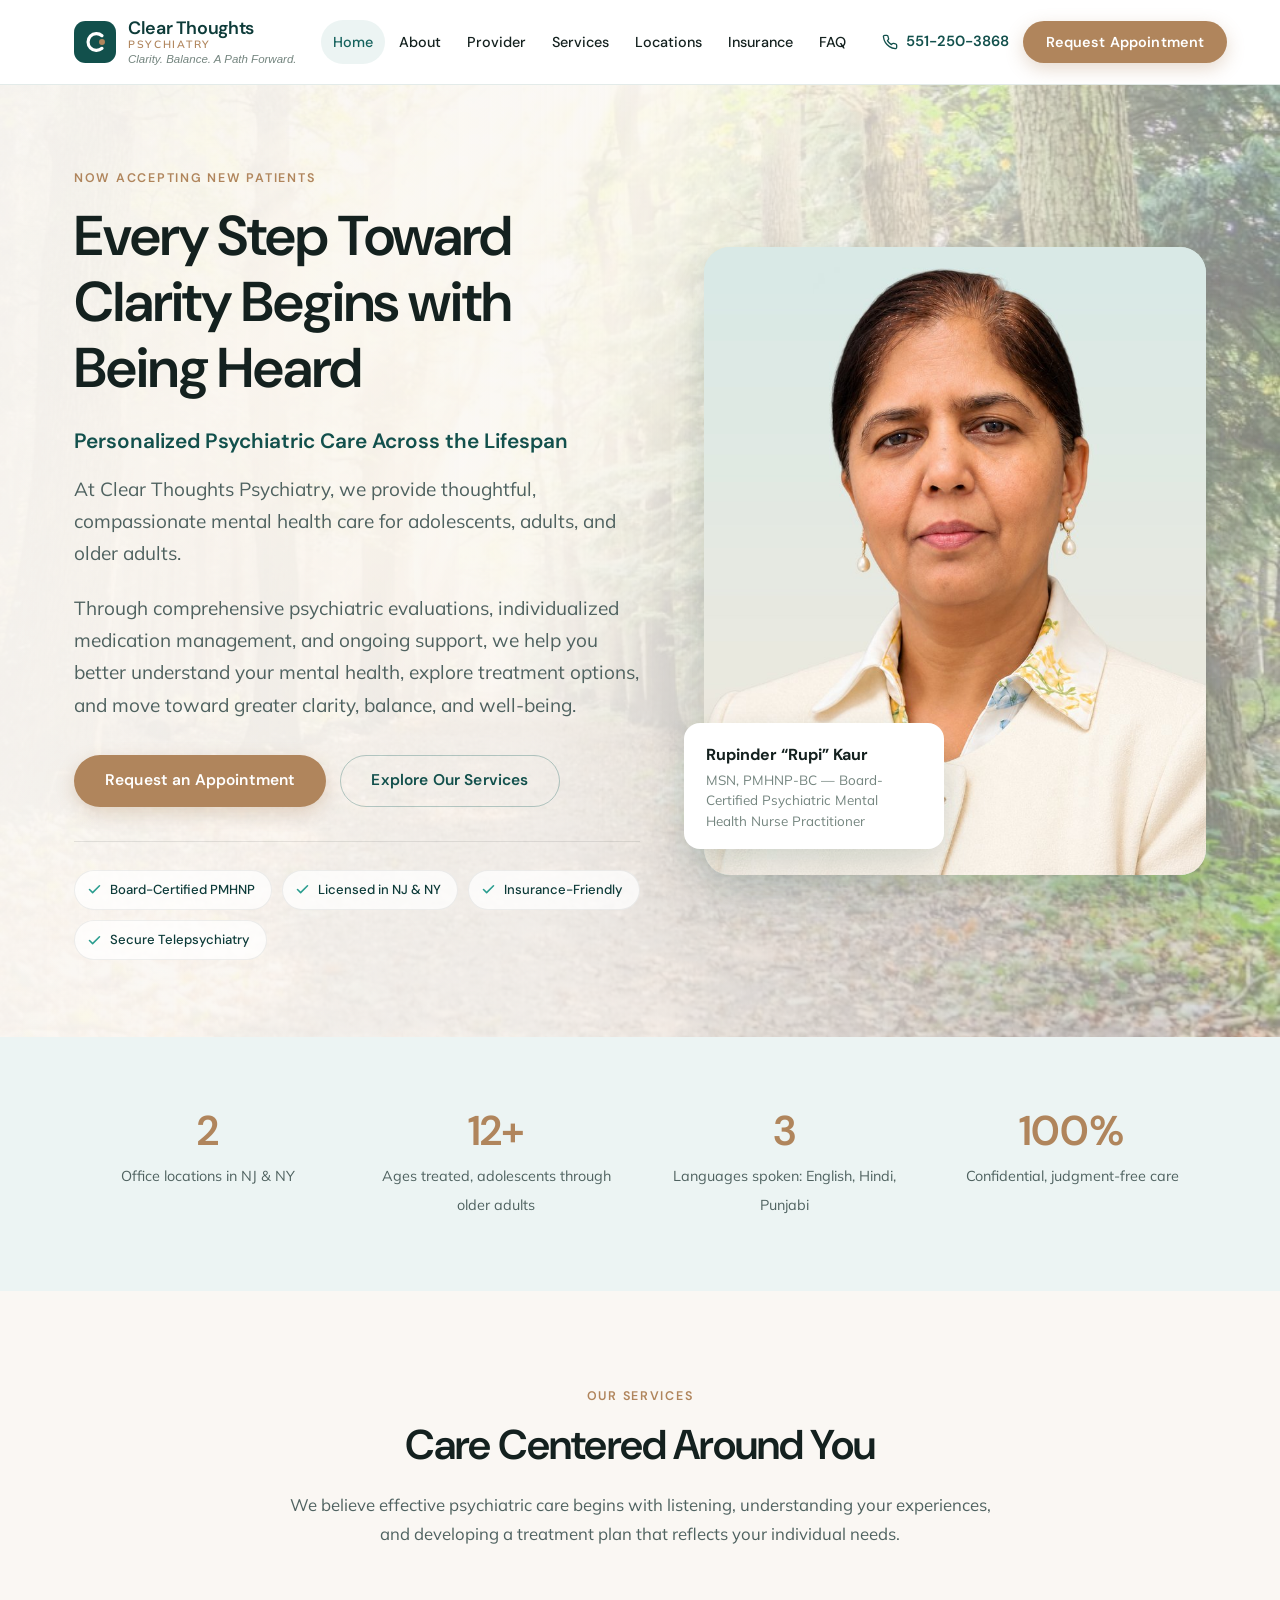
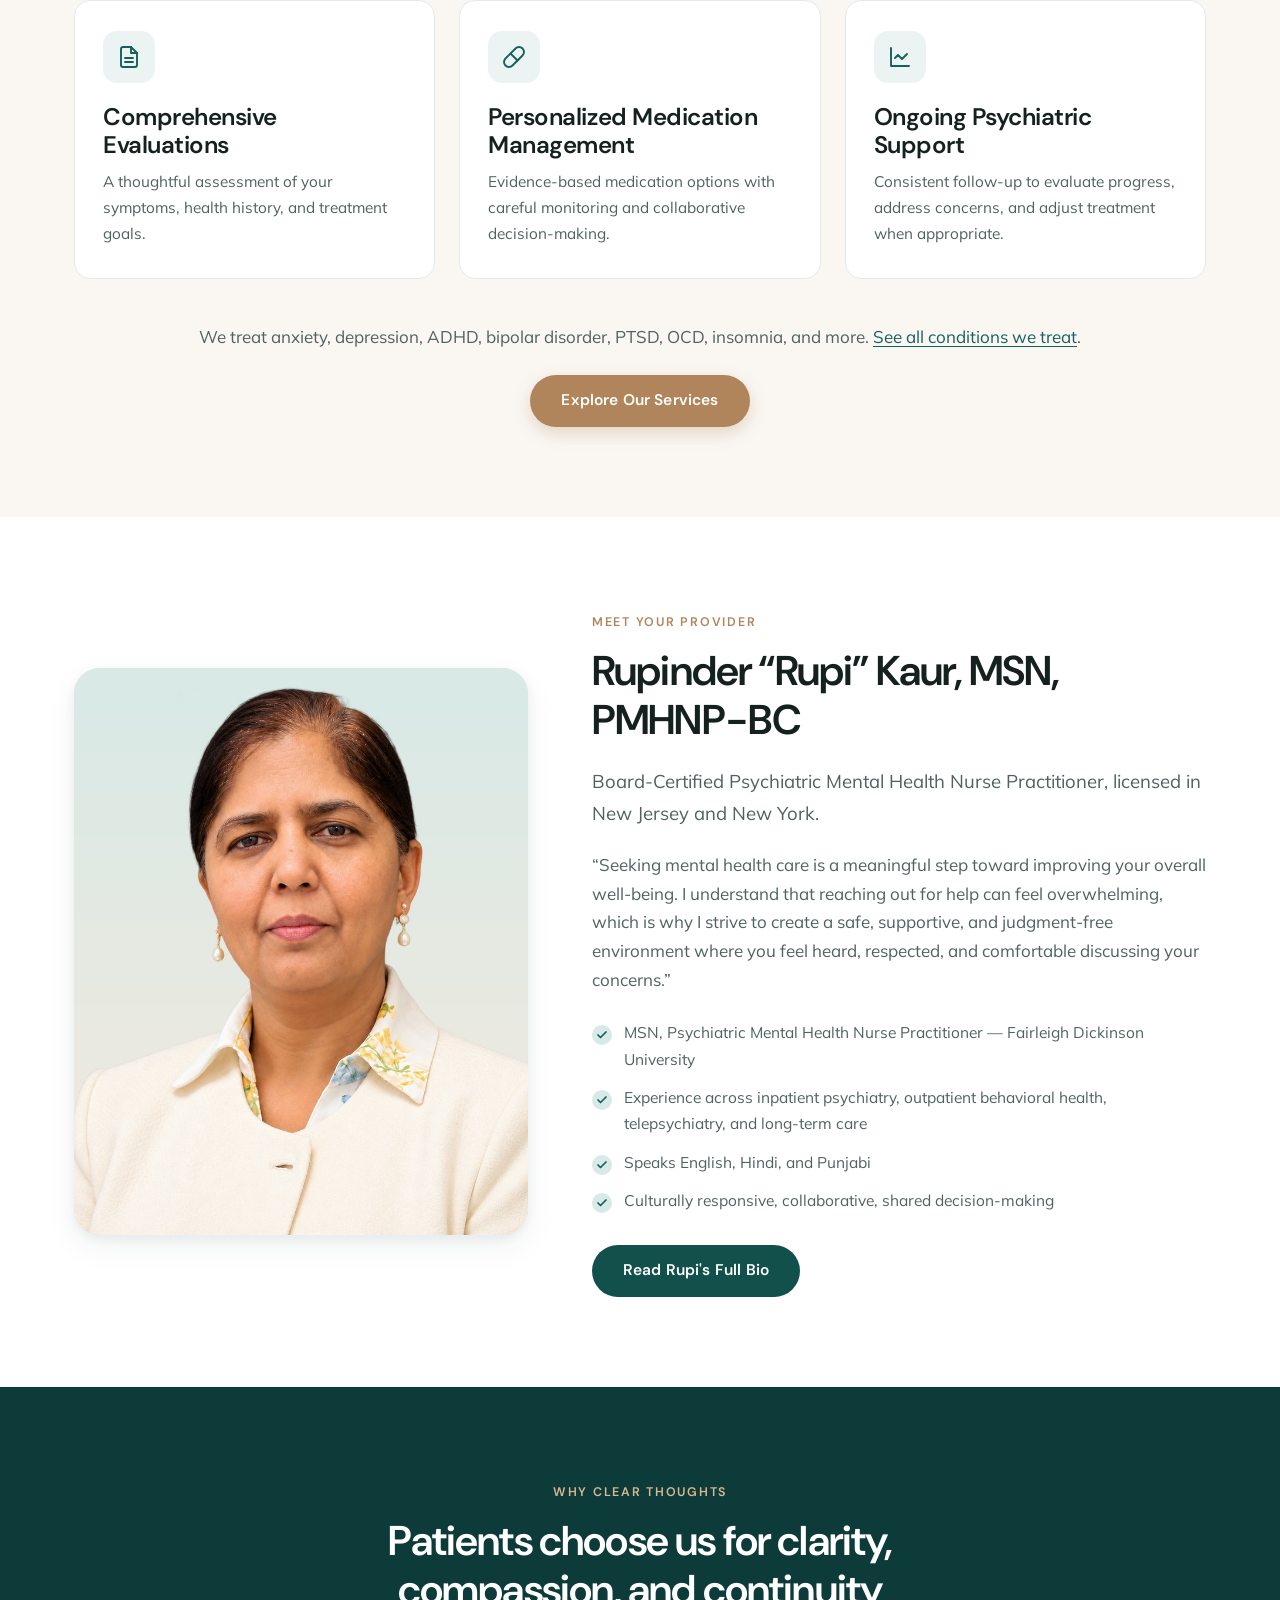
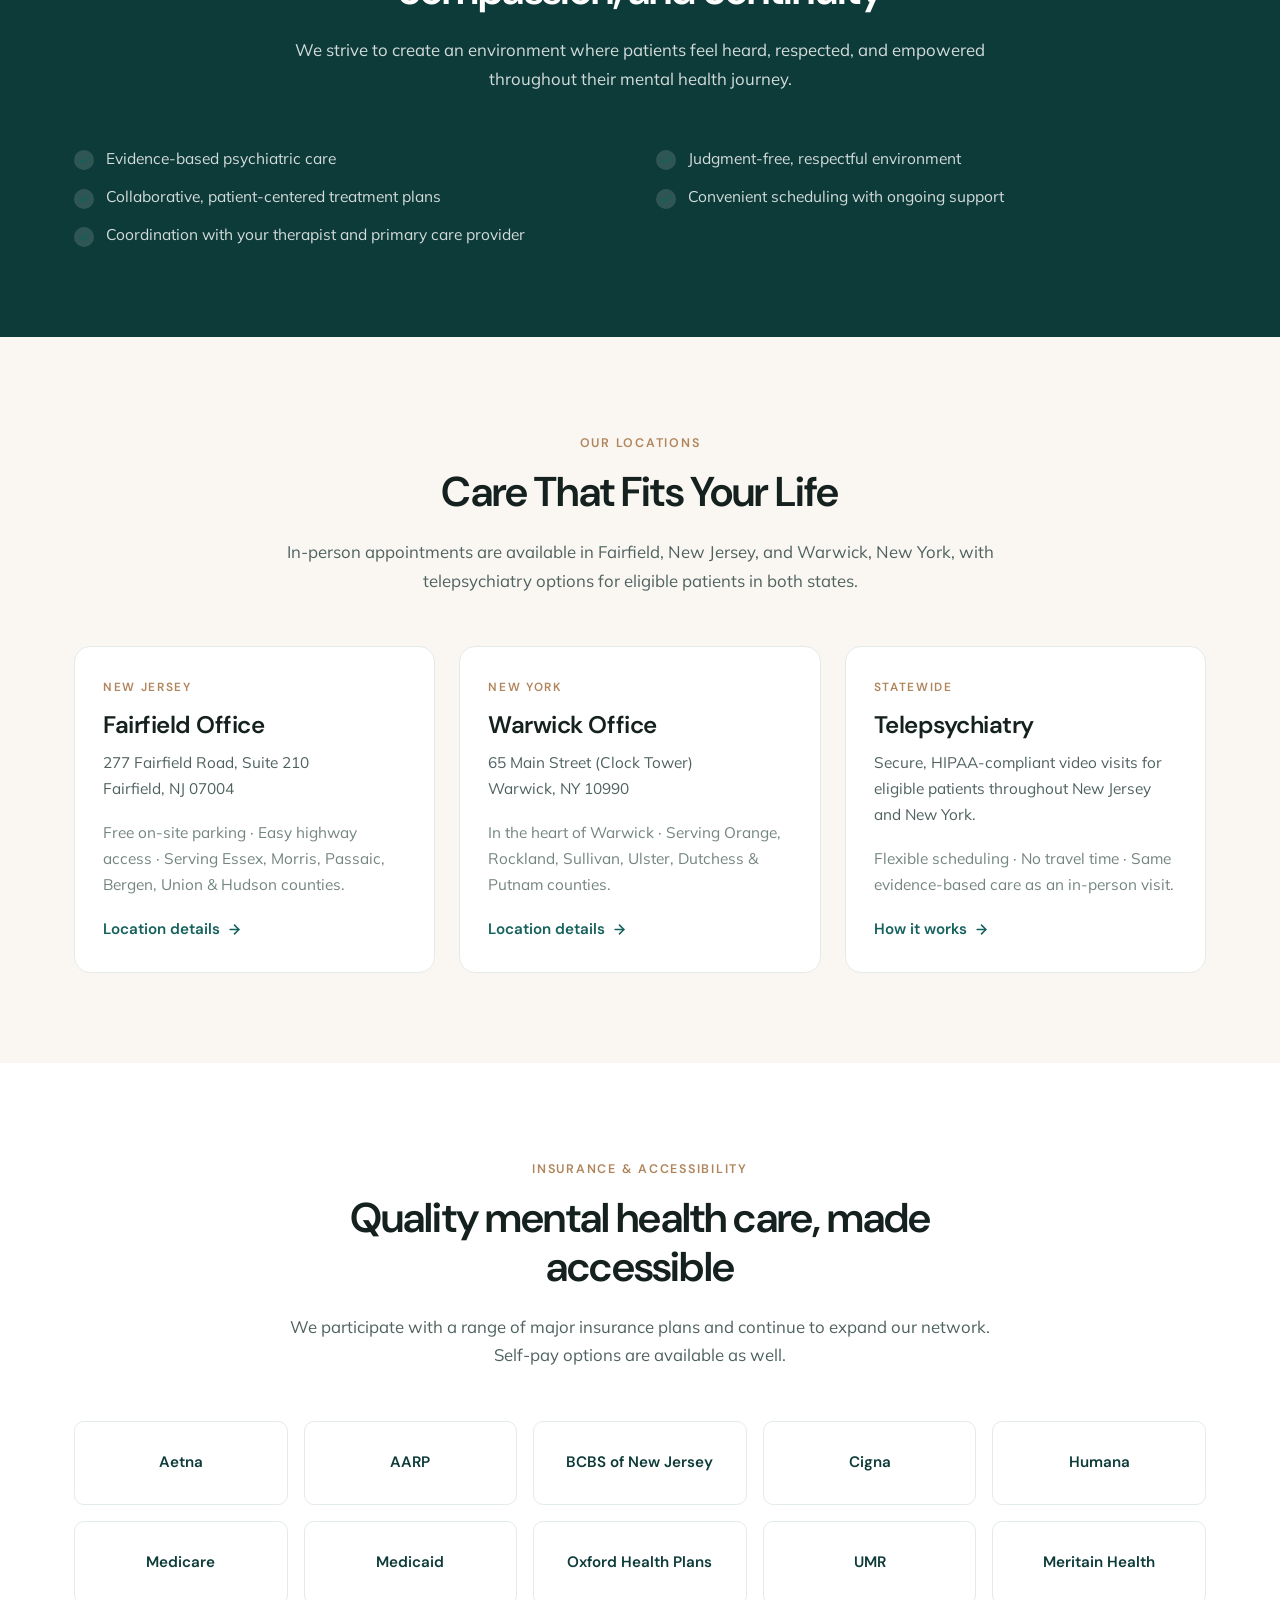
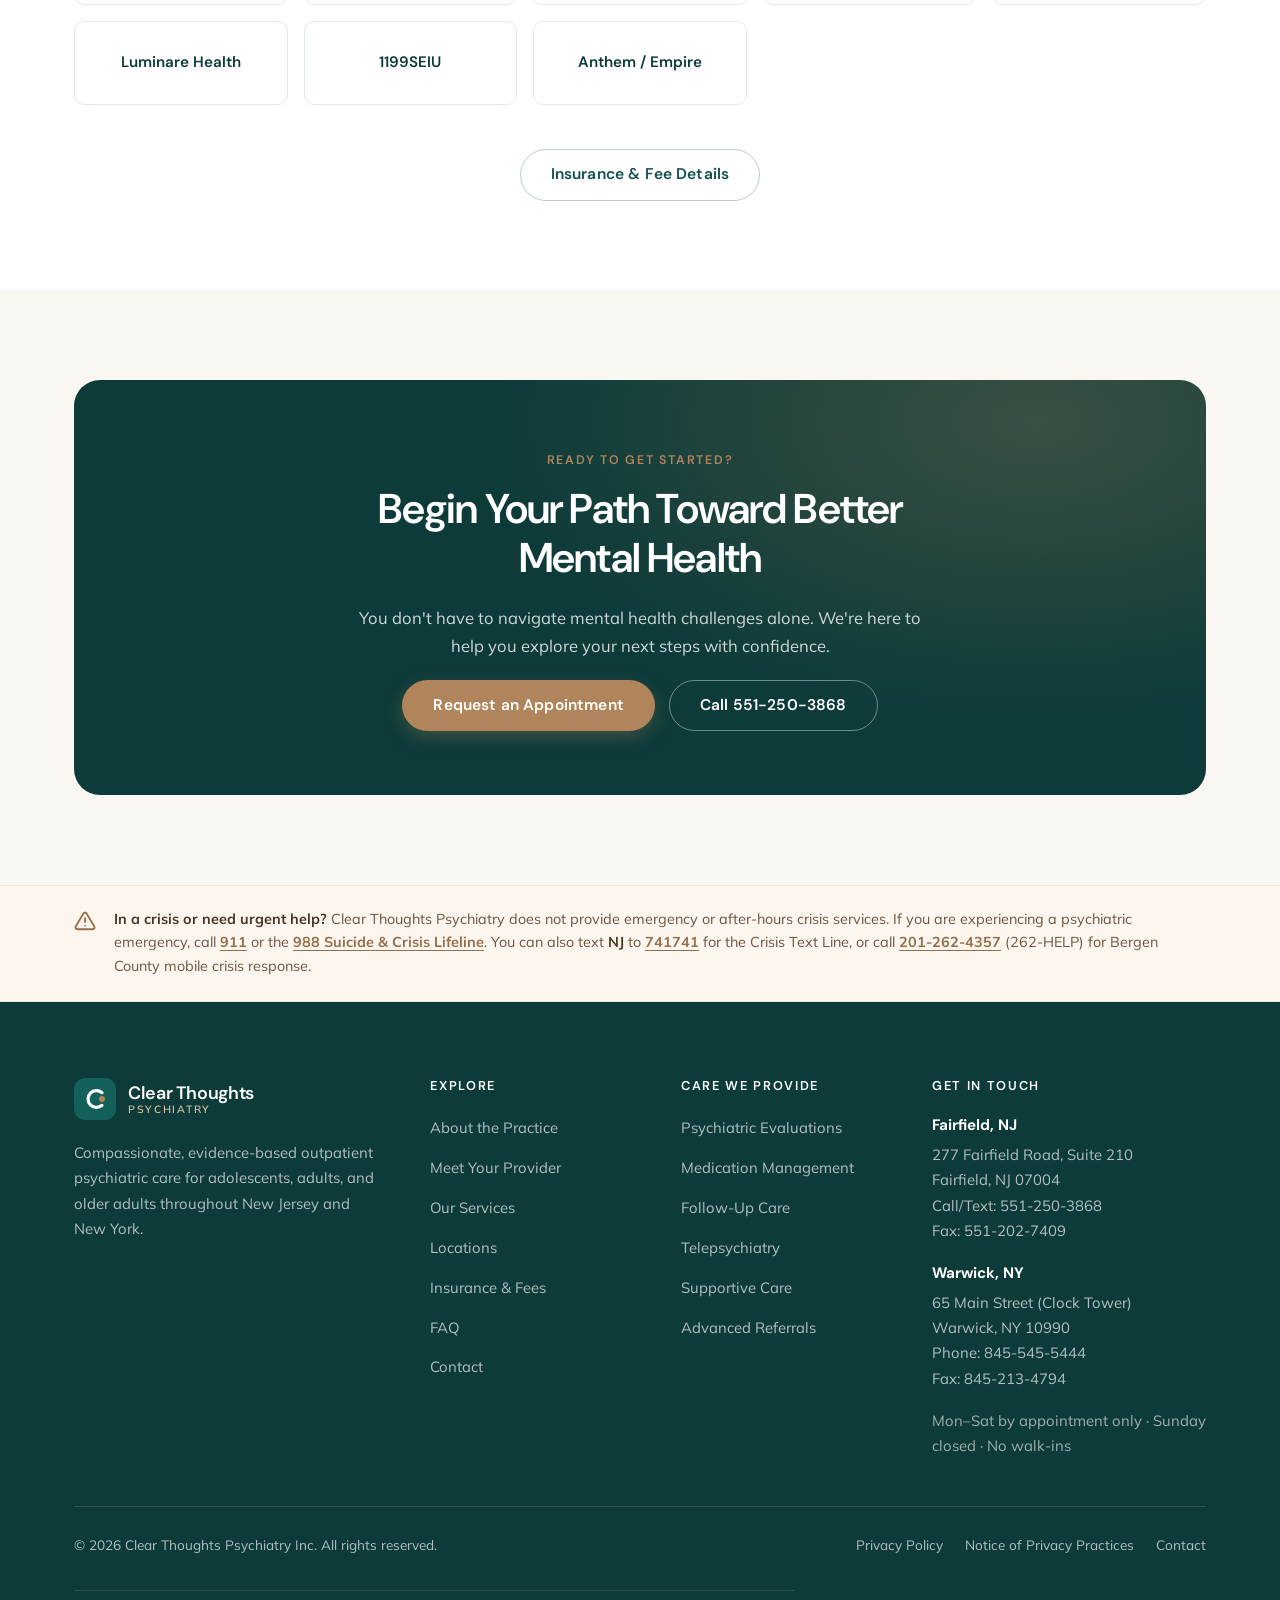
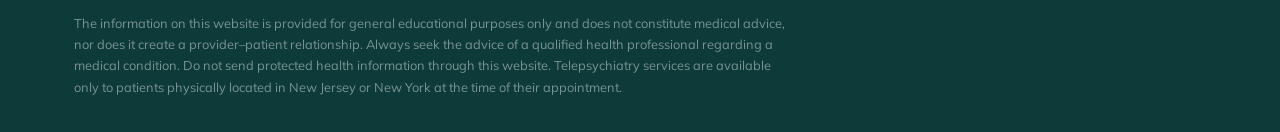
==== commit b2376250: "Update insurance page and consolidate Services sections - Insurance: remove the self-pay pricing sec" ====
--- a/index.html
+++ b/index.html
@@ -403,6 +403,7 @@
       <span class="plan">Cigna</span>
       <span class="plan">Humana</span>
       <span class="plan">Medicare</span>
+      <span class="plan">Medicaid</span>
       <span class="plan">Oxford Health Plans</span>
       <span class="plan">UMR</span>
       <span class="plan">Meritain Health</span>
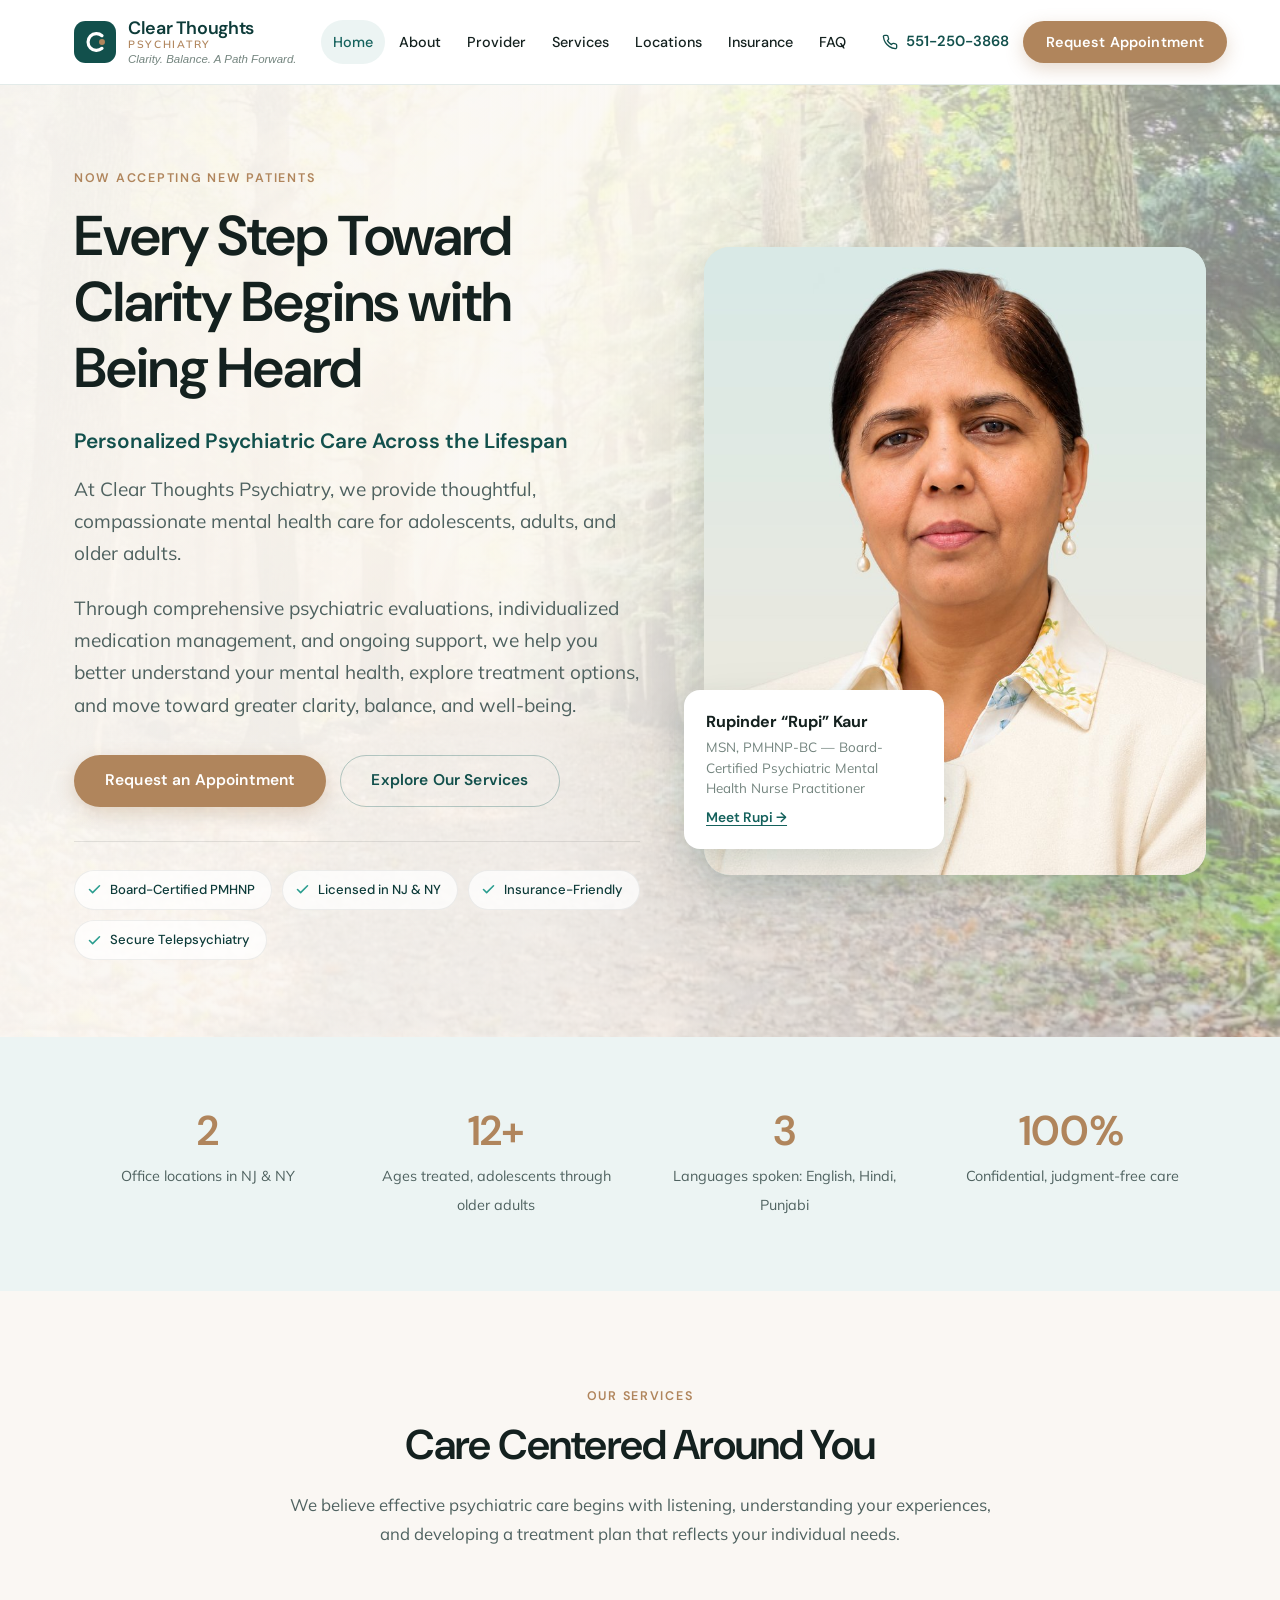
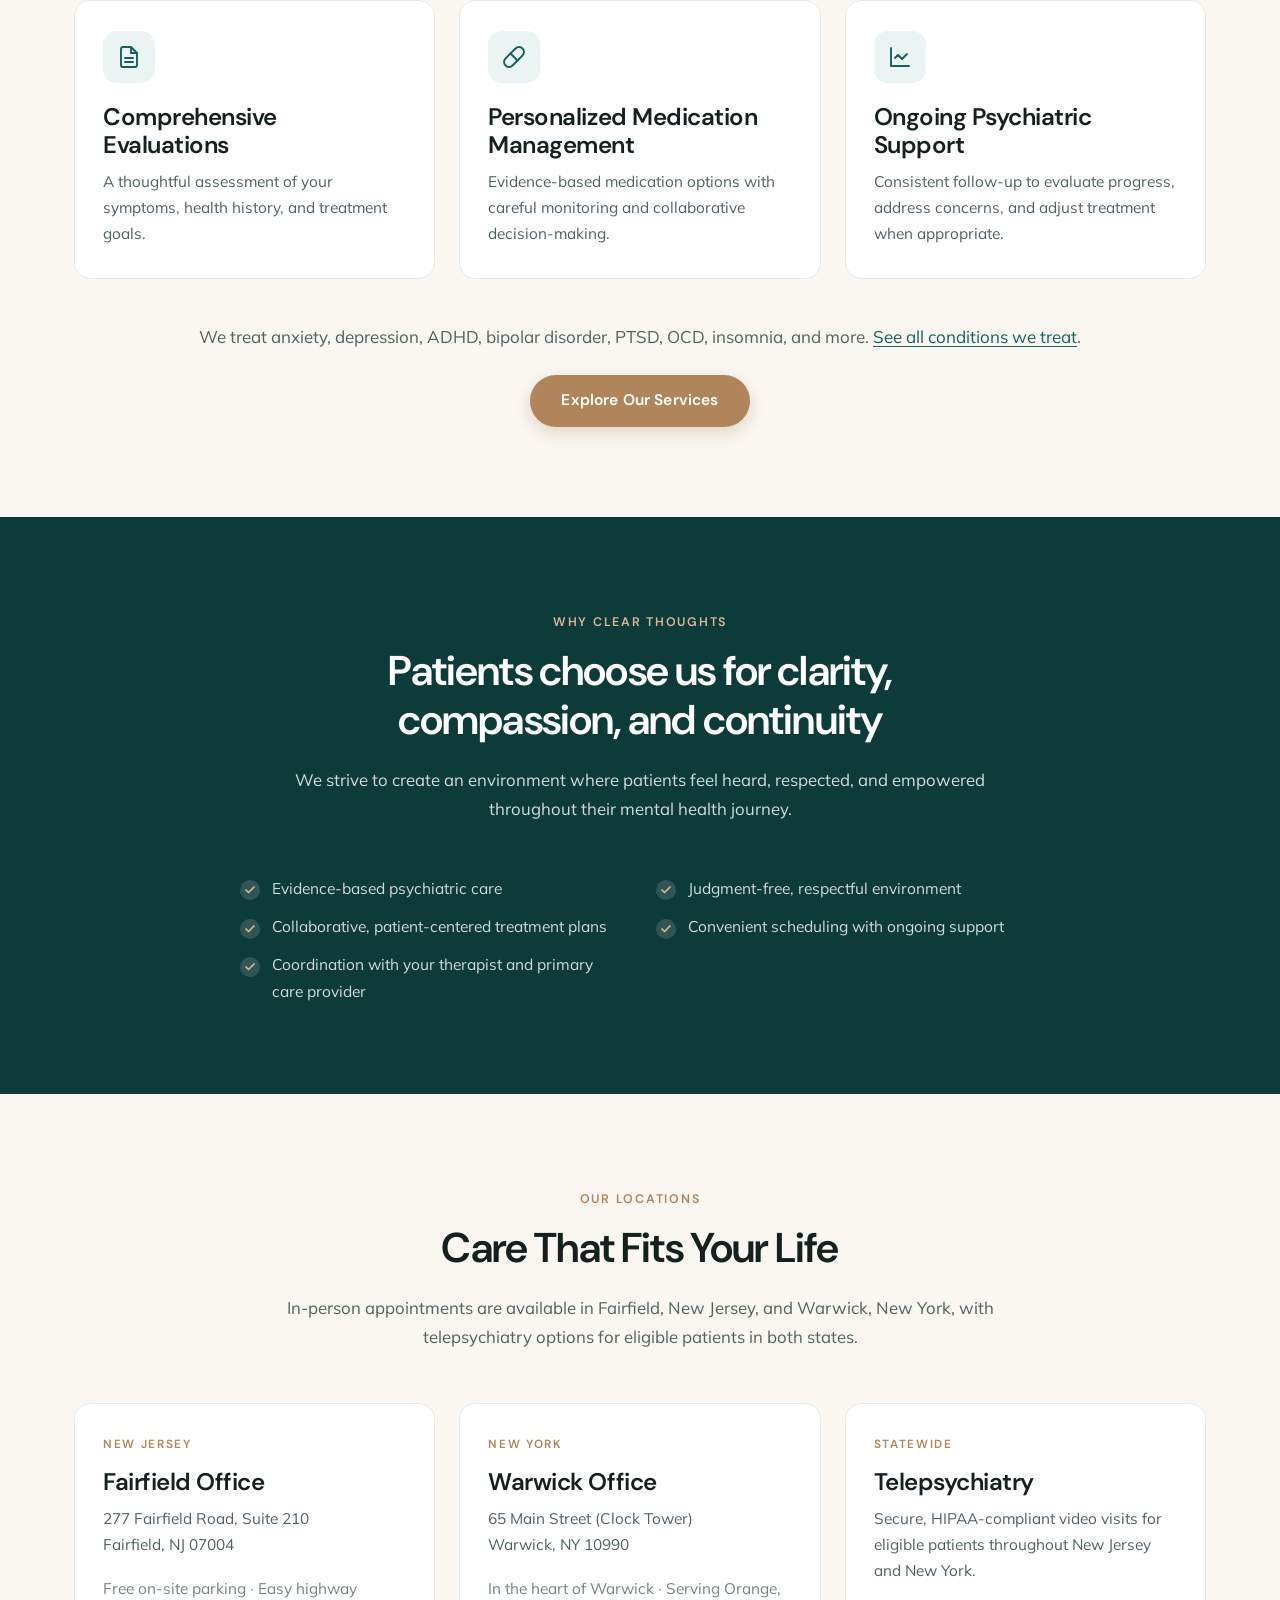
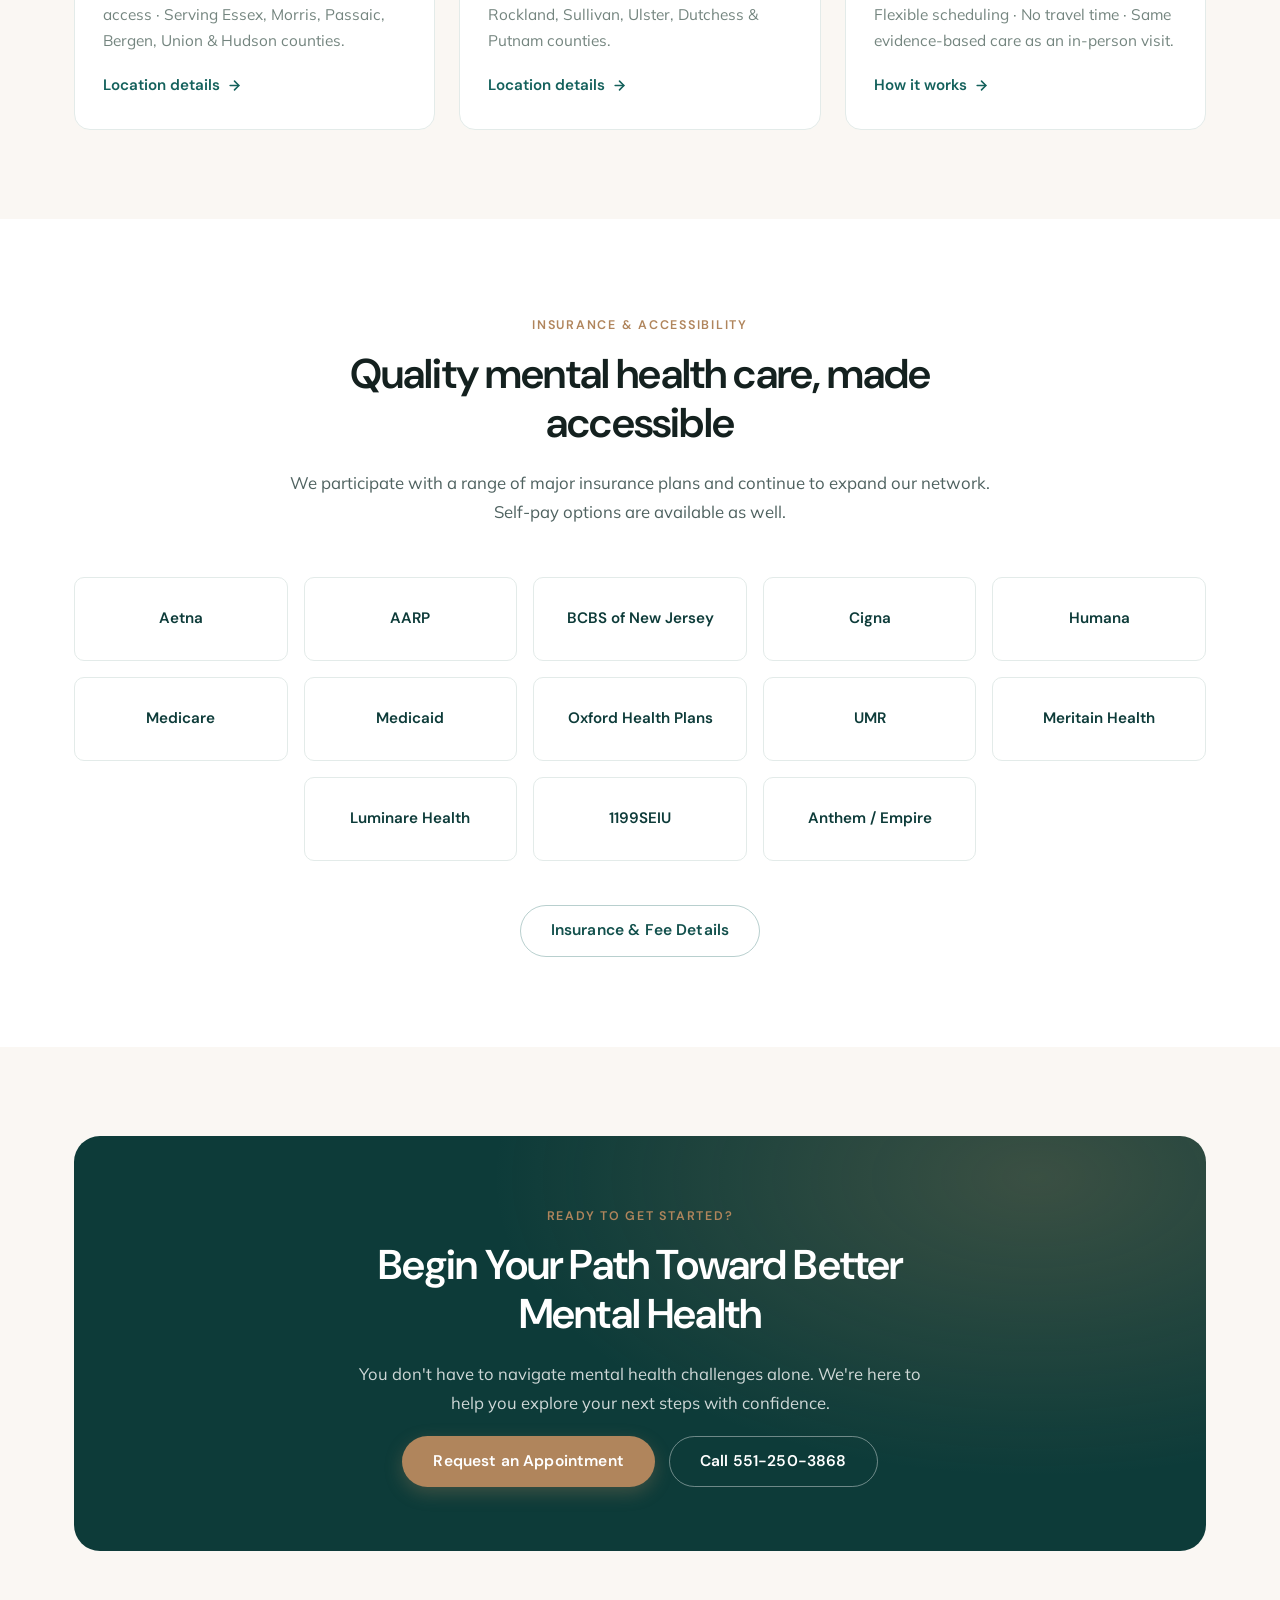
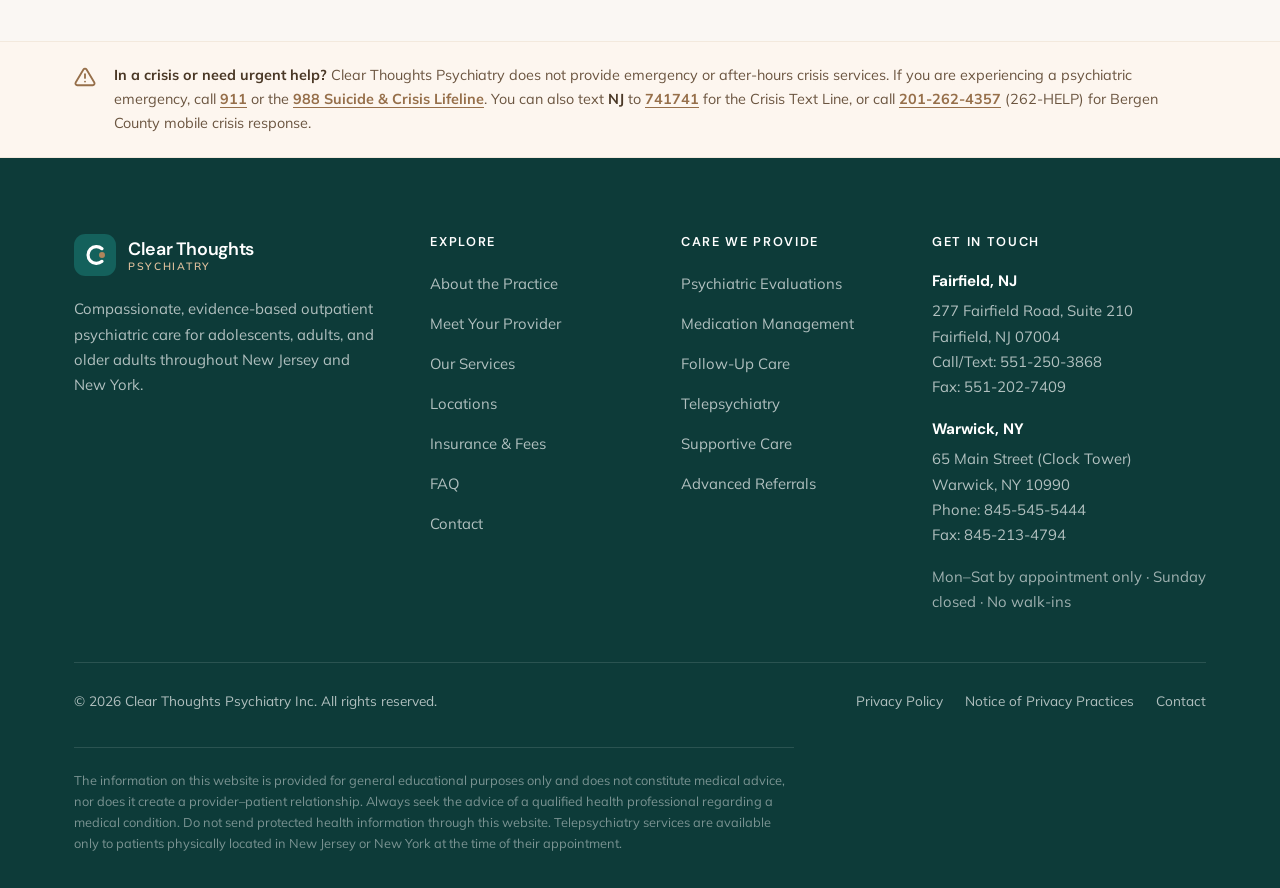
==== commit cf412b42: "Tidy layouts and fold Home provider section into Provider page - Services: full-width Conditions car" ====
--- a/index.html
+++ b/index.html
@@ -169,6 +169,7 @@
       <div class="hero__card">
         <strong>Rupinder “Rupi” Kaur</strong>
         <span>MSN, PMHNP-BC — Board-Certified Psychiatric Mental Health Nurse Practitioner</span>
+        <a class="hero__card-link" href="provider.html">Meet Rupi &rarr;</a>
       </div>
     </div>
   </div>
@@ -255,40 +256,6 @@
   </div>
 </section>
 
-<!-- ================= PROVIDER ================= -->
-<section class="section">
-  <div class="container split split--wide-right">
-    <div class="split__media" data-reveal>
-      <div class="split__frame">
-        <img src="images/provider.jpg" alt="Rupinder “Rupi” Kaur, MSN, PMHNP-BC" width="900" height="968">
-      </div>
-    </div>
-    <div data-reveal data-reveal-delay="120">
-      <span class="eyebrow">Meet Your Provider</span>
-      <h2>Rupinder “Rupi” Kaur, MSN, PMHNP-BC</h2>
-      <p class="lede">
-        Board-Certified Psychiatric Mental Health Nurse Practitioner, licensed in
-        New Jersey and New York.
-      </p>
-      <p>
-        “Seeking mental health care is a meaningful step toward improving your overall
-        well-being. I understand that reaching out for help can feel overwhelming, which
-        is why I strive to create a safe, supportive, and judgment-free environment where
-        you feel heard, respected, and comfortable discussing your concerns.”
-      </p>
-      <ul class="check-list mt-3">
-        <li>MSN, Psychiatric Mental Health Nurse Practitioner — Fairleigh Dickinson University</li>
-        <li>Experience across inpatient psychiatry, outpatient behavioral health, telepsychiatry, and long-term care</li>
-        <li>Speaks English, Hindi, and Punjabi</li>
-        <li>Culturally responsive, collaborative, shared decision-making</li>
-      </ul>
-      <div class="btn-row mt-4">
-        <a class="btn btn--dark" href="provider.html">Read Rupi's Full Bio</a>
-      </div>
-    </div>
-  </div>
-</section>
-
 <!-- ================= WHY CHOOSE ================= -->
 <section class="section section--ink">
   <div class="container">
@@ -301,7 +268,7 @@
       </p>
     </div>
 
-    <ul class="check-list check-list--2" data-reveal>
+    <ul class="check-list check-list--2 check-list--center" data-reveal>
       <li>Evidence-based psychiatric care</li>
       <li>Judgment-free, respectful environment</li>
       <li>Collaborative, patient-centered treatment plans</li>
--- a/css/styles.css
+++ b/css/styles.css
@@ -174,7 +174,11 @@
   .grid-3, .grid-4 { grid-template-columns: repeat(2, 1fr); }
 }
 @media (max-width: 620px) {
-  .grid-2, .grid-3, .grid-4 { grid-template-columns: 1fr; }
+  .grid-2, .grid-3 { grid-template-columns: 1fr; }
+  .grid-4 { gap: 16px; }
+}
+@media (max-width: 440px) {
+  .grid-4 { grid-template-columns: 1fr; }
 }
 
 /* --------------------------------------------------------------------------
@@ -422,6 +426,7 @@
   color: var(--ink); margin-bottom: 2px;
 }
 .hero__card span { font-size: .84rem; color: var(--muted); line-height: 1.5; display: block; }
+.hero__card-link { display: inline-block; margin-top: 8px; font-family: var(--font-head); font-weight: 600; font-size: .86rem; color: var(--teal-700); }
 
 @media (max-width: 900px) {
   .hero__grid { grid-template-columns: 1fr; }
@@ -511,11 +516,14 @@
 }
 .check-list--2 { grid-template-columns: repeat(2, 1fr); gap: 12px 32px; }
 .check-list--3 { grid-template-columns: repeat(3, 1fr); gap: 12px 32px; }
+.check-list--center { max-width: 800px; margin-inline: auto; }
 @media (max-width: 860px) { .check-list--3 { grid-template-columns: repeat(2, 1fr); } }
 @media (max-width: 600px) { .check-list--2, .check-list--3 { grid-template-columns: 1fr; } }
 
 .section--ink .check-list li { color: rgba(255,255,255,.82); }
-.section--ink .check-list li::before { background-color: rgba(255,255,255,.14); }
+.section--ink .check-list li::before {
+  background: rgba(255,255,255,.14) url("data:image/svg+xml,%3Csvg xmlns='http://www.w3.org/2000/svg' width='12' height='12' viewBox='0 0 24 24' fill='none' stroke='%23d9b892' stroke-width='3.5' stroke-linecap='round' stroke-linejoin='round'%3E%3Cpolyline points='20 6 9 17 4 12'/%3E%3C/svg%3E") center / 12px no-repeat;
+}
 
 /* Condition pills */
 .pill-grid { display: flex; flex-wrap: wrap; gap: 10px; }
@@ -570,7 +578,7 @@
    -------------------------------------------------------------------------- */
 .prose { max-width: 780px; }
 .prose h2 { margin-top: 2em; }
-.prose h2:first-child { margin-top: 0; }
+.prose h2:first-child, .prose .eyebrow + h2 { margin-top: 0; }
 .prose h3 { margin-top: 1.7em; }
 .prose ul li { margin-bottom: .5em; }
 .prose > :last-child { margin-bottom: 0; }
@@ -585,6 +593,12 @@
 .callout p { font-size: .97rem; margin-bottom: .8em; }
 .callout > :last-child { margin-bottom: 0; }
 .callout--bronze { background: var(--bronze-100); border-left-color: var(--bronze); }
+.callout__title { font-size: 1.15rem; margin-bottom: 10px; }
+
+/* Conditions list card (Services) */
+.conditions-card { padding: clamp(24px, 3.5vw, 44px); margin-top: clamp(32px, 4vw, 48px); }
+.conditions-card .conditions-card__title { font-size: clamp(1.5rem, 1.2rem + 1vw, 2rem); margin-bottom: 24px; }
+.conditions-card__note { margin: 24px 0 0; font-size: .95rem; }
 
 /* --------------------------------------------------------------------------
    9. Accordion (FAQ)
@@ -665,9 +679,10 @@
 /* --------------------------------------------------------------------------
    11. Insurance logos / plan grid
    -------------------------------------------------------------------------- */
-.plan-grid {
-  display: grid; grid-template-columns: repeat(auto-fill, minmax(180px, 1fr)); gap: 16px;
-}
+.plan-grid { display: flex; flex-wrap: wrap; justify-content: center; gap: 16px; }
+.plan-grid > .plan { flex: 0 1 calc((100% - 64px) / 5); }
+@media (max-width: 980px) { .plan-grid > .plan { flex-basis: calc((100% - 32px) / 3); } }
+@media (max-width: 600px) { .plan-grid > .plan { flex-basis: calc((100% - 16px) / 2); } }
 .plan {
   background: #fff; border: 1px solid var(--line); border-radius: var(--r-sm);
   padding: 22px 18px; text-align: center;
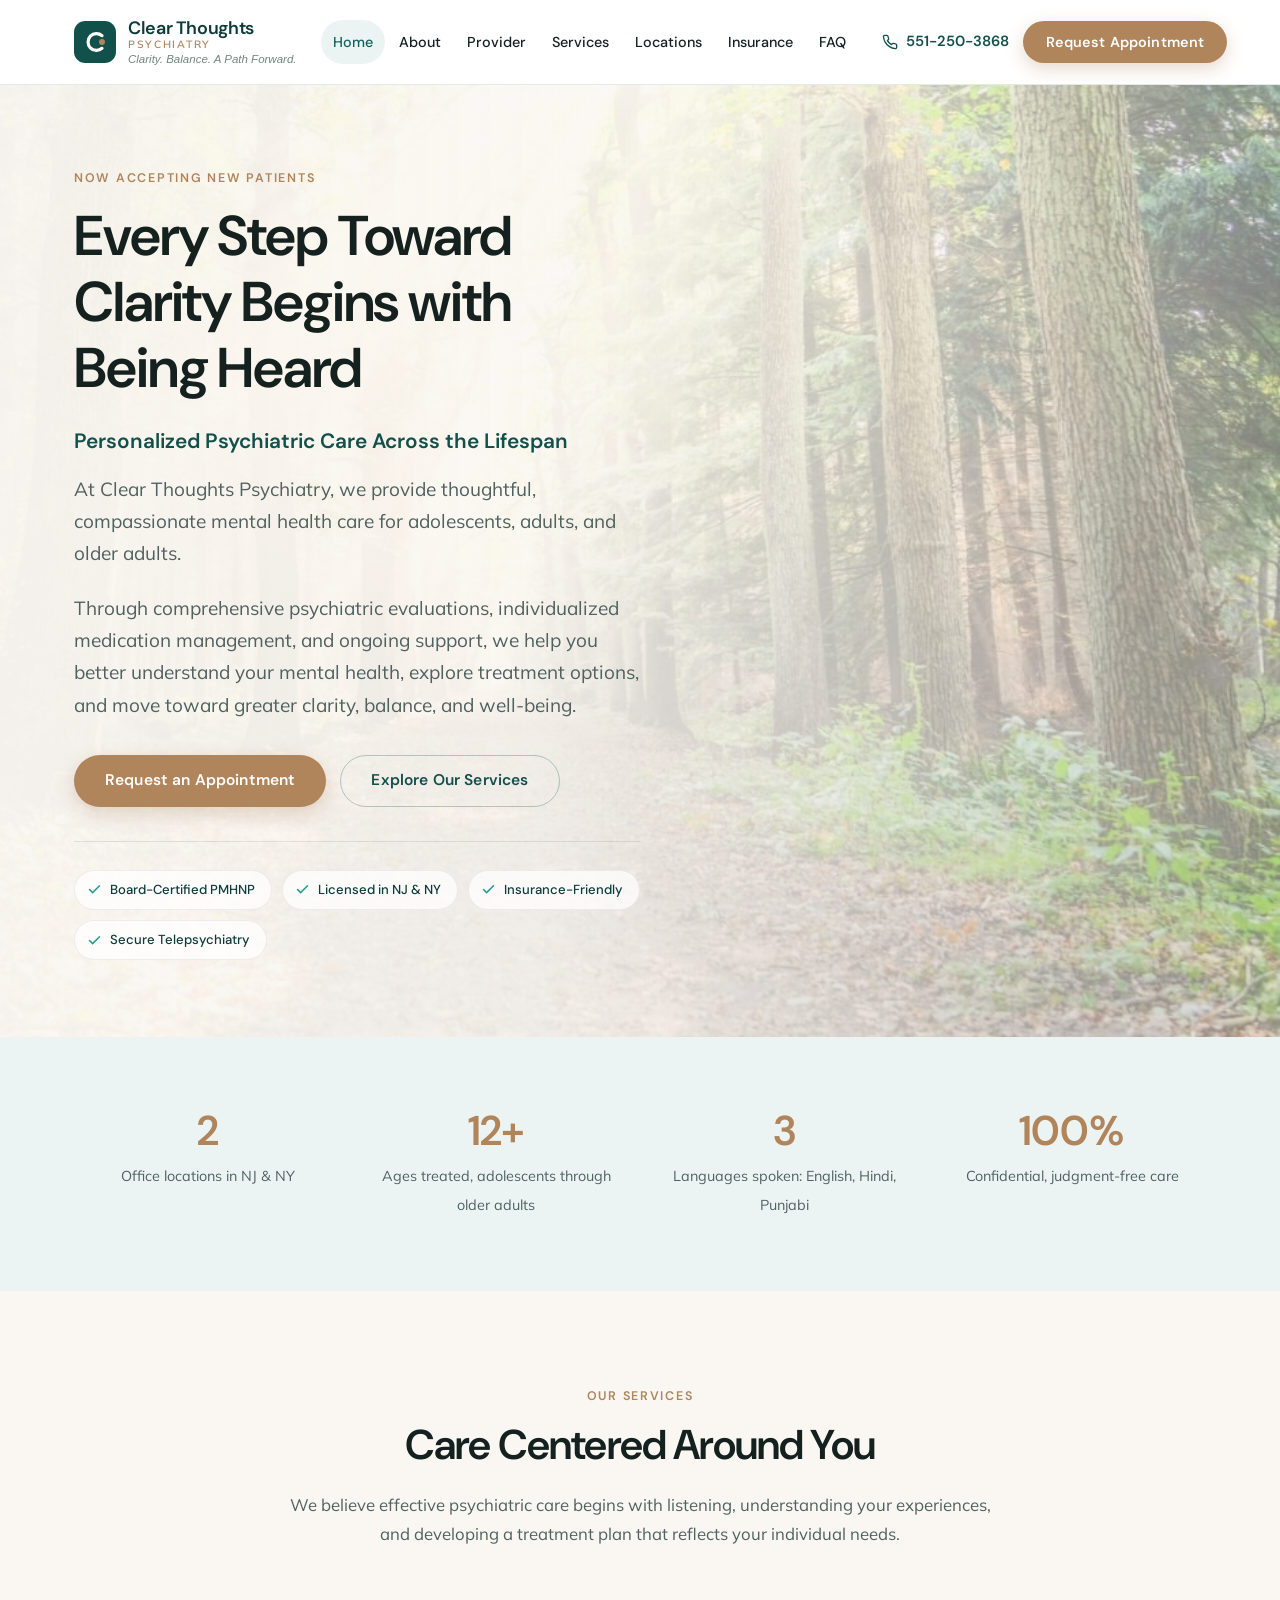
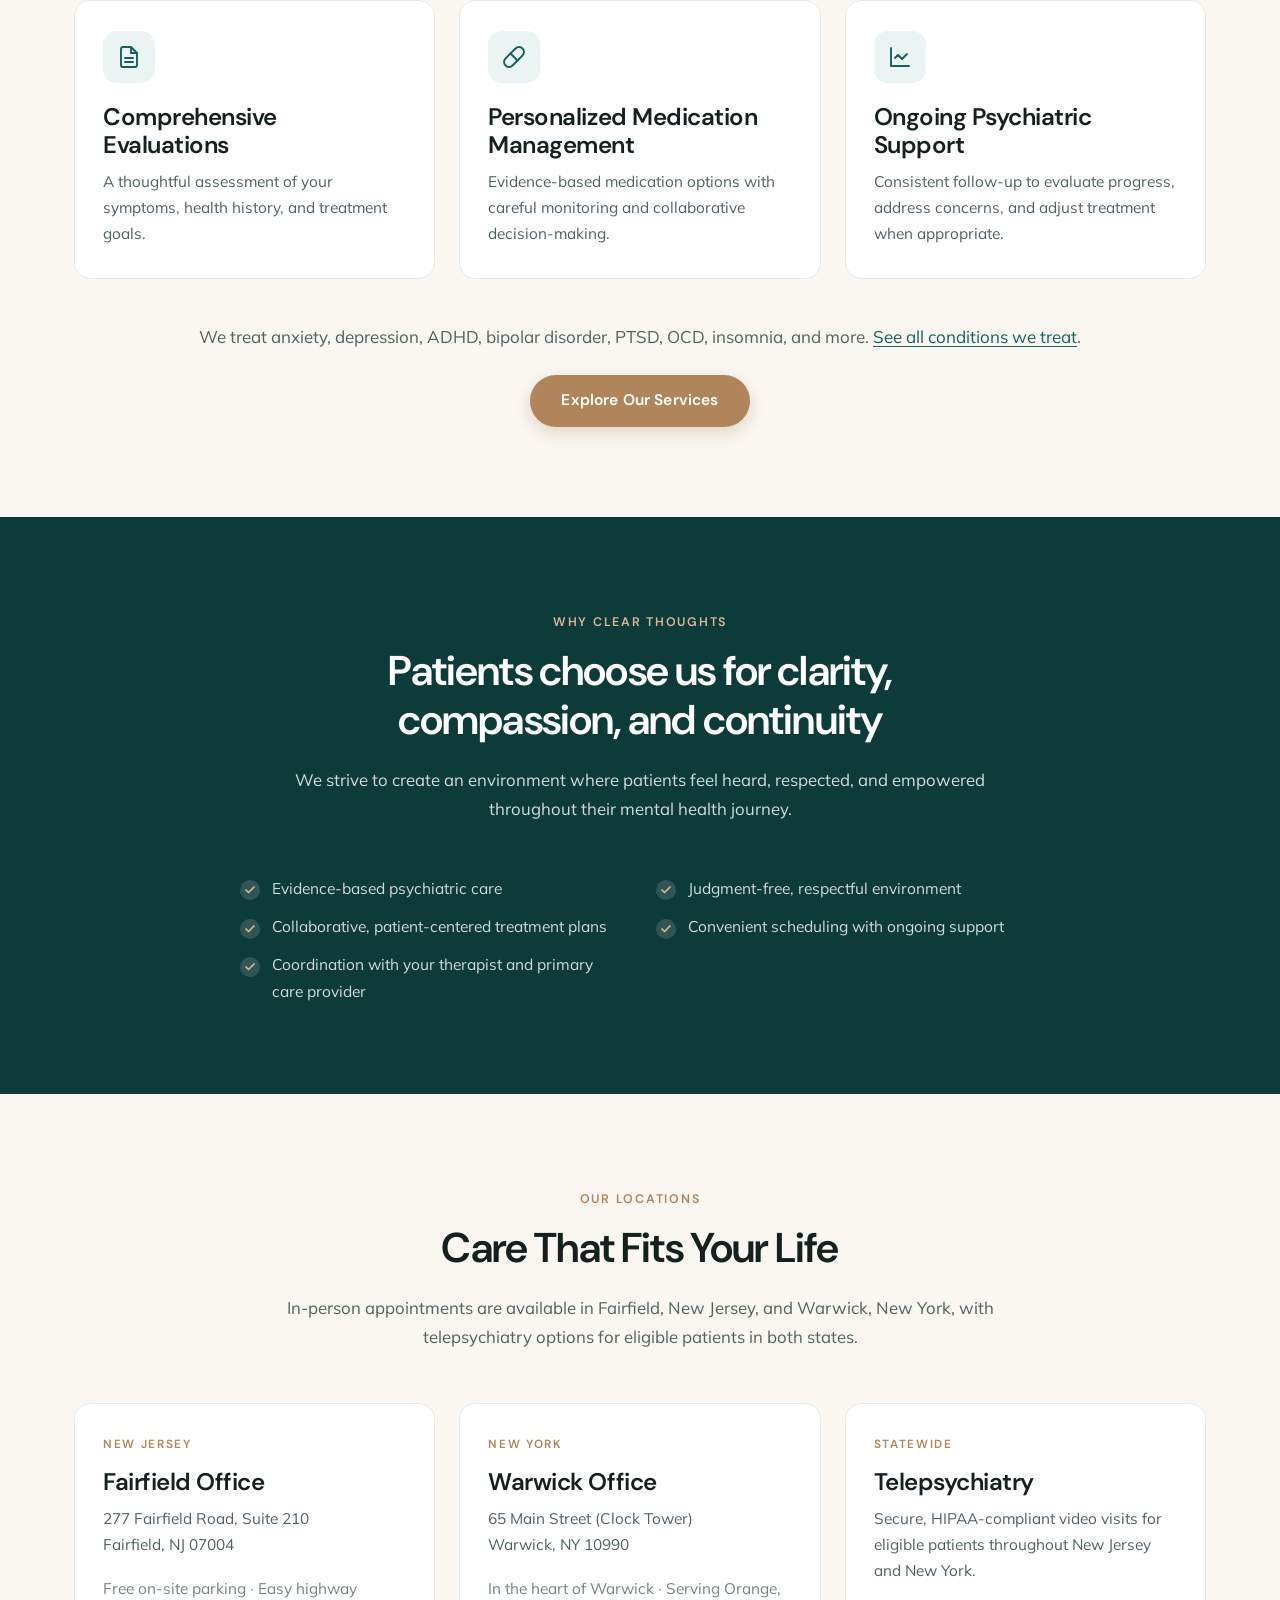
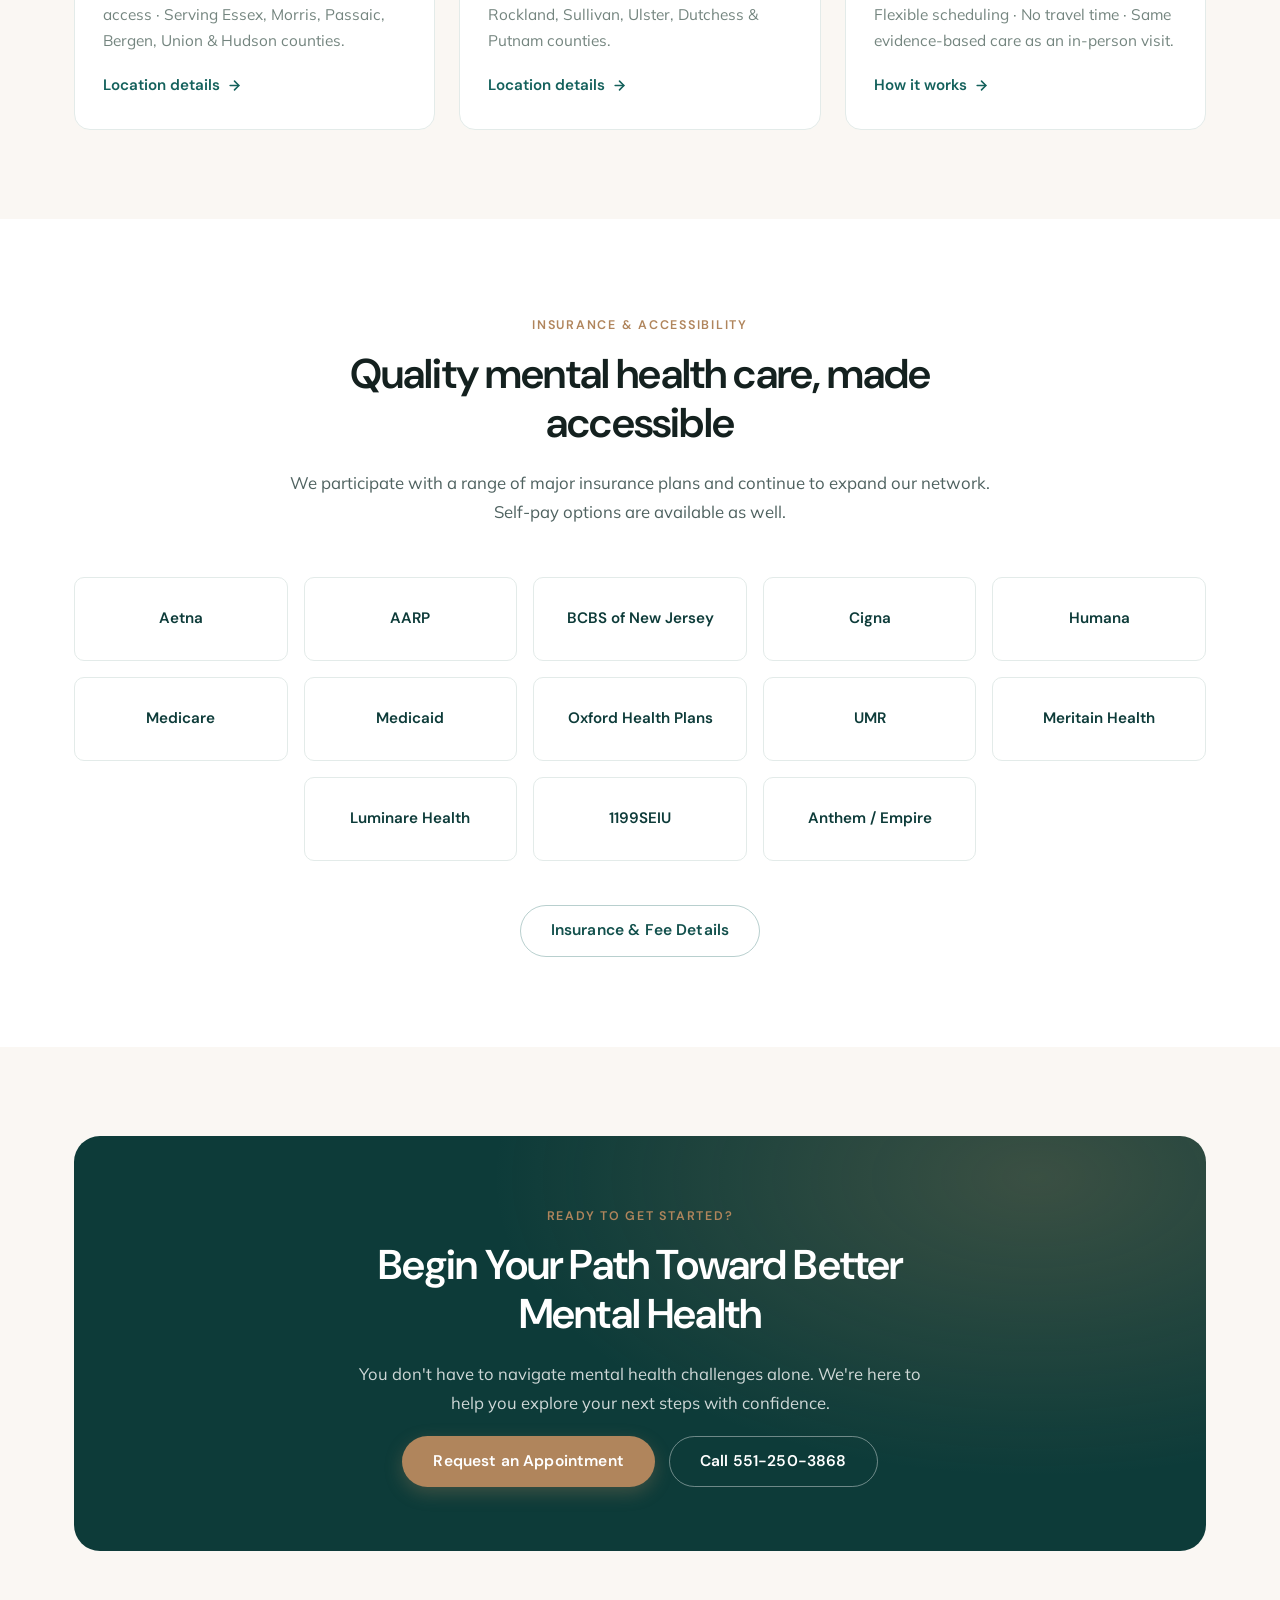
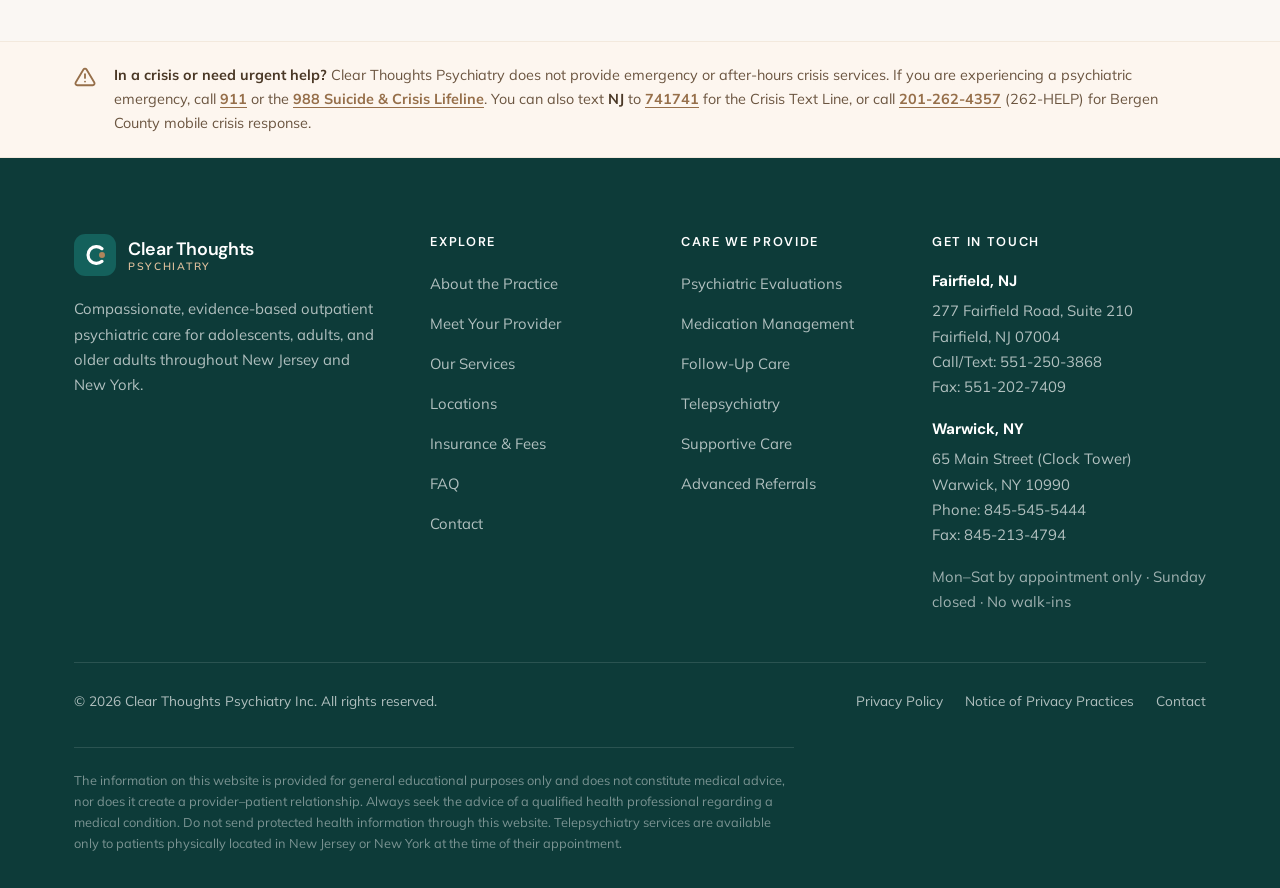
==== commit 7e328b72: "Add telehealth photo, simplify Home hero and About steps - Use the real telehealth photo on Services" ====
--- a/index.html
+++ b/index.html
@@ -161,17 +161,6 @@
         </span>
       </div>
     </div>
-
-    <div class="hero__media">
-      <div class="hero__photo">
-        <img src="images/provider.jpg" alt="Rupinder “Rupi” Kaur, MSN, PMHNP-BC, board-certified psychiatric mental health nurse practitioner" width="900" height="968">
-      </div>
-      <div class="hero__card">
-        <strong>Rupinder “Rupi” Kaur</strong>
-        <span>MSN, PMHNP-BC — Board-Certified Psychiatric Mental Health Nurse Practitioner</span>
-        <a class="hero__card-link" href="provider.html">Meet Rupi &rarr;</a>
-      </div>
-    </div>
   </div>
 </section>
 
--- a/css/styles.css
+++ b/css/styles.css
@@ -415,24 +415,10 @@
 }
 .hero__photo img { width: 100%; height: 100%; object-fit: cover; }
 
-.hero__card {
-  position: absolute; left: -20px; bottom: 26px;
-  background: #fff; border-radius: var(--r);
-  padding: 18px 22px; box-shadow: var(--sh-lg);
-  max-width: 260px;
-}
-.hero__card strong {
-  display: block; font-family: var(--font-head); font-size: 1rem;
-  color: var(--ink); margin-bottom: 2px;
-}
-.hero__card span { font-size: .84rem; color: var(--muted); line-height: 1.5; display: block; }
-.hero__card-link { display: inline-block; margin-top: 8px; font-family: var(--font-head); font-weight: 600; font-size: .86rem; color: var(--teal-700); }
-
 @media (max-width: 900px) {
   .hero__grid { grid-template-columns: 1fr; }
   .hero__media { max-width: 460px; margin-inline: auto; order: -1; }
   .hero__photo { aspect-ratio: 1 / 1; }
-  .hero__card { left: 0; }
 }
 
 /* Compact page hero for interior pages */
@@ -501,7 +487,10 @@
 }
 .step h3 { margin-top: 16px; margin-bottom: 8px; font-size: 1.18rem; }
 .step p { font-size: .95rem; margin-bottom: 0; }
-.steps-grid { margin-top: 26px; }
+.steps-grid { margin-top: 26px; row-gap: 44px; }
+.step--compact { text-align: center; padding: 40px 20px 28px; }
+.step--compact .step__num { left: 50%; transform: translateX(-50%); }
+.step--compact h3 { margin: 10px 0 0; }
 
 /* Feature list with checkmarks */
 .check-list { list-style: none; padding: 0; margin: 0; display: grid; gap: 12px; }
@@ -559,6 +548,7 @@
 }
 .split__frame { aspect-ratio: 4/5; overflow: hidden; background: var(--teal-100); }
 .split__frame img { border-radius: 0; box-shadow: none; height: 100%; object-fit: cover; }
+.split__frame--landscape { aspect-ratio: 4/3; }
 
 /* Stat row */
 .stats { display: grid; grid-template-columns: repeat(4, 1fr); gap: 20px; }
